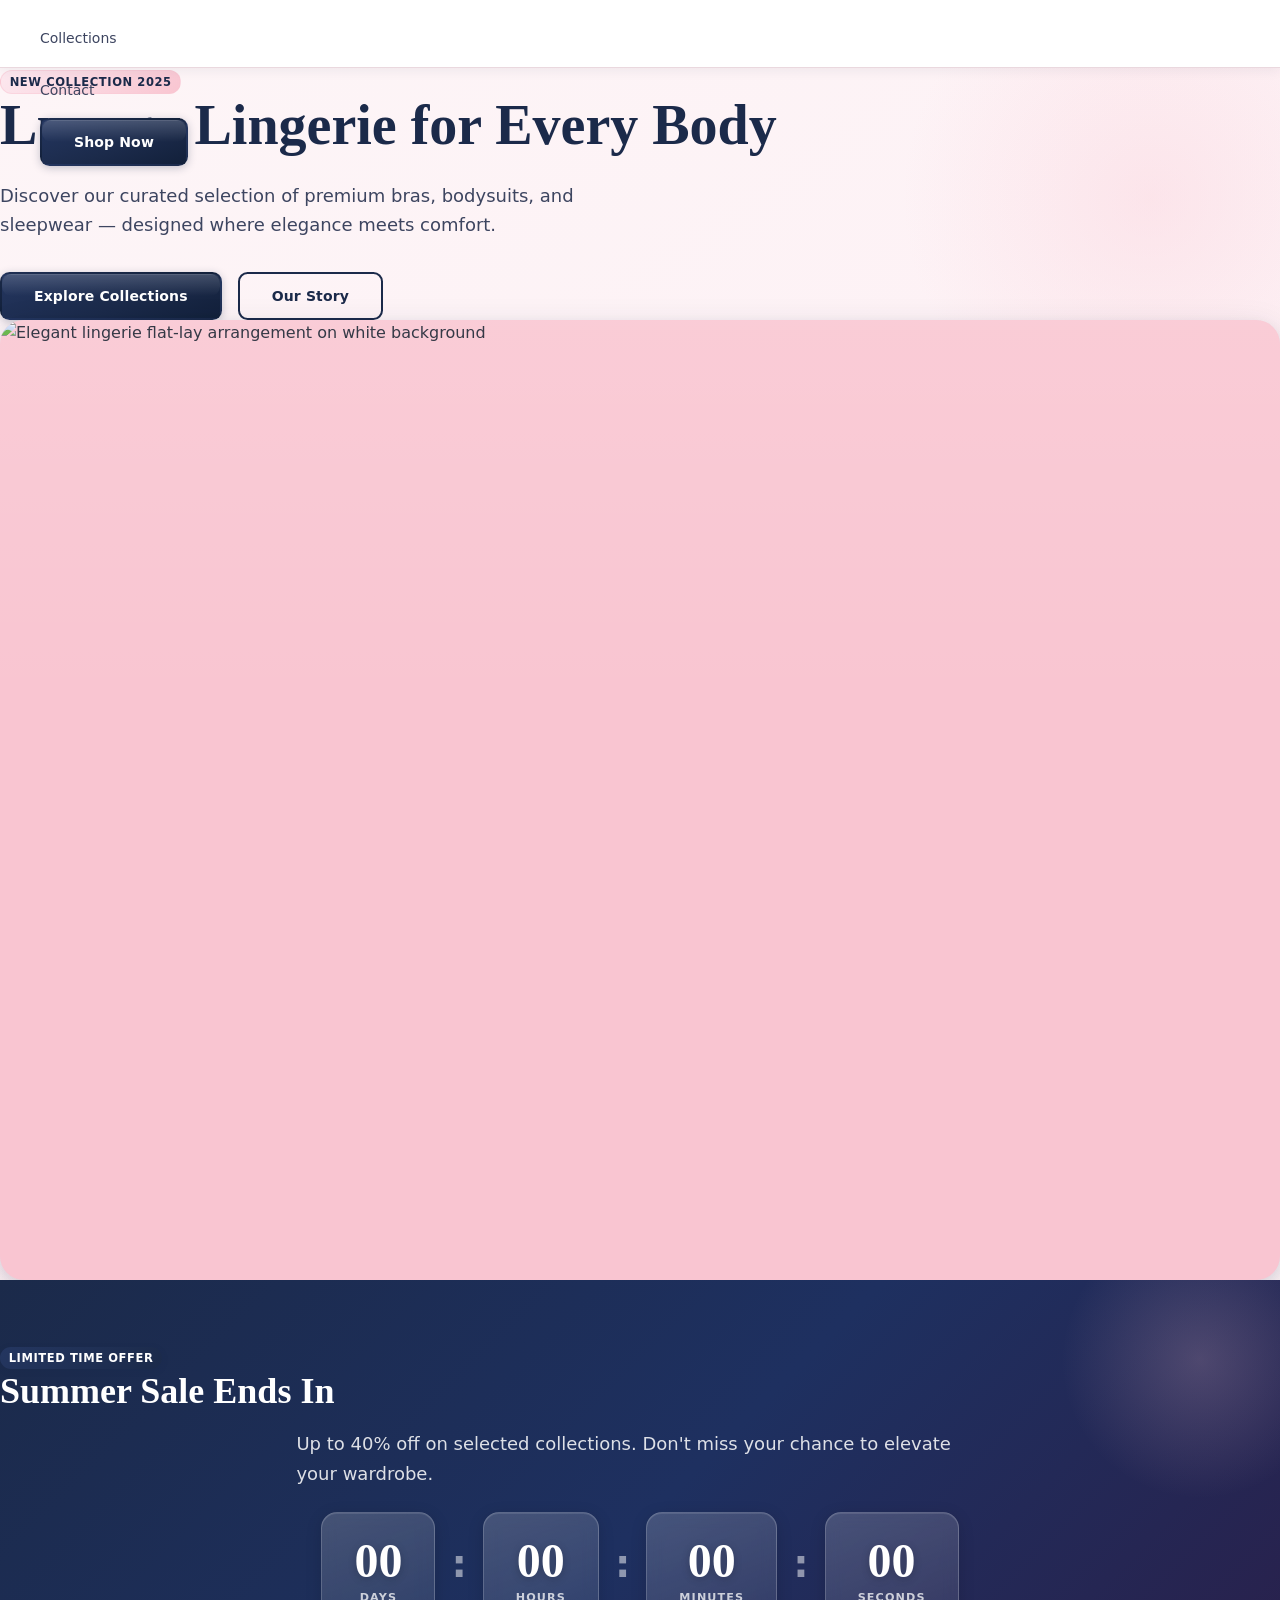
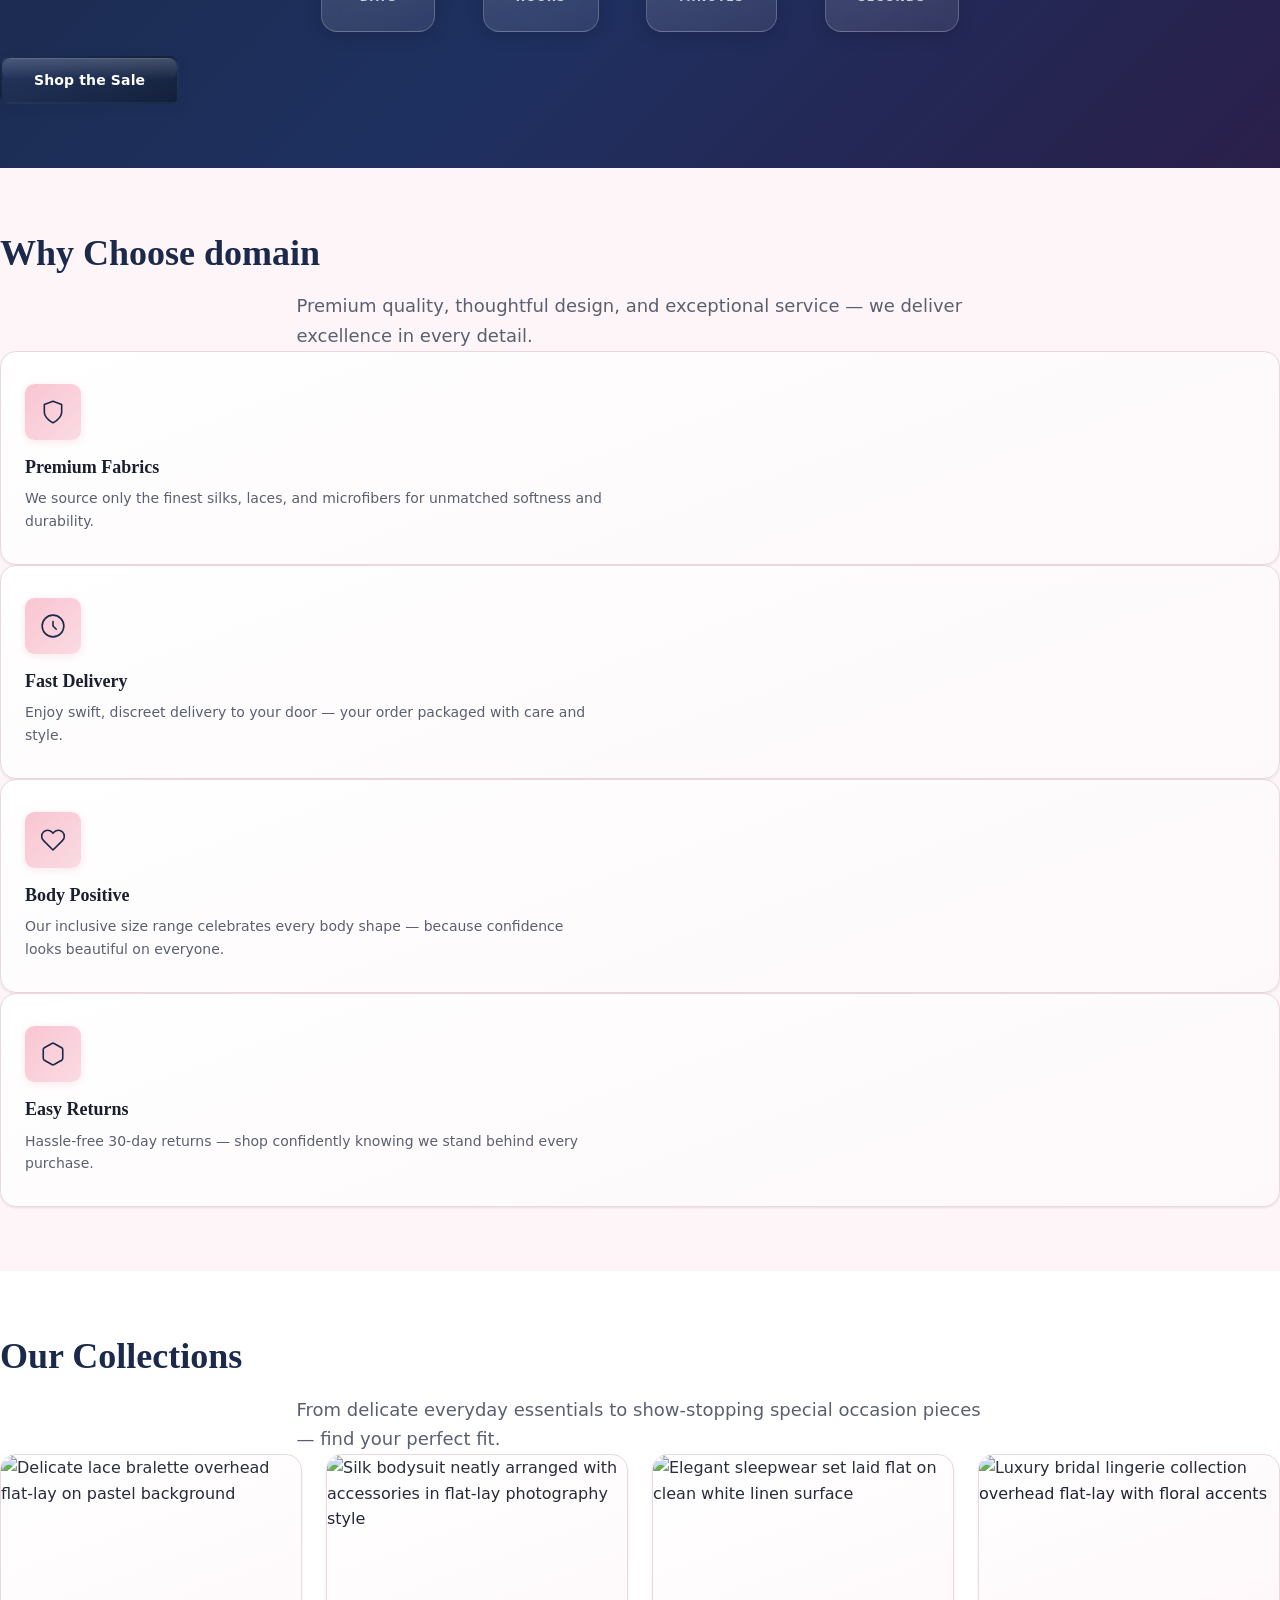
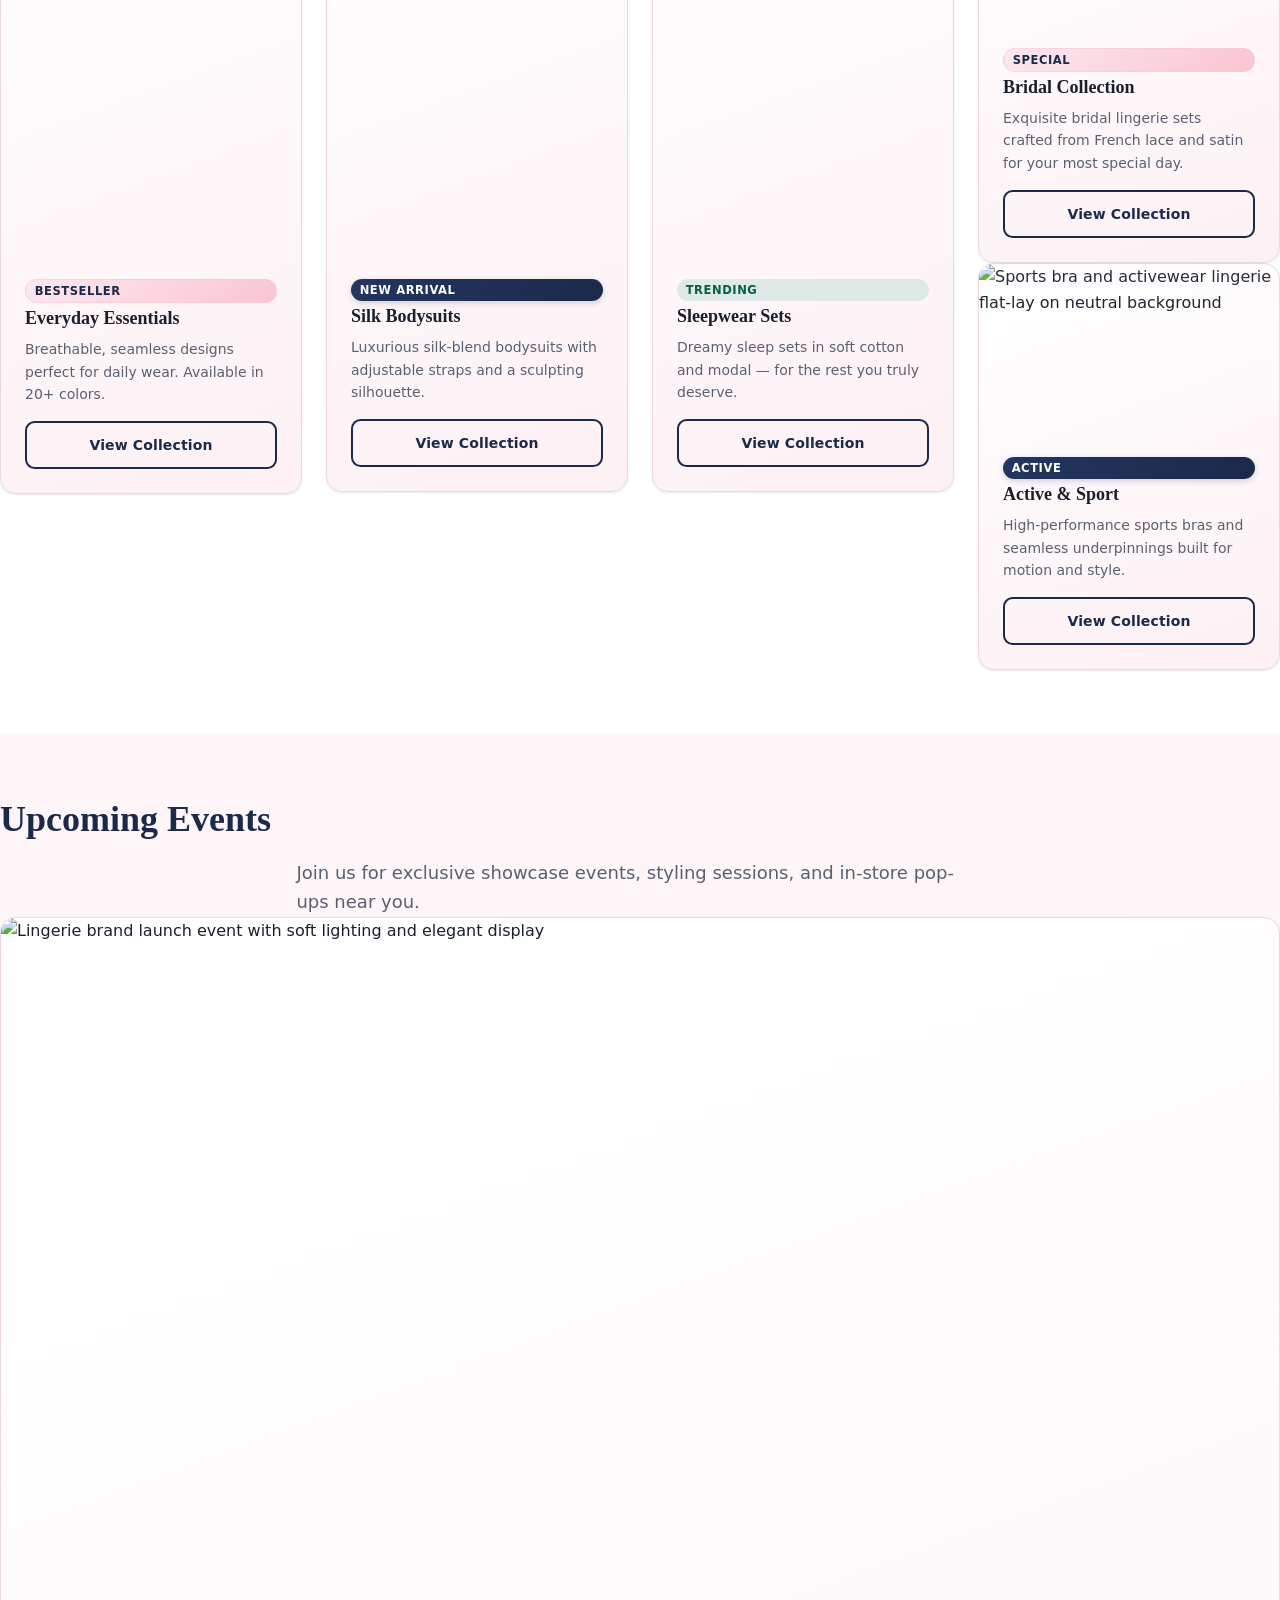
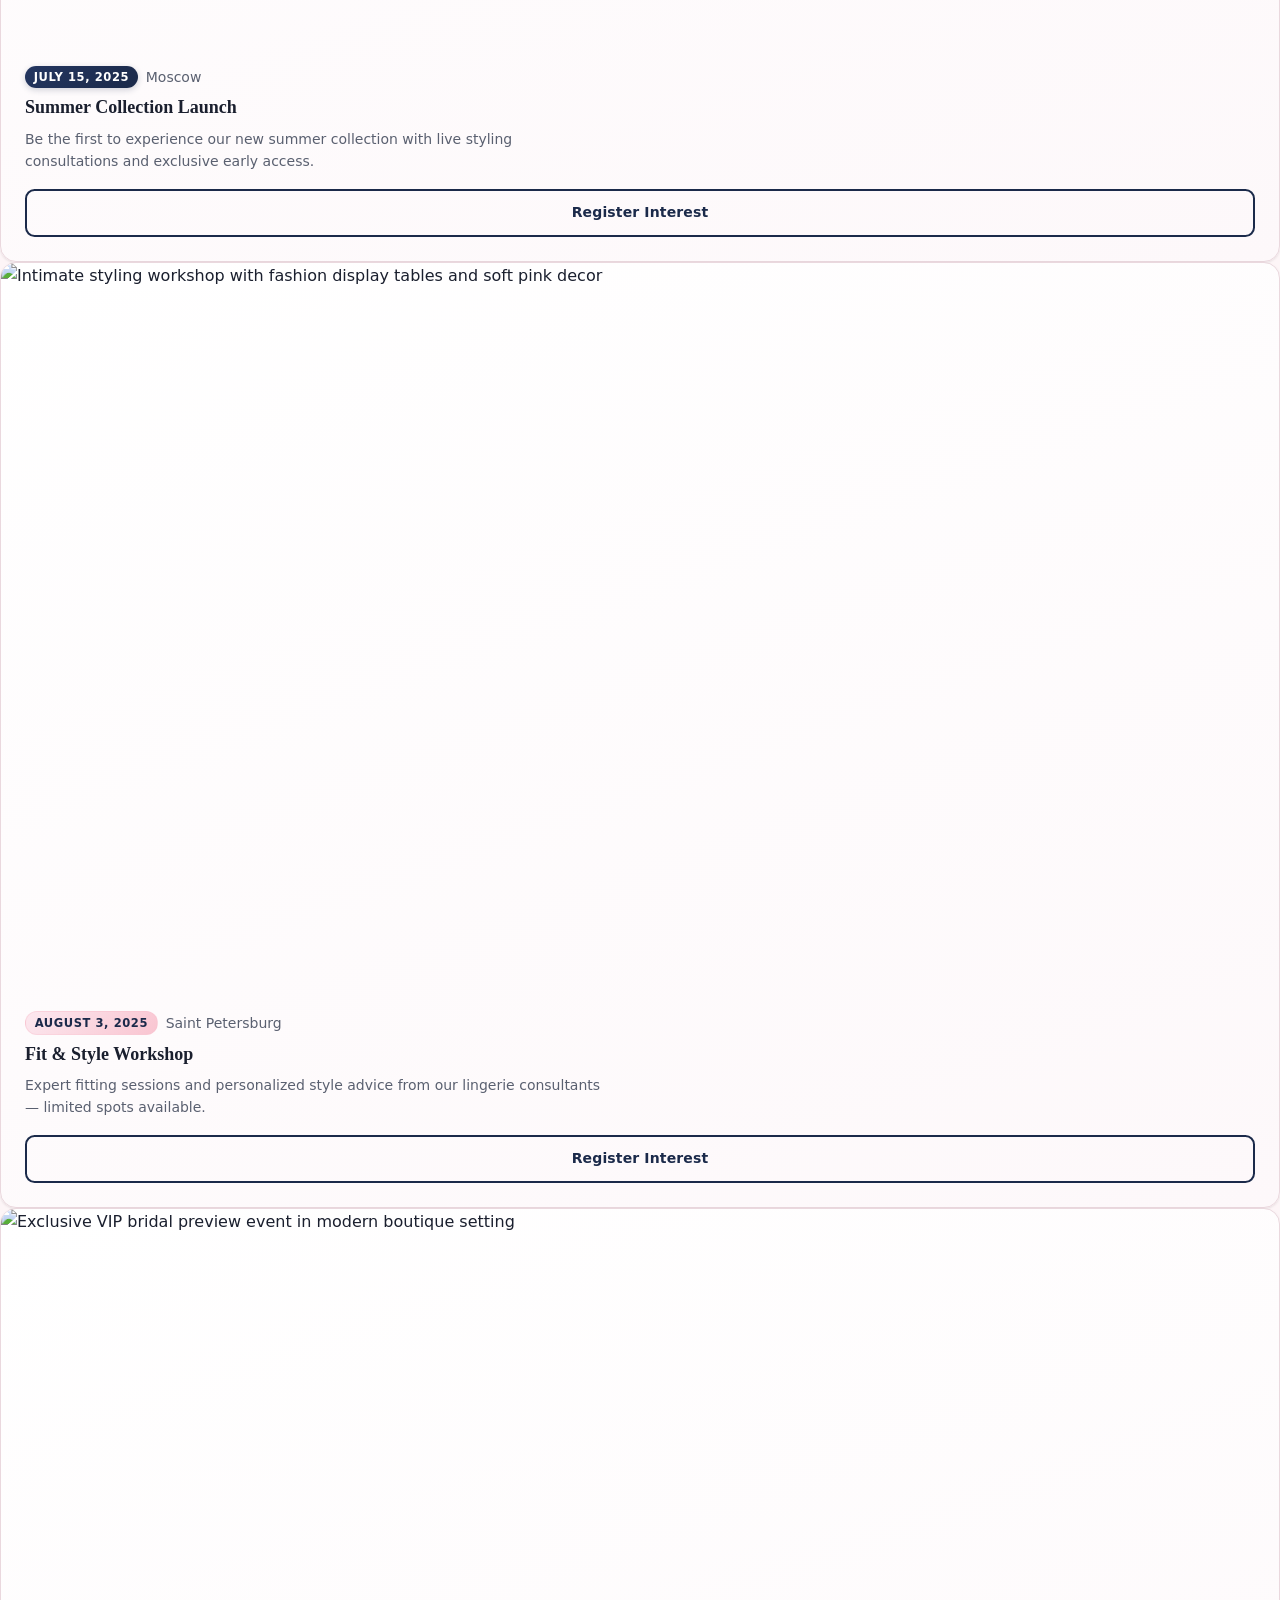
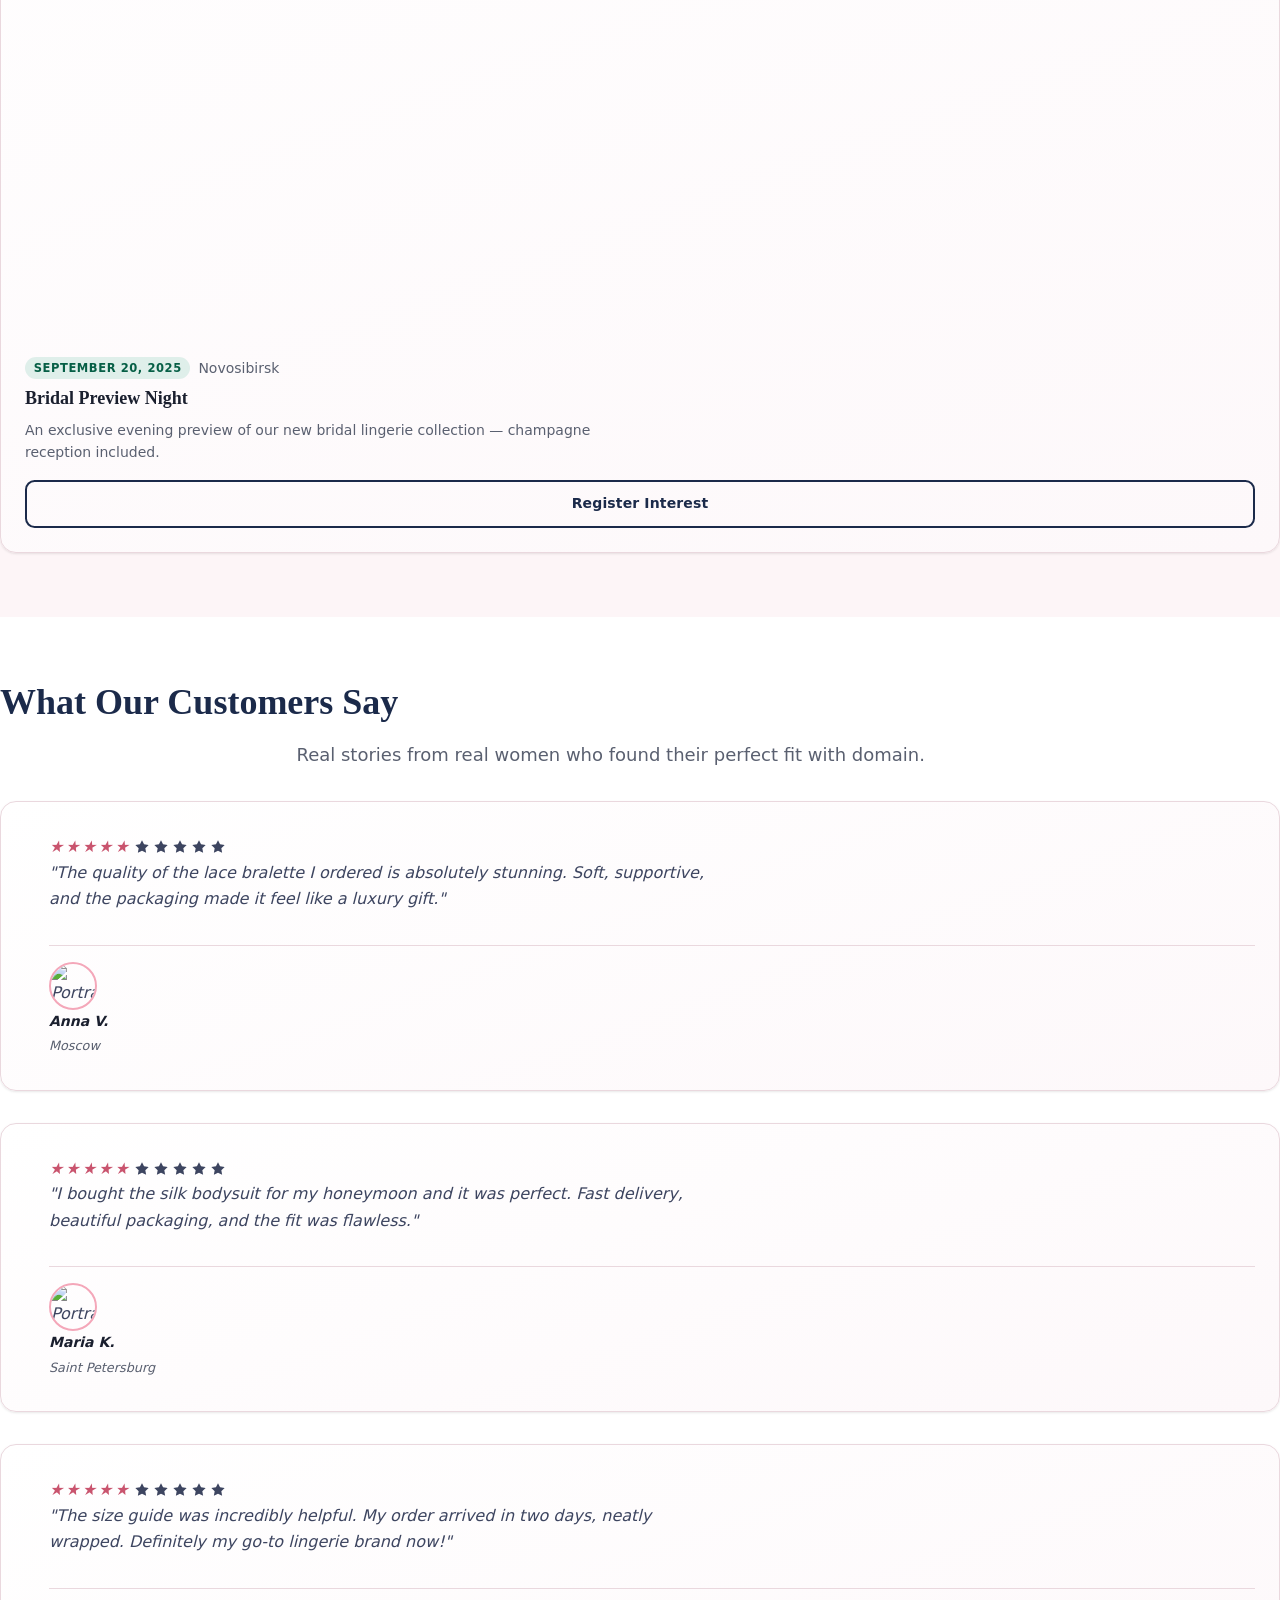
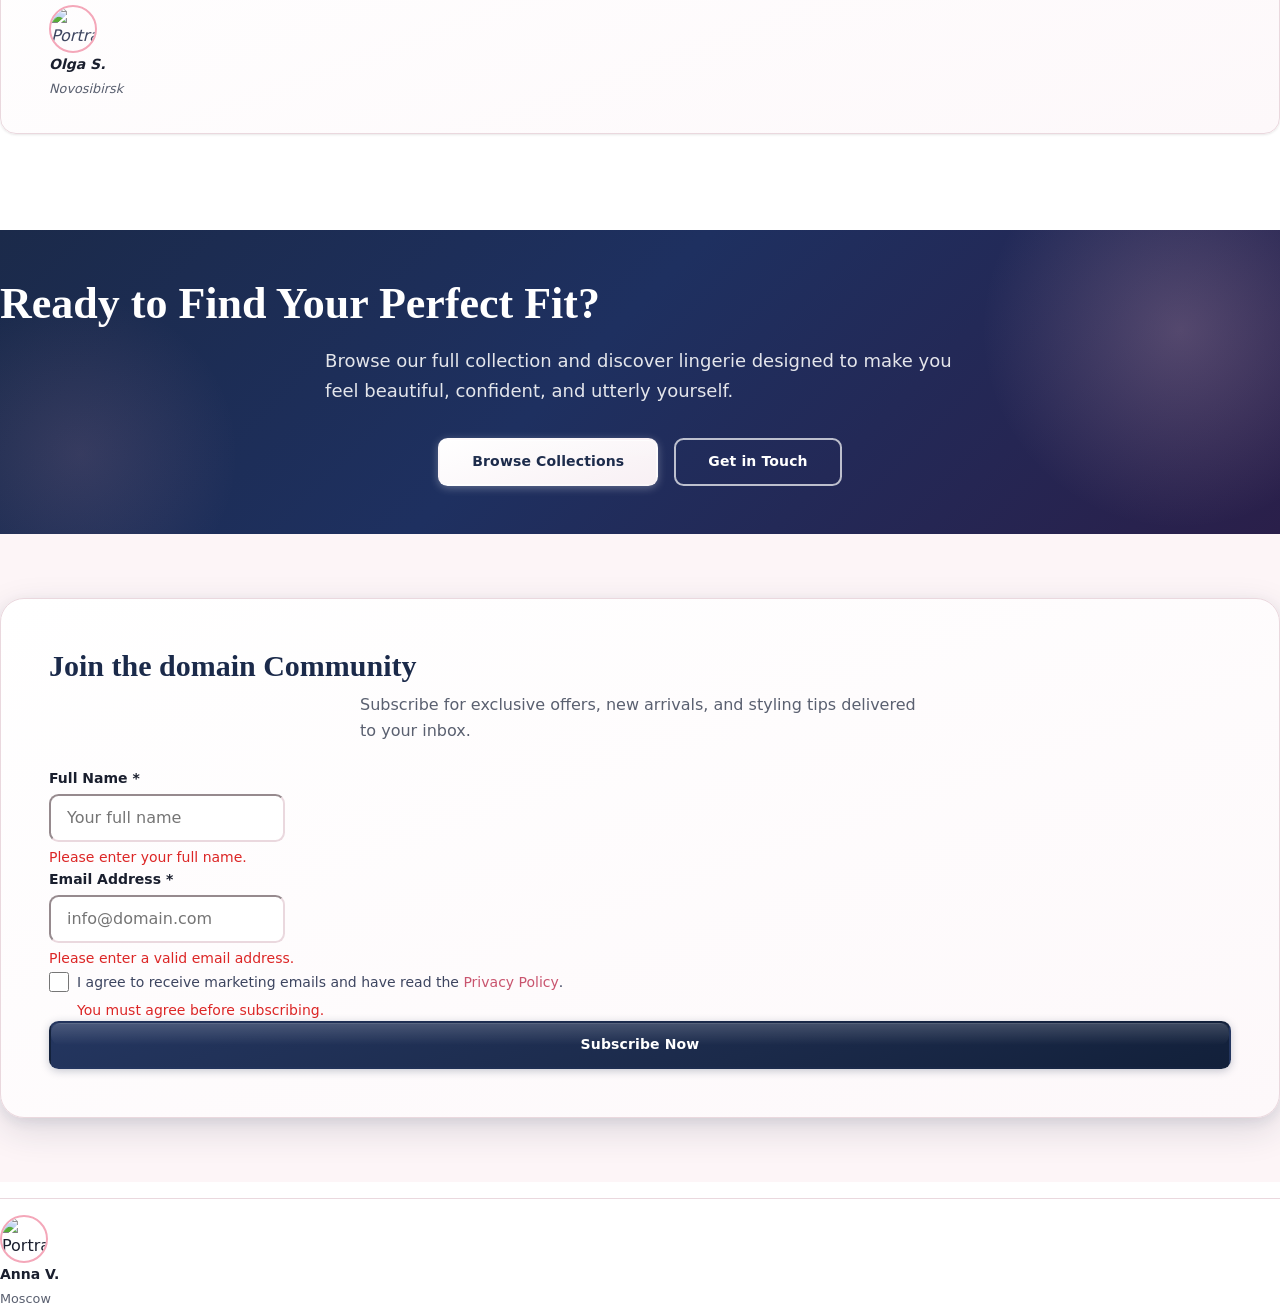
==== index.html @ fdcbb4a3 "Initial commit: Batch msgbatch_01Ma6ohgddRj2n7HPrV5KVzK results" ====
<!doctype html>
<html lang="en">
 <head>
  <meta charset="UTF-8">
  <meta name="viewport" content="width=device-width, initial-scale=1.0">
  <title>domain — Premium Lingerie Store</title>
  <meta name="description" content="domain is your premier destination for luxury lingerie. Discover our curated collection of bras, panties, bodysuits, and sleepwear crafted for elegance and comfort.">
  <meta name="robots" content="index, follow">
  <link rel="canonical" href="https://domain.com/">
  <meta property="og:type" content="website">
  <meta property="og:title" content="domain — Premium Lingerie Store">
  <meta property="og:description" content="Discover luxury lingerie collections at domain. Elegant designs, premium fabrics, and a perfect fit for every body.">
  <meta property="og:url" content="https://domain.com/">
  <meta property="og:image" content="https://images.unsplash.com/photo-1520175480921-4edfa2983e0f?w=1200&amp;h=630&amp;fit=crop">
  <link rel="stylesheet" href="style.css">
  <link rel="icon" type="image/png" href="/favicon.png">
  <link rel="apple-touch-icon" href="/apple-touch-icon.png">
 </head>
 <body>
  <header class="l-header navbar navbar-expand-md sticky-top bg-white border-bottom" role="banner">
   <div class="container">
    <a class="navbar-brand c-logo" href="/" aria-label="LaceLux Home"> <span class="c-logo__text">LaceLux</span> </a>
    <button class="navbar-toggler c-nav__toggle" type="button" data-bs-toggle="collapse" data-bs-target="#mainNav" aria-controls="mainNav" aria-expanded="false" aria-label="Toggle navigation"><span class="navbar-toggler-icon"></span></button>
    <div class="collapse navbar-collapse" id="mainNav">
     <nav class="ms-auto" role="navigation" aria-label="Main navigation">
      <ul class="navbar-nav align-items-md-center gap-md-2">
       <li class="nav-item"><a class="nav-link c-nav__item is-active" href="/" aria-current="page">Home</a></li>
       <li class="nav-item"><a class="nav-link c-nav__item" href="about.html">About</a></li>
       <li class="nav-item"><a class="nav-link c-nav__item" href="services.html">Collections</a></li>
       <li class="nav-item"><a class="nav-link c-nav__item" href="contact.html">Contact</a></li>
       <li class="nav-item ms-md-3"><a class="btn c-button c-button--primary" href="contact.html">Shop Now</a></li>
      </ul>
     </nav>
    </div>
   </div>
  </header>
  <main id="main-content">
   <section class="c-hero py-5 py-md-0" id="hero" aria-labelledby="hero-heading">
    <div class="container">
     <div class="row align-items-center min-vh-hero">
      <div class="col-12 col-md-6 c-hero__content" data-aos="fade-right">
       <span class="c-badge c-badge--accent mb-3 d-inline-block">New Collection 2025</span>
       <h1 class="c-hero__title" id="hero-heading">Luxury Lingerie for Every Body</h1>
       <p class="c-hero__subtitle">Discover our curated selection of premium bras, bodysuits, and sleepwear — designed where elegance meets comfort.</p>
       <div class="c-hero__actions d-flex flex-wrap gap-3">
        <a href="services.html" class="btn c-button c-button--primary">Explore Collections</a> <a href="about.html" class="btn c-button c-button--outline">Our Story</a>
       </div>
      </div>
      <div class="col-12 col-md-6 c-hero__media mt-5 mt-md-0" data-aos="fade-left">
       <div class="ratio ratio-4x3 c-hero__image-wrap">
        <img src="https://images.unsplash.com/photo-1558769132-cb1aea458c5e?w=800&amp;h=600&amp;fit=crop" alt="Elegant lingerie flat-lay arrangement on white background" class="img-fluid object-fit-cover c-hero__image" width="800" height="600">
       </div>
      </div>
     </div>
    </div>
   </section>
   <section class="c-countdown py-4 py-md-5" id="countdown" aria-labelledby="countdown-heading">
    <div class="container">
     <div class="row justify-content-center">
      <div class="col-12 col-lg-8 text-center" data-aos="fade-up">
       <span class="c-badge c-badge--primary mb-3 d-inline-block">Limited Time Offer</span>
       <h2 class="c-section__title" id="countdown-heading">Summer Sale Ends In</h2>
       <p class="c-section__subtitle">Up to 40% off on selected collections. Don't miss your chance to elevate your wardrobe.</p>
       <div class="c-countdown__timer d-flex justify-content-center gap-3 gap-md-4 mt-4" role="timer" aria-live="polite" aria-label="Countdown to sale end">
        <div class="c-countdown__unit">
         <span class="c-countdown__value" id="countdown-days">00</span> <span class="c-countdown__label">Days</span>
        </div>
        <div class="c-countdown__separator" aria-hidden="true">:</div>
        <div class="c-countdown__unit">
         <span class="c-countdown__value" id="countdown-hours">00</span> <span class="c-countdown__label">Hours</span>
        </div>
        <div class="c-countdown__separator" aria-hidden="true">:</div>
        <div class="c-countdown__unit">
         <span class="c-countdown__value" id="countdown-minutes">00</span> <span class="c-countdown__label">Minutes</span>
        </div>
        <div class="c-countdown__separator" aria-hidden="true">:</div>
        <div class="c-countdown__unit">
         <span class="c-countdown__value" id="countdown-seconds">00</span> <span class="c-countdown__label">Seconds</span>
        </div>
       </div>
       <a href="services.html" class="btn c-button c-button--primary mt-4">Shop the Sale</a>
      </div>
     </div>
    </div>
   </section>
   <section class="c-features py-4 py-md-5 bg-light" id="features" aria-labelledby="features-heading">
    <div class="container">
     <div class="row justify-content-center mb-5">
      <div class="col-12 col-md-8 text-center" data-aos="fade-up">
       <h2 class="c-section__title" id="features-heading">Why Choose domain</h2>
       <p class="c-section__subtitle">Premium quality, thoughtful design, and exceptional service — we deliver excellence in every detail.</p>
      </div>
     </div>
     <div class="row g-4">
      <div class="col-12 col-sm-6 col-lg-3" data-aos="fade-up" data-aos-delay="0">
       <div class="c-feature-card card h-100">
        <div class="card-body d-flex flex-column">
         <div class="c-feature-card__icon mb-3" aria-hidden="true">
          <svg xmlns="http://www.w3.org/2000/svg" width="40" height="40" viewBox="0 0 24 24" fill="none" stroke="currentColor" stroke-width="1.5" stroke-linecap="round" stroke-linejoin="round" aria-hidden="true" focusable="false">
           <path d="M12 22s8-4 8-10V5l-8-3-8 3v7c0 6 8 10 8 10z" />
          </svg>
         </div>
         <h3 class="c-feature-card__title">Premium Fabrics</h3>
         <p class="c-feature-card__text mt-auto">We source only the finest silks, laces, and microfibers for unmatched softness and durability.</p>
        </div>
       </div>
      </div>
      <div class="col-12 col-sm-6 col-lg-3" data-aos="fade-up" data-aos-delay="100">
       <div class="c-feature-card card h-100">
        <div class="card-body d-flex flex-column">
         <div class="c-feature-card__icon mb-3" aria-hidden="true">
          <svg xmlns="http://www.w3.org/2000/svg" width="40" height="40" viewBox="0 0 24 24" fill="none" stroke="currentColor" stroke-width="1.5" stroke-linecap="round" stroke-linejoin="round" aria-hidden="true" focusable="false">
           <circle cx="12" cy="12" r="10" /><path d="M12 8v4l3 3" />
          </svg>
         </div>
         <h3 class="c-feature-card__title">Fast Delivery</h3>
         <p class="c-feature-card__text mt-auto">Enjoy swift, discreet delivery to your door — your order packaged with care and style.</p>
        </div>
       </div>
      </div>
      <div class="col-12 col-sm-6 col-lg-3" data-aos="fade-up" data-aos-delay="200">
       <div class="c-feature-card card h-100">
        <div class="card-body d-flex flex-column">
         <div class="c-feature-card__icon mb-3" aria-hidden="true">
          <svg xmlns="http://www.w3.org/2000/svg" width="40" height="40" viewBox="0 0 24 24" fill="none" stroke="currentColor" stroke-width="1.5" stroke-linecap="round" stroke-linejoin="round" aria-hidden="true" focusable="false">
           <path d="M20.84 4.61a5.5 5.5 0 0 0-7.78 0L12 5.67l-1.06-1.06a5.5 5.5 0 0 0-7.78 7.78l1.06 1.06L12 21.23l7.78-7.78 1.06-1.06a5.5 5.5 0 0 0 0-7.78z" />
          </svg>
         </div>
         <h3 class="c-feature-card__title">Body Positive</h3>
         <p class="c-feature-card__text mt-auto">Our inclusive size range celebrates every body shape — because confidence looks beautiful on everyone.</p>
        </div>
       </div>
      </div>
      <div class="col-12 col-sm-6 col-lg-3" data-aos="fade-up" data-aos-delay="300">
       <div class="c-feature-card card h-100">
        <div class="card-body d-flex flex-column">
         <div class="c-feature-card__icon mb-3" aria-hidden="true">
          <svg xmlns="http://www.w3.org/2000/svg" width="40" height="40" viewBox="0 0 24 24" fill="none" stroke="currentColor" stroke-width="1.5" stroke-linecap="round" stroke-linejoin="round" aria-hidden="true" focusable="false">
           <path d="M21 16V8a2 2 0 0 0-1-1.73l-7-4a2 2 0 0 0-2 0l-7 4A2 2 0 0 0 3 8v8a2 2 0 0 0 1 1.73l7 4a2 2 0 0 0 2 0l7-4A2 2 0 0 0 21 16z" />
          </svg>
         </div>
         <h3 class="c-feature-card__title">Easy Returns</h3>
         <p class="c-feature-card__text mt-auto">Hassle-free 30-day returns — shop confidently knowing we stand behind every purchase.</p>
        </div>
       </div>
      </div>
     </div>
    </div>
   </section>
   <section class="c-collections py-4 py-md-5" id="collections" aria-labelledby="collections-heading">
    <div class="container">
     <div class="row justify-content-center mb-5">
      <div class="col-12 col-md-8 text-center" data-aos="fade-up">
       <h2 class="c-section__title" id="collections-heading">Our Collections</h2>
       <p class="c-section__subtitle">From delicate everyday essentials to show-stopping special occasion pieces — find your perfect fit.</p>
      </div>
     </div>
     <div class="row g-4 c-masonry">
      <div class="col-12 col-sm-6 col-lg-4" data-aos="zoom-in" data-aos-delay="0">
       <div class="c-product-card card h-100">
        <div class="ratio ratio-3x4 c-product-card__media">
         <img src="https://images.unsplash.com/photo-1579285160695-5e01f0f7a53c?w=600&amp;h=800&amp;fit=crop" alt="Delicate lace bralette overhead flat-lay on pastel background" class="img-fluid object-fit-cover" width="600" height="800" loading="lazy">
        </div>
        <div class="card-body d-flex flex-column">
         <span class="c-badge c-badge--accent mb-2">Bestseller</span>
         <h3 class="c-product-card__title">Everyday Essentials</h3>
         <p class="c-product-card__text">Breathable, seamless designs perfect for daily wear. Available in 20+ colors.</p>
         <a href="services.html" class="btn c-button c-button--outline mt-auto">View Collection</a>
        </div>
       </div>
      </div>
      <div class="col-12 col-sm-6 col-lg-4" data-aos="zoom-in" data-aos-delay="100">
       <div class="c-product-card card h-100">
        <div class="ratio ratio-3x4 c-product-card__media">
         <img src="https://images.unsplash.com/photo-1618932260643-eee4a2f652a6?w=600&amp;h=800&amp;fit=crop" alt="Silk bodysuit neatly arranged with accessories in flat-lay photography style" class="img-fluid object-fit-cover" width="600" height="800" loading="lazy">
        </div>
        <div class="card-body d-flex flex-column">
         <span class="c-badge c-badge--primary mb-2">New Arrival</span>
         <h3 class="c-product-card__title">Silk Bodysuits</h3>
         <p class="c-product-card__text">Luxurious silk-blend bodysuits with adjustable straps and a sculpting silhouette.</p>
         <a href="services.html" class="btn c-button c-button--outline mt-auto">View Collection</a>
        </div>
       </div>
      </div>
      <div class="col-12 col-sm-6 col-lg-4" data-aos="zoom-in" data-aos-delay="200">
       <div class="c-product-card card h-100">
        <div class="ratio ratio-3x4 c-product-card__media">
         <img src="https://images.unsplash.com/photo-1526401485004-46910ecc8e51?w=600&amp;h=800&amp;fit=crop" alt="Elegant sleepwear set laid flat on clean white linen surface" class="img-fluid object-fit-cover" width="600" height="800" loading="lazy">
        </div>
        <div class="card-body d-flex flex-column">
         <span class="c-badge c-badge--success mb-2">Trending</span>
         <h3 class="c-product-card__title">Sleepwear Sets</h3>
         <p class="c-product-card__text">Dreamy sleep sets in soft cotton and modal — for the rest you truly deserve.</p>
         <a href="services.html" class="btn c-button c-button--outline mt-auto">View Collection</a>
        </div>
       </div>
      </div>
      <div class="col-12 col-sm-6 col-lg-6" data-aos="zoom-in" data-aos-delay="0">
       <div class="c-product-card card h-100">
        <div class="ratio ratio-16x9 c-product-card__media">
         <img src="https://images.unsplash.com/photo-1590868309235-ea34bed7bd7f?w=800&amp;h=450&amp;fit=crop" alt="Luxury bridal lingerie collection overhead flat-lay with floral accents" class="img-fluid object-fit-cover" width="800" height="450" loading="lazy">
        </div>
        <div class="card-body d-flex flex-column">
         <span class="c-badge c-badge--accent mb-2">Special</span>
         <h3 class="c-product-card__title">Bridal Collection</h3>
         <p class="c-product-card__text">Exquisite bridal lingerie sets crafted from French lace and satin for your most special day.</p>
         <a href="services.html" class="btn c-button c-button--outline mt-auto">View Collection</a>
        </div>
       </div>
      </div>
      <div class="col-12 col-sm-6 col-lg-6" data-aos="zoom-in" data-aos-delay="100">
       <div class="c-product-card card h-100">
        <div class="ratio ratio-16x9 c-product-card__media">
         <img src="https://images.unsplash.com/photo-1617627143750-d86bc21e42bb?w=800&amp;h=450&amp;fit=crop" alt="Sports bra and activewear lingerie flat-lay on neutral background" class="img-fluid object-fit-cover" width="800" height="450" loading="lazy">
        </div>
        <div class="card-body d-flex flex-column">
         <span class="c-badge c-badge--primary mb-2">Active</span>
         <h3 class="c-product-card__title">Active &amp; Sport</h3>
         <p class="c-product-card__text">High-performance sports bras and seamless underpinnings built for motion and style.</p>
         <a href="services.html" class="btn c-button c-button--outline mt-auto">View Collection</a>
        </div>
       </div>
      </div>
     </div>
    </div>
   </section>
   <section class="c-events py-4 py-md-5 bg-light" id="events" aria-labelledby="events-heading">
    <div class="container">
     <div class="row justify-content-center mb-5">
      <div class="col-12 col-md-8 text-center" data-aos="fade-up">
       <h2 class="c-section__title" id="events-heading">Upcoming Events</h2>
       <p class="c-section__subtitle">Join us for exclusive showcase events, styling sessions, and in-store pop-ups near you.</p>
      </div>
     </div>
     <div class="row g-4">
      <div class="col-12 col-md-6 col-lg-4" data-aos="fade-up" data-aos-delay="0">
       <article class="c-event-card card h-100">
        <div class="ratio ratio-16x9 c-event-card__media">
         <img src="https://images.unsplash.com/photo-1540575467063-178a50c2df87?w=600&amp;h=340&amp;fit=crop" alt="Lingerie brand launch event with soft lighting and elegant display" class="img-fluid object-fit-cover" width="600" height="340" loading="lazy">
        </div>
        <div class="card-body d-flex flex-column">
         <div class="c-event-card__meta d-flex align-items-center gap-2 mb-2">
          <span class="c-badge c-badge--primary">July 15, 2025</span> <span class="c-event-card__location">Moscow</span>
         </div>
         <h3 class="c-event-card__title">Summer Collection Launch</h3>
         <p class="c-event-card__text">Be the first to experience our new summer collection with live styling consultations and exclusive early access.</p>
         <a href="contact.html" class="btn c-button c-button--outline mt-auto">Register Interest</a>
        </div>
       </article>
      </div>
      <div class="col-12 col-md-6 col-lg-4" data-aos="fade-up" data-aos-delay="100">
       <article class="c-event-card card h-100">
        <div class="ratio ratio-16x9 c-event-card__media">
         <img src="https://images.unsplash.com/photo-1511795409834-ef04bbd61622?w=600&amp;h=340&amp;fit=crop" alt="Intimate styling workshop with fashion display tables and soft pink decor" class="img-fluid object-fit-cover" width="600" height="340" loading="lazy">
        </div>
        <div class="card-body d-flex flex-column">
         <div class="c-event-card__meta d-flex align-items-center gap-2 mb-2">
          <span class="c-badge c-badge--accent">August 3, 2025</span> <span class="c-event-card__location">Saint Petersburg</span>
         </div>
         <h3 class="c-event-card__title">Fit &amp; Style Workshop</h3>
         <p class="c-event-card__text">Expert fitting sessions and personalized style advice from our lingerie consultants — limited spots available.</p>
         <a href="contact.html" class="btn c-button c-button--outline mt-auto">Register Interest</a>
        </div>
       </article>
      </div>
      <div class="col-12 col-md-6 col-lg-4" data-aos="fade-up" data-aos-delay="200">
       <article class="c-event-card card h-100">
        <div class="ratio ratio-16x9 c-event-card__media">
         <img src="https://images.unsplash.com/photo-1528360983277-13d401cdc186?w=600&amp;h=340&amp;fit=crop" alt="Exclusive VIP bridal preview event in modern boutique setting" class="img-fluid object-fit-cover" width="600" height="340" loading="lazy">
        </div>
        <div class="card-body d-flex flex-column">
         <div class="c-event-card__meta d-flex align-items-center gap-2 mb-2">
          <span class="c-badge c-badge--success">September 20, 2025</span> <span class="c-event-card__location">Novosibirsk</span>
         </div>
         <h3 class="c-event-card__title">Bridal Preview Night</h3>
         <p class="c-event-card__text">An exclusive evening preview of our new bridal lingerie collection — champagne reception included.</p>
         <a href="contact.html" class="btn c-button c-button--outline mt-auto">Register Interest</a>
        </div>
       </article>
      </div>
     </div>
    </div>
   </section>
   <section class="c-testimonials py-4 py-md-5" id="testimonials" aria-labelledby="testimonials-heading">
    <div class="container">
     <div class="row justify-content-center mb-5">
      <div class="col-12 col-md-8 text-center" data-aos="fade-up">
       <h2 class="c-section__title" id="testimonials-heading">What Our Customers Say</h2>
       <p class="c-section__subtitle">Real stories from real women who found their perfect fit with domain.</p>
      </div>
     </div>
     <div class="row g-4">
      <div class="col-12 col-md-4" data-aos="fade-up" data-aos-delay="0">
       <blockquote class="c-testimonial-card card h-100">
        <div class="card-body d-flex flex-column">
         <div class="c-testimonial-card__stars mb-3" aria-label="5 out of 5 stars" role="img">
          <svg xmlns="http://www.w3.org/2000/svg" width="16" height="16" viewBox="0 0 24 24" fill="currentColor" aria-hidden="true" focusable="false">
           <path d="M12 2l3.09 6.26L22 9.27l-5 4.87 1.18 6.88L12 17.77l-6.18 3.25L7 14.14 2 9.27l6.91-1.01L12 2z" />
          </svg>
          <svg xmlns="http://www.w3.org/2000/svg" width="16" height="16" viewBox="0 0 24 24" fill="currentColor" aria-hidden="true" focusable="false">
           <path d="M12 2l3.09 6.26L22 9.27l-5 4.87 1.18 6.88L12 17.77l-6.18 3.25L7 14.14 2 9.27l6.91-1.01L12 2z" />
          </svg>
          <svg xmlns="http://www.w3.org/2000/svg" width="16" height="16" viewBox="0 0 24 24" fill="currentColor" aria-hidden="true" focusable="false">
           <path d="M12 2l3.09 6.26L22 9.27l-5 4.87 1.18 6.88L12 17.77l-6.18 3.25L7 14.14 2 9.27l6.91-1.01L12 2z" />
          </svg>
          <svg xmlns="http://www.w3.org/2000/svg" width="16" height="16" viewBox="0 0 24 24" fill="currentColor" aria-hidden="true" focusable="false">
           <path d="M12 2l3.09 6.26L22 9.27l-5 4.87 1.18 6.88L12 17.77l-6.18 3.25L7 14.14 2 9.27l6.91-1.01L12 2z" />
          </svg>
          <svg xmlns="http://www.w3.org/2000/svg" width="16" height="16" viewBox="0 0 24 24" fill="currentColor" aria-hidden="true" focusable="false">
           <path d="M12 2l3.09 6.26L22 9.27l-5 4.87 1.18 6.88L12 17.77l-6.18 3.25L7 14.14 2 9.27l6.91-1.01L12 2z" />
          </svg>
         </div>
         <p class="c-testimonial-card__text flex-grow-1">"The quality of the lace bralette I ordered is absolutely stunning. Soft, supportive, and the packaging made it feel like a luxury gift."</p>
         <footer class="c-testimonial-card__author mt-3">
          <div class="d-flex align-items-center gap-3">
           <div class="c-avatar ratio ratio-1x1">
            <img src="https://images.unsplash.com/photo-1494790108377-be9c29b29330?w=60&amp;h=60&amp;fit=crop&amp;crop=face" alt="Portrait of Anna, satisfied domain customer" class="img-fluid object-fit-cover c-avatar__image" width="60" height="60" loading="lazy">
           </div>
           <div>
            <strong class="c-testimonial-card__name d-block">Anna V.</strong> <span class="c-testimonial-card__location">Moscow</span>
           </div>
          </div>
         </footer>
        </div>
       </blockquote>
      </div>
      <div class="col-12 col-md-4" data-aos="fade-up" data-aos-delay="100">
       <blockquote class="c-testimonial-card card h-100">
        <div class="card-body d-flex flex-column">
         <div class="c-testimonial-card__stars mb-3" aria-label="5 out of 5 stars" role="img">
          <svg xmlns="http://www.w3.org/2000/svg" width="16" height="16" viewBox="0 0 24 24" fill="currentColor" aria-hidden="true" focusable="false">
           <path d="M12 2l3.09 6.26L22 9.27l-5 4.87 1.18 6.88L12 17.77l-6.18 3.25L7 14.14 2 9.27l6.91-1.01L12 2z" />
          </svg>
          <svg xmlns="http://www.w3.org/2000/svg" width="16" height="16" viewBox="0 0 24 24" fill="currentColor" aria-hidden="true" focusable="false">
           <path d="M12 2l3.09 6.26L22 9.27l-5 4.87 1.18 6.88L12 17.77l-6.18 3.25L7 14.14 2 9.27l6.91-1.01L12 2z" />
          </svg>
          <svg xmlns="http://www.w3.org/2000/svg" width="16" height="16" viewBox="0 0 24 24" fill="currentColor" aria-hidden="true" focusable="false">
           <path d="M12 2l3.09 6.26L22 9.27l-5 4.87 1.18 6.88L12 17.77l-6.18 3.25L7 14.14 2 9.27l6.91-1.01L12 2z" />
          </svg>
          <svg xmlns="http://www.w3.org/2000/svg" width="16" height="16" viewBox="0 0 24 24" fill="currentColor" aria-hidden="true" focusable="false">
           <path d="M12 2l3.09 6.26L22 9.27l-5 4.87 1.18 6.88L12 17.77l-6.18 3.25L7 14.14 2 9.27l6.91-1.01L12 2z" />
          </svg>
          <svg xmlns="http://www.w3.org/2000/svg" width="16" height="16" viewBox="0 0 24 24" fill="currentColor" aria-hidden="true" focusable="false">
           <path d="M12 2l3.09 6.26L22 9.27l-5 4.87 1.18 6.88L12 17.77l-6.18 3.25L7 14.14 2 9.27l6.91-1.01L12 2z" />
          </svg>
         </div>
         <p class="c-testimonial-card__text flex-grow-1">"I bought the silk bodysuit for my honeymoon and it was perfect. Fast delivery, beautiful packaging, and the fit was flawless."</p>
         <footer class="c-testimonial-card__author mt-3">
          <div class="d-flex align-items-center gap-3">
           <div class="c-avatar ratio ratio-1x1">
            <img src="https://images.unsplash.com/photo-1438761681033-6461ffad8d80?w=60&amp;h=60&amp;fit=crop&amp;crop=face" alt="Portrait of Maria, satisfied domain customer" class="img-fluid object-fit-cover c-avatar__image" width="60" height="60" loading="lazy">
           </div>
           <div>
            <strong class="c-testimonial-card__name d-block">Maria K.</strong> <span class="c-testimonial-card__location">Saint Petersburg</span>
           </div>
          </div>
         </footer>
        </div>
       </blockquote>
      </div>
      <div class="col-12 col-md-4" data-aos="fade-up" data-aos-delay="200">
       <blockquote class="c-testimonial-card card h-100">
        <div class="card-body d-flex flex-column">
         <div class="c-testimonial-card__stars mb-3" aria-label="5 out of 5 stars" role="img">
          <svg xmlns="http://www.w3.org/2000/svg" width="16" height="16" viewBox="0 0 24 24" fill="currentColor" aria-hidden="true" focusable="false">
           <path d="M12 2l3.09 6.26L22 9.27l-5 4.87 1.18 6.88L12 17.77l-6.18 3.25L7 14.14 2 9.27l6.91-1.01L12 2z" />
          </svg>
          <svg xmlns="http://www.w3.org/2000/svg" width="16" height="16" viewBox="0 0 24 24" fill="currentColor" aria-hidden="true" focusable="false">
           <path d="M12 2l3.09 6.26L22 9.27l-5 4.87 1.18 6.88L12 17.77l-6.18 3.25L7 14.14 2 9.27l6.91-1.01L12 2z" />
          </svg>
          <svg xmlns="http://www.w3.org/2000/svg" width="16" height="16" viewBox="0 0 24 24" fill="currentColor" aria-hidden="true" focusable="false">
           <path d="M12 2l3.09 6.26L22 9.27l-5 4.87 1.18 6.88L12 17.77l-6.18 3.25L7 14.14 2 9.27l6.91-1.01L12 2z" />
          </svg>
          <svg xmlns="http://www.w3.org/2000/svg" width="16" height="16" viewBox="0 0 24 24" fill="currentColor" aria-hidden="true" focusable="false">
           <path d="M12 2l3.09 6.26L22 9.27l-5 4.87 1.18 6.88L12 17.77l-6.18 3.25L7 14.14 2 9.27l6.91-1.01L12 2z" />
          </svg>
          <svg xmlns="http://www.w3.org/2000/svg" width="16" height="16" viewBox="0 0 24 24" fill="currentColor" aria-hidden="true" focusable="false">
           <path d="M12 2l3.09 6.26L22 9.27l-5 4.87 1.18 6.88L12 17.77l-6.18 3.25L7 14.14 2 9.27l6.91-1.01L12 2z" />
          </svg>
         </div>
         <p class="c-testimonial-card__text flex-grow-1">"The size guide was incredibly helpful. My order arrived in two days, neatly wrapped. Definitely my go-to lingerie brand now!"</p>
         <footer class="c-testimonial-card__author mt-3">
          <div class="d-flex align-items-center gap-3">
           <div class="c-avatar ratio ratio-1x1">
            <img src="https://images.unsplash.com/photo-1508214751196-bcfd4ca60f91?w=60&amp;h=60&amp;fit=crop&amp;crop=face" alt="Portrait of Olga, satisfied domain customer" class="img-fluid object-fit-cover c-avatar__image" width="60" height="60" loading="lazy">
           </div>
           <div>
            <strong class="c-testimonial-card__name d-block">Olga S.</strong> <span class="c-testimonial-card__location">Novosibirsk</span>
           </div>
          </div>
         </footer>
        </div>
       </blockquote>
      </div>
     </div>
    </div>
   </section>
   <section class="c-cta py-5" id="cta" aria-labelledby="cta-heading">
    <div class="container">
     <div class="row justify-content-center">
      <div class="col-12 col-lg-8 text-center" data-aos="fade-up">
       <h2 class="c-cta__title" id="cta-heading">Ready to Find Your Perfect Fit?</h2>
       <p class="c-cta__subtitle">Browse our full collection and discover lingerie designed to make you feel beautiful, confident, and utterly yourself.</p>
       <div class="c-cta__actions d-flex flex-wrap justify-content-center gap-3 mt-4">
        <a href="services.html" class="btn c-button c-button--white">Browse Collections</a> <a href="contact.html" class="btn c-button c-button--outline-white">Get in Touch</a>
       </div>
      </div>
     </div>
    </div>
   </section>
   <section class="c-contact-form py-4 py-md-5 bg-light" id="newsletter" aria-labelledby="form-heading">
    <div class="container">
     <div class="row justify-content-center">
      <div class="col-12 col-md-8 col-lg-6" data-aos="fade-up">
       <div class="c-form-card card">
        <div class="card-body p-4 p-md-5">
         <h2 class="c-form-card__title text-center mb-2" id="form-heading">Join the domain Community</h2>
         <p class="c-form-card__subtitle text-center mb-4">Subscribe for exclusive offers, new arrivals, and styling tips delivered to your inbox.</p>
         <form id="newsletter-form" novalidate action="contact.html" method="GET" aria-labelledby="form-heading">
          <div class="mb-3">
           <label for="nl-name" class="form-label">Full Name <span aria-hidden="true">*</span></label> <input type="text" class="form-control" id="nl-name" name="name" placeholder="Your full name" required autocomplete="name" aria-required="true">
           <div class="invalid-feedback">Please enter your full name.</div>
          </div>
          <div class="mb-3">
           <label for="nl-email" class="form-label">Email Address <span aria-hidden="true">*</span></label> <input type="email" class="form-control" id="nl-email" name="email" placeholder="info@domain.com" required autocomplete="email" aria-required="true">
           <div class="invalid-feedback">Please enter a valid email address.</div>
          </div>
          <div class="mb-4">
           <div class="form-check">
            <input class="form-check-input" type="checkbox" id="nl-consent" name="consent" required aria-required="true"> <label class="form-check-label" for="nl-consent"> I agree to receive marketing emails and have read the <a href="privacy.html" class="c-link">Privacy Policy</a>. </label>
            <div class="invalid-feedback">You must agree before subscribing.</div>
           </div>
          </div>
          <button type="submit" class="btn c-button c-button--primary w-100">Subscribe Now</button>
         </form>
        </div>
       </div>
      </div>
     </div>
    </div>
   </section>
  </main>
  <footer class="c-testimonial-card__author mt-3">
   <div class="d-flex align-items-center gap-3">
    <div class="c-avatar ratio ratio-1x1">
     <img src="https://images.unsplash.com/photo-1494790108377-be9c29b29330?w=60&amp;h=60&amp;fit=crop&amp;crop=face" alt="Portrait of Anna, satisfied LaceLux customer" class="img-fluid object-fit-cover c-avatar__image" width="60" height="60" loading="lazy">
    </div>
    <div>
     <strong class="c-testimonial-card__name d-block">Anna V.</strong> <span class="c-testimonial-card__location">Moscow</span>
    </div>
   </div>
  </footer>
  <script src="script.js" defer></script>
 </body>
</html>
---- style.css ----
:root {
  --color-primary: #1b2a4a;
  --color-primary-hover: #243660;
  --color-secondary: #f4a7b9;
  --color-secondary-hover: #e8849a;
  --color-accent: #f9c5d1;
  --color-accent-dark: #c9546e;
  --color-text-dark: #1a1f2e;
  --color-text-mid: #3d4560;
  --color-text-light: #5a6070;
  --color-bg-light: #fdf5f7;
  --color-bg-white: #ffffff;
  --color-bg-dark: #111827;
  --color-border: #ead8de;
  --color-success: #059669;
  --color-success-bg: rgba(5, 150, 105, 0.1);
  --color-success-border: rgba(5, 150, 105, 0.3);
  --color-error: #dc2626;
  --color-error-bg: rgba(220, 38, 38, 0.08);
  --color-neutral-100: #f9fafb;
  --color-neutral-200: #f3f4f6;
  --color-neutral-300: #e5e7eb;
  --color-neutral-800: #1f2937;

  --font-primary: 'Inter', 'Segoe UI', system-ui, sans-serif;
  --font-secondary: 'Playfair Display', Georgia, serif;
  --font-size-base: 16px;
  --font-size-sm: 0.875rem;
  --font-size-lg: 1.125rem;
  --font-size-xl: 1.5rem;
  --font-size-2xl: 2rem;
  --font-size-3xl: clamp(2rem, 4vw, 3rem);
  --line-height-base: 1.6;
  --font-weight-normal: 400;
  --font-weight-medium: 500;
  --font-weight-semibold: 600;
  --font-weight-bold: 700;

  --space-xs: 0.25rem;
  --space-sm: 0.5rem;
  --space-md: 1rem;
  --space-lg: 1.5rem;
  --space-xl: 2rem;
  --space-2xl: 3rem;
  --space-3xl: 4rem;

  --logo-w: 150px;
  --logo-h: 40px;
  --nav-h: 68px;
  --header-h: 68px;
  --container-max: 1280px;
  --container-px: 1.5rem;

  --bp-sm: 480px;
  --bp-md: 768px;
  --bp-lg: 1024px;
  --bp-xl: 1280px;

  --transition-fast: 150ms ease-in-out;
  --transition-base: 220ms ease-in-out;
  --transition-slow: 350ms ease-in-out;

  --shadow-sm: 0 1px 3px rgba(0, 0, 0, 0.06), 0 1px 2px rgba(0, 0, 0, 0.04);
  --shadow-md: 0 4px 16px rgba(27, 42, 74, 0.10), 0 2px 6px rgba(27, 42, 74, 0.06);
  --shadow-lg: 0 12px 36px rgba(27, 42, 74, 0.14), 0 4px 12px rgba(27, 42, 74, 0.08);
  --shadow-card: 0 4px 24px rgba(244, 167, 185, 0.22), 0 2px 8px rgba(27, 42, 74, 0.08);
  --shadow-glossy: 0 2px 0 rgba(255,255,255,0.6) inset, 0 8px 32px rgba(27,42,74,0.12);

  --border-radius-sm: 0.3rem;
  --border-radius-md: 0.6rem;
  --border-radius-lg: 1rem;
  --border-radius-xl: 1.5rem;
  --border-radius-2xl: 2rem;
  --border-radius-full: 9999px;

  --z-base: 1;
  --z-nav: 1000;
  --z-overlay: 1100;
  --z-modal: 2000;
}

*,
*::before,
*::after {
  box-sizing: border-box;
  margin: 0;
  padding: 0;
}

html,
body {
  max-width: 100%;
  overflow-x: hidden;
  font-size: var(--font-size-base);
  font-family: var(--font-primary);
  color: var(--color-text-dark);
  background-color: var(--color-bg-white);
  line-height: var(--line-height-base);
  -webkit-font-smoothing: antialiased;
  -moz-osx-font-smoothing: grayscale;
}

img,
svg,
video {
  max-width: 100%;
  height: auto;
  display: block;
}

.ratio img,
.ratio video {
  width: 100%;
  height: 100%;
  object-fit: cover;
}

.ratio {
  overflow: hidden;
}

pre,
code,
table {
  max-width: 100%;
  overflow: auto;
}

a {
  color: var(--color-primary);
  text-decoration: none;
  transition: color var(--transition-base);
}

a:hover,
a:focus {
  color: var(--color-accent-dark);
  text-decoration: underline;
}

p {
  max-width: 65ch;
  margin-bottom: var(--space-md);
  color: var(--color-text-mid);
}

p:last-child {
  margin-bottom: 0;
}

h1,
h2,
h3,
h4,
h5,
h6 {
  font-family: var(--font-secondary);
  color: var(--color-text-dark);
  font-weight: var(--font-weight-bold);
  line-height: 1.25;
  margin-top: var(--space-xl);
  margin-bottom: var(--space-md);
}

h1:first-child,
h2:first-child,
h3:first-child,
h4:first-child {
  margin-top: 0;
}

h1 {
  font-size: clamp(2rem, 5vw, 3.25rem);
  font-weight: var(--font-weight-bold);
}

h2 {
  font-size: clamp(1.5rem, 3.5vw, 2.25rem);
  font-weight: var(--font-weight-bold);
}

h3 {
  font-size: clamp(1.125rem, 2.5vw, 1.5rem);
  font-weight: var(--font-weight-semibold);
}

h4 {
  font-size: clamp(1rem, 2vw, 1.25rem);
  font-weight: var(--font-weight-semibold);
}

h5 {
  font-size: 1rem;
  font-weight: var(--font-weight-medium);
}

h6 {
  font-size: 0.875rem;
  font-weight: var(--font-weight-medium);
}

ul,
ol {
  padding-left: var(--space-lg);
  margin-bottom: var(--space-md);
}

li {
  margin-bottom: var(--space-xs);
}

blockquote {
  border-left: 4px solid var(--color-secondary);
  padding-left: var(--space-lg);
  margin: var(--space-xl) 0;
  color: var(--color-text-mid);
  font-style: italic;
}

hr {
  border: none;
  border-top: 1px solid var(--color-border);
  margin: var(--space-xl) 0;
}

figure {
  margin: 0;
}

figcaption {
  font-size: var(--font-size-sm);
  color: var(--color-text-light);
  margin-top: var(--space-sm);
}

section {
  scroll-margin-top: var(--nav-h);
}

.scroll-anchor {
  scroll-margin-top: calc(var(--nav-h) + var(--space-lg));
}

.l-container {
  width: 100%;
  max-width: var(--container-max);
  margin-inline: auto;
  padding-inline: var(--container-px);
}

.l-header {
  position: sticky;
  top: 0;
  z-index: var(--z-nav);
  background: linear-gradient(180deg, #ffffff 0%, rgba(255,255,255,0.97) 100%);
  border-bottom: 1px solid var(--color-border);
  height: var(--header-h);
  display: flex;
  align-items: center;
  box-shadow: 0 2px 12px rgba(27,42,74,0.07), 0 1px 0 rgba(244,167,185,0.15);
  backdrop-filter: blur(12px);
  -webkit-backdrop-filter: blur(12px);
}

.l-footer {
  background: linear-gradient(160deg, #1b2a4a 0%, #0f1d35 100%);
  color: rgba(255, 255, 255, 0.85);
  padding: var(--space-3xl) 0 var(--space-xl);
}

.l-grid {
  display: grid;
  gap: var(--space-lg);
}

.l-grid--2 {
  grid-template-columns: repeat(2, 1fr);
}

.l-grid--3 {
  grid-template-columns: repeat(3, 1fr);
}

.l-grid--4 {
  grid-template-columns: repeat(4, 1fr);
}

.l-grid--masonry {
  columns: 3;
  column-gap: var(--space-lg);
}

.l-grid--masonry > * {
  break-inside: avoid;
  margin-bottom: var(--space-lg);
}

.l-section {
  padding-block: var(--space-2xl);
}

.l-section--lg {
  padding-block: var(--space-3xl);
}

.l-section--bg {
  background-color: var(--color-bg-light);
}

.l-section--dark {
  background-color: var(--color-primary);
  color: var(--color-bg-white);
}

.navbar {
  padding-block: 0;
  height: var(--header-h);
  background: linear-gradient(180deg, #ffffff 0%, rgba(255,255,255,0.97) 100%) !important;
  border-bottom: 1px solid var(--color-border);
  box-shadow: 0 2px 12px rgba(27,42,74,0.07);
  backdrop-filter: blur(12px);
  -webkit-backdrop-filter: blur(12px);
}

.navbar.sticky-top {
  z-index: var(--z-nav);
  top: 0;
}

.navbar-brand {
  padding: 0;
  margin-right: var(--space-xl);
}

.navbar-brand:hover .c-logo__text,
.navbar-brand:focus .c-logo__text {
  color: var(--color-accent-dark);
  text-decoration: none;
}

.c-logo {
  display: inline-flex;
  align-items: center;
  text-decoration: none;
  gap: var(--space-sm);
  flex-shrink: 0;
}

.c-logo img {
  width: var(--logo-w);
  height: var(--logo-h);
  object-fit: contain;
}

.c-logo__text {
  font-family: var(--font-secondary);
  font-size: 1.375rem;
  font-weight: var(--font-weight-bold);
  color: var(--color-primary);
  letter-spacing: -0.01em;
  text-decoration: none;
  line-height: 1;
  background: linear-gradient(135deg, var(--color-primary) 0%, #2c4080 100%);
  -webkit-background-clip: text;
  -webkit-text-fill-color: transparent;
  background-clip: text;
}

.c-logo:hover .c-logo__text,
.c-logo:focus .c-logo__text {
  background: linear-gradient(135deg, var(--color-accent-dark) 0%, var(--color-primary) 100%);
  -webkit-background-clip: text;
  -webkit-text-fill-color: transparent;
  background-clip: text;
  text-decoration: none;
}

.navbar-nav {
  align-items: center;
}

.navbar-nav .nav-item {
  display: flex;
  align-items: center;
}

.navbar-nav .nav-link,
.c-nav__item {
  font-family: var(--font-primary);
  font-size: var(--font-size-sm);
  font-weight: var(--font-weight-medium);
  color: var(--color-text-mid);
  padding: var(--space-sm) var(--space-md);
  border-radius: var(--border-radius-md);
  transition: color var(--transition-base), background-color var(--transition-base);
  position: relative;
  white-space: nowrap;
  text-decoration: none;
  display: inline-flex;
  align-items: center;
  min-height: 48px;
}

.navbar-nav .nav-link::after {
  content: '';
  display: block;
  position: absolute;
  bottom: 4px;
  left: var(--space-md);
  right: var(--space-md);
  height: 2px;
  background: linear-gradient(90deg, var(--color-secondary), var(--color-accent-dark));
  transform: scaleX(0);
  transition: transform var(--transition-base);
  border-radius: var(--border-radius-full);
}

.navbar-nav .nav-link:hover,
.navbar-nav .nav-link:focus {
  color: var(--color-primary);
  background-color: var(--color-bg-light);
  text-decoration: none;
}

.navbar-nav .nav-link:hover::after,
.navbar-nav .nav-link:focus::after {
  transform: scaleX(1);
}

.navbar-nav .nav-link[aria-current="page"],
.navbar-nav .nav-link.is-active,
.navbar-nav .nav-link.active {
  color: var(--color-primary);
  font-weight: var(--font-weight-bold);
  background-color: rgba(249, 197, 209, 0.18);
}

.navbar-nav .nav-link[aria-current="page"]::after,
.navbar-nav .nav-link.is-active::after,
.navbar-nav .nav-link.active::after {
  transform: scaleX(1);
}

.navbar-toggler {
  border-color: var(--color-border);
  border-radius: var(--border-radius-md);
  padding: 0.5rem 0.65rem;
  transition: background-color var(--transition-base), border-color var(--transition-base), box-shadow var(--transition-base);
  width: 48px;
  height: 48px;
  display: flex;
  align-items: center;
  justify-content: center;
  background: linear-gradient(135deg, rgba(255,255,255,0.9) 0%, rgba(253,240,244,0.8) 100%);
  box-shadow: var(--shadow-sm);
  cursor: pointer;
  position: relative;
  z-index: var(--z-nav);
}

.navbar-toggler:hover,
.navbar-toggler:focus {
  background: linear-gradient(135deg, var(--color-bg-light) 0%, rgba(249,197,209,0.3) 100%);
  border-color: var(--color-secondary);
  box-shadow: 0 0 0 3px rgba(244, 167, 185, 0.35);
  outline: none;
}

.navbar-toggler-icon {
  background-image: url("data:image/svg+xml,%3Csvg xmlns='http://www.w3.org/2000/svg' viewBox='0 0 30 30'%3E%3Cpath stroke='%231b2a4a' stroke-linecap='round' stroke-miterlimit='10' stroke-width='2.2' d='M4 7h22M4 15h22M4 23h22'/%3E%3C/svg%3E");
  width: 22px;
  height: 22px;
  display: block;
  transition: background-image var(--transition-base);
}

.navbar-toggler[aria-expanded="true"] .navbar-toggler-icon {
  background-image: url("data:image/svg+xml,%3Csvg xmlns='http://www.w3.org/2000/svg' viewBox='0 0 30 30'%3E%3Cpath stroke='%23c9546e' stroke-linecap='round' stroke-miterlimit='10' stroke-width='2.2' d='M6 6l18 18M24 6L6 24'/%3E%3C/svg%3E");
}

.navbar-collapse {
  transition: all var(--transition-slow);
}

.c-nav__toggle {
  display: none;
  align-items: center;
  justify-content: center;
  width: 48px;
  height: 48px;
  background: none;
  border: 1px solid var(--color-border);
  border-radius: var(--border-radius-md);
  cursor: pointer;
  transition: background-color var(--transition-base), border-color var(--transition-base);
  padding: 0;
}

.c-nav__toggle:hover,
.c-nav__toggle:focus {
  background-color: var(--color-bg-light);
  border-color: var(--color-secondary);
  outline: 2px solid var(--color-secondary);
  outline-offset: 2px;
}

.c-nav__toggle svg {
  width: 22px;
  height: 22px;
  stroke: var(--color-primary);
}

.c-nav {
  list-style: none;
  display: flex;
  align-items: center;
  gap: var(--space-md);
  margin: 0;
  padding: 0;
}

.c-nav__link {
  font-family: var(--font-primary);
  font-size: var(--font-size-sm);
  font-weight: var(--font-weight-medium);
  color: var(--color-text-mid);
  text-decoration: none;
  padding: var(--space-sm) var(--space-md);
  border-radius: var(--border-radius-md);
  transition: color var(--transition-base), background-color var(--transition-base);
  white-space: nowrap;
  position: relative;
  display: inline-flex;
  align-items: center;
  min-height: 48px;
}

.c-nav__link::after {
  content: '';
  display: block;
  position: absolute;
  bottom: 4px;
  left: var(--space-md);
  right: var(--space-md);
  height: 2px;
  background: linear-gradient(90deg, var(--color-secondary), var(--color-accent-dark));
  transform: scaleX(0);
  transition: transform var(--transition-base);
  border-radius: var(--border-radius-full);
}

.c-nav__link:hover,
.c-nav__link:focus {
  color: var(--color-primary);
  background-color: var(--color-bg-light);
  text-decoration: none;
  outline: none;
}

.c-nav__link:hover::after,
.c-nav__link:focus::after {
  transform: scaleX(1);
}

.c-nav__link[aria-current="page"],
.c-nav__link.is-active {
  color: var(--color-primary);
  font-weight: var(--font-weight-bold);
  background-color: rgba(249, 197, 209, 0.18);
}

.c-nav__link[aria-current="page"]::after,
.c-nav__link.is-active::after {
  transform: scaleX(1);
}

.c-button {
  display: inline-flex;
  align-items: center;
  justify-content: center;
  gap: var(--space-sm);
  padding: 0.65rem var(--space-xl);
  font-family: var(--font-primary);
  font-size: var(--font-size-sm);
  font-weight: var(--font-weight-bold);
  line-height: 1.5;
  border-radius: var(--border-radius-md);
  border: 2px solid transparent;
  cursor: pointer;
  text-decoration: none;
  transition: background-color var(--transition-base),
    color var(--transition-base),
    border-color var(--transition-base),
    box-shadow var(--transition-base),
    transform var(--transition-fast);
  white-space: nowrap;
  user-select: none;
  min-width: 120px;
  min-height: 48px;
  letter-spacing: 0.01em;
  position: relative;
  overflow: hidden;
}

.c-button::before {
  content: '';
  position: absolute;
  top: 0;
  left: 0;
  right: 0;
  height: 50%;
  background: linear-gradient(180deg, rgba(255,255,255,0.18) 0%, transparent 100%);
  pointer-events: none;
  border-radius: inherit;
}

.c-button:focus-visible {
  outline: 3px solid var(--color-secondary);
  outline-offset: 3px;
}

.c-button:active {
  transform: translateY(1px);
}

.c-button--primary {
  background: linear-gradient(160deg, #243660 0%, var(--color-primary) 60%, #12203a 100%);
  color: #ffffff;
  border-color: transparent;
  box-shadow: 0 2px 8px rgba(27,42,74,0.25), 0 1px 0 rgba(255,255,255,0.1) inset;
}

.c-button--primary:hover,
.c-button--primary:focus {
  background: linear-gradient(160deg, #2d4a80 0%, var(--color-primary-hover) 60%, #1a2f50 100%);
  color: #ffffff;
  text-decoration: none;
  box-shadow: 0 4px 16px rgba(27,42,74,0.35), 0 1px 0 rgba(255,255,255,0.15) inset;
  transform: translateY(-1px);
}

.c-button--secondary {
  background: linear-gradient(160deg, #f8b8c8 0%, var(--color-secondary) 60%, #e8a0b4 100%);
  color: var(--color-primary);
  border-color: transparent;
  box-shadow: 0 2px 8px rgba(244,167,185,0.35);
}

.c-button--secondary:hover,
.c-button--secondary:focus {
  background: linear-gradient(160deg, #f0a0b8 0%, var(--color-secondary-hover) 60%, #d88099 100%);
  color: var(--color-primary);
  text-decoration: none;
  box-shadow: 0 4px 16px rgba(244,167,185,0.5);
  transform: translateY(-1px);
}

.c-button--outline {
  background-color: transparent;
  color: var(--color-primary);
  border-color: var(--color-primary);
}

.c-button--outline::before {
  display: none;
}

.c-button--outline:hover,
.c-button--outline:focus {
  background: linear-gradient(160deg, #243660 0%, var(--color-primary) 100%);
  color: #ffffff;
  text-decoration: none;
  box-shadow: var(--shadow-md);
  transform: translateY(-1px);
}

.c-button--outline-white {
  background-color: transparent;
  color: #ffffff;
  border-color: rgba(255, 255, 255, 0.7);
}

.c-button--outline-white::before {
  display: none;
}

.c-button--outline-white:hover,
.c-button--outline-white:focus {
  background-color: rgba(255, 255, 255, 0.15);
  color: #ffffff;
  border-color: #ffffff;
  text-decoration: none;
  transform: translateY(-1px);
}

.c-button--white {
  background: linear-gradient(160deg, #ffffff 0%, #f8f0f4 100%);
  color: var(--color-primary);
  border-color: transparent;
  box-shadow: 0 2px 8px rgba(255,255,255,0.3), 0 1px 0 rgba(255,255,255,0.8) inset;
}

.c-button--white:hover,
.c-button--white:focus {
  background: linear-gradient(160deg, #fff5f8 0%, #fce8ef 100%);
  color: var(--color-primary);
  text-decoration: none;
  box-shadow: 0 4px 16px rgba(255,255,255,0.4);
  transform: translateY(-1px);
}

.c-button--outline-light {
  background-color: transparent;
  color: #ffffff;
  border-color: rgba(255, 255, 255, 0.6);
}

.c-button--outline-light::before {
  display: none;
}

.c-button--outline-light:hover,
.c-button--outline-light:focus {
  background-color: rgba(255, 255, 255, 0.15);
  color: #ffffff;
  border-color: #ffffff;
  text-decoration: none;
}

.c-button--sm {
  padding: var(--space-xs) var(--space-md);
  font-size: var(--font-size-sm);
  min-width: 80px;
  min-height: 40px;
}

.c-button--lg {
  padding: var(--space-md) var(--space-2xl);
  font-size: var(--font-size-lg);
  min-height: 56px;
}

.c-button--full,
.c-button.w-100 {
  width: 100%;
}

.btn-primary {
  background: linear-gradient(160deg, #243660 0%, var(--color-primary) 60%, #12203a 100%);
  border-color: transparent;
  color: #ffffff;
  font-family: var(--font-primary);
  font-weight: var(--font-weight-bold);
  border-radius: var(--border-radius-md);
  min-height: 48px;
  transition: all var(--transition-base);
}

.btn-primary:hover,
.btn-primary:focus {
  background: linear-gradient(160deg, #2d4a80 0%, var(--color-primary-hover) 60%, #1a2f50 100%);
  border-color: transparent;
  box-shadow: var(--shadow-md);
  color: #ffffff;
}

.btn-primary:focus-visible {
  box-shadow: 0 0 0 3px rgba(244, 167, 185, 0.4);
}

.btn-outline-primary {
  color: var(--color-primary);
  border-color: var(--color-primary);
  font-family: var(--font-primary);
  font-weight: var(--font-weight-bold);
  border-radius: var(--border-radius-md);
  min-height: 48px;
  transition: all var(--transition-base);
}

.btn-outline-primary:hover,
.btn-outline-primary:focus {
  background-color: var(--color-primary);
  color: #ffffff;
  border-color: var(--color-primary);
}

.card {
  border-radius: var(--border-radius-lg);
  border-color: var(--color-border);
  box-shadow: var(--shadow-sm);
  transition: transform var(--transition-slow), box-shadow var(--transition-slow);
  background: linear-gradient(160deg, #ffffff 0%, #fdf8fa 100%);
  overflow: hidden;
}

.card:hover {
  transform: translateY(-4px) scale(1.012);
  box-shadow: var(--shadow-card);
}

.card-img-top {
  border-radius: var(--border-radius-lg) var(--border-radius-lg) 0 0;
  object-fit: cover;
  width: 100%;
}

.card-body {
  padding: var(--space-lg);
}

.c-card {
  display: flex;
  flex-direction: column;
  height: 100%;
  background: linear-gradient(160deg, #ffffff 0%, #fdf8fa 100%);
  border: 1px solid var(--color-border);
  border-radius: var(--border-radius-lg);
  overflow: hidden;
  transition: transform var(--transition-slow), box-shadow var(--transition-slow);
  box-shadow: var(--shadow-sm);
}

.c-card:hover {
  transform: translateY(-4px) scale(1.012);
  box-shadow: var(--shadow-card);
}

.c-card__media {
  overflow: hidden;
  flex-shrink: 0;
}

.c-card__media .ratio {
  border-radius: 0;
}

.c-card__media img {
  width: 100%;
  height: 100%;
  object-fit: cover;
  transition: transform var(--transition-slow);
}

.c-card:hover .c-card__media img {
  transform: scale(1.06);
}

.c-card__body {
  display: flex;
  flex-direction: column;
  flex: 1;
  padding: var(--space-lg);
  gap: var(--space-sm);
}

.c-card__label {
  font-size: var(--font-size-sm);
  font-weight: var(--font-weight-semibold);
  color: var(--color-accent-dark);
  text-transform: uppercase;
  letter-spacing: 0.08em;
}

.c-card__title {
  font-family: var(--font-secondary);
  font-size: 1.125rem;
  font-weight: var(--font-weight-bold);
  color: var(--color-text-dark);
  margin: 0;
  line-height: 1.3;
}

.c-card__text {
  font-size: var(--font-size-sm);
  color: var(--color-text-light);
  line-height: var(--line-height-base);
  flex: 1;
  margin: 0;
  max-width: 65ch;
}

.c-card__price {
  font-size: 1.25rem;
  font-weight: var(--font-weight-bold);
  color: var(--color-primary);
}

.c-card__price--old {
  text-decoration: line-through;
  color: var(--color-text-light);
  font-weight: var(--font-weight-normal);
  font-size: 0.95rem;
  margin-left: var(--space-sm);
}

.c-card__footer {
  padding: 0 var(--space-lg) var(--space-lg);
  margin-top: auto;
}

.c-card--product {
  border-radius: var(--border-radius-lg);
  background: linear-gradient(160deg, #fffafc 60%, #fdf0f4 100%);
}

.c-card--team {
  text-align: center;
}

.c-card--team .c-card__avatar {
  width: 80px;
  height: 80px;
  border-radius: var(--border-radius-full);
  object-fit: cover;
  margin-inline: auto;
  border: 3px solid var(--color-secondary);
}

.c-badge {
  display: inline-flex;
  align-items: center;
  padding: 0.25em 0.75em;
  font-size: 0.72rem;
  font-weight: var(--font-weight-semibold);
  border-radius: var(--border-radius-full);
  line-height: 1.4;
  letter-spacing: 0.05em;
  text-transform: uppercase;
}

.c-badge--primary {
  background: linear-gradient(135deg, #243660 0%, var(--color-primary) 100%);
  color: #ffffff;
  box-shadow: 0 2px 6px rgba(27,42,74,0.2);
}

.c-badge--accent {
  background: linear-gradient(135deg, #fce8ef 0%, var(--color-accent) 100%);
  color: var(--color-primary);
  border: 1px solid rgba(249,197,209,0.5);
}

.c-badge--success {
  background-color: rgba(5, 150, 105, 0.12);
  color: #065f46;
}

.c-badge--new {
  background: linear-gradient(135deg, #f8b8c8 0%, var(--color-secondary) 100%);
  color: var(--color-primary);
}

.c-form {
  display: flex;
  flex-direction: column;
  gap: var(--space-md);
}

.c-form__group {
  display: flex;
  flex-direction: column;
  gap: var(--space-xs);
  width: 100%;
}

.c-form__label {
  font-size: var(--font-size-sm);
  font-weight: var(--font-weight-semibold);
  color: var(--color-text-dark);
}

.c-form__input,
.c-form__select,
.c-form__textarea {
  width: 100%;
  padding: var(--space-sm) var(--space-md);
  font-family: var(--font-primary);
  font-size: var(--font-size-base);
  color: var(--color-text-dark);
  background-color: var(--color-bg-white);
  border: 1.5px solid var(--color-border);
  border-radius: var(--border-radius-md);
  transition: border-color var(--transition-base), box-shadow var(--transition-base);
  appearance: none;
  -webkit-appearance: none;
  line-height: var(--line-height-base);
  min-height: 48px;
}

.c-form__input:focus,
.c-form__select:focus,
.c-form__textarea:focus {
  outline: none;
  border-color: var(--color-secondary);
  box-shadow: 0 0 0 3px rgba(244, 167, 185, 0.3);
}

.c-form__input::placeholder,
.c-form__textarea::placeholder {
  color: var(--color-text-light);
}

.c-form__input.is-invalid,
.c-form__select.is-invalid,
.c-form__textarea.is-invalid {
  border-color: var(--color-error);
  box-shadow: 0 0 0 3px rgba(220, 38, 38, 0.12);
}

.c-form__input.is-valid,
.c-form__select.is-valid,
.c-form__textarea.is-valid {
  border-color: var(--color-success);
  box-shadow: 0 0 0 3px rgba(5, 150, 105, 0.12);
}

.c-form__textarea {
  resize: vertical;
  min-height: 120px;
}

.c-form__error {
  font-size: var(--font-size-sm);
  color: var(--color-error);
  margin-top: var(--space-xs);
  font-weight: var(--font-weight-medium);
}

.c-form__hint {
  font-size: var(--font-size-sm);
  color: var(--color-text-light);
}

.c-form__checkbox {
  display: flex;
  align-items: flex-start;
  gap: var(--space-sm);
  cursor: pointer;
}

.c-form__checkbox input[type="checkbox"] {
  width: 20px;
  height: 20px;
  min-width: 20px;
  border: 1.5px solid var(--color-border);
  border-radius: var(--border-radius-sm);
  accent-color: var(--color-primary);
  margin-top: 2px;
  cursor: pointer;
}

.c-form__checkbox-label {
  font-size: var(--font-size-sm);
  color: var(--color-text-mid);
  line-height: 1.5;
}

.c-form__checkbox-label a {
  color: var(--color-accent-dark);
  font-weight: var(--font-weight-medium);
}

.c-form__checkbox-label a:hover {
  color: var(--color-primary);
}

.form-control,
.form-select {
  border-color: var(--color-border);
  border-radius: var(--border-radius-md);
  font-family: var(--font-primary);
  font-size: var(--font-size-base);
  color: var(--color-text-dark);
  min-height: 48px;
  padding: 0.6rem var(--space-md);
  transition: border-color var(--transition-base), box-shadow var(--transition-base);
  background-color: var(--color-bg-white);
}

.form-control:focus,
.form-select:focus {
  border-color: var(--color-secondary);
  box-shadow: 0 0 0 3px rgba(244, 167, 185, 0.3);
  outline: none;
  background-color: var(--color-bg-white);
}

.form-control.is-invalid,
.form-select.is-invalid {
  border-color: var(--color-error);
  box-shadow: 0 0 0 3px rgba(220, 38, 38, 0.12);
}

.form-control.is-valid,
.form-select.is-valid {
  border-color: var(--color-success);
  box-shadow: 0 0 0 3px rgba(5, 150, 105, 0.12);
}

.form-label {
  font-weight: var(--font-weight-semibold);
  font-size: var(--font-size-sm);
  color: var(--color-text-dark);
  margin-bottom: var(--space-xs);
  display: block;
}

.form-check {
  padding-left: 1.75rem;
  position: relative;
}

.form-check-input {
  width: 20px;
  height: 20px;
  margin-top: 0.15em;
  border-color: var(--color-border);
  cursor: pointer;
  position: absolute;
  left: 0;
  top: 0.1em;
  accent-color: var(--color-primary);
  border-radius: var(--border-radius-sm);
}

.form-check-input:checked {
  background-color: var(--color-primary);
  border-color: var(--color-primary);
}

.form-check-input:focus {
  box-shadow: 0 0 0 3px rgba(244, 167, 185, 0.35);
  border-color: var(--color-secondary);
  outline: none;
}

.form-check-input.is-invalid {
  border-color: var(--color-error);
}

.form-check-label {
  font-size: var(--font-size-sm);
  color: var(--color-text-mid);
  cursor: pointer;
  line-height: 1.5;
}

.form-check-label a {
  color: var(--color-accent-dark);
  font-weight: var(--font-weight-medium);
}

.invalid-feedback {
  display: block;
  color: var(--color-error);
  font-size: var(--font-size-sm);
  margin-top: var(--space-xs);
  font-weight: var(--font-weight-medium);
}

.valid-feedback {
  display: block;
  color: var(--color-success);
  font-size: var(--font-size-sm);
  margin-top: var(--space-xs);
}

.was-validated .form-control:invalid,
.form-control.is-invalid {
  border-color: var(--color-error);
  padding-right: 2.5rem;
  background-image: url("data:image/svg+xml,%3csvg xmlns='http://www.w3.org/2000/svg' viewBox='0 0 12 12' width='12' height='12' fill='none' stroke='%23dc2626'%3e%3ccircle cx='6' cy='6' r='4.5'/%3e%3cpath stroke-linejoin='round' d='M5.8 3.6h.4L6 6.5z'/%3e%3ccircle cx='6' cy='8.2' r='.6' fill='%23dc2626' stroke='none'/%3e%3c/svg%3e");
  background-repeat: no-repeat;
  background-position: right 0.75rem center;
  background-size: 1rem 1rem;
}

.c-hero {
  position: relative;
  background: linear-gradient(145deg, var(--color-bg-light) 0%, rgba(253, 240, 244, 0.9) 50%, rgba(249,197,209,0.2) 100%);
  overflow: hidden;
  padding-block: var(--space-3xl);
}

.c-hero::before {
  content: '';
  position: absolute;
  top: -120px;
  right: -120px;
  width: 500px;
  height: 500px;
  background: radial-gradient(circle, rgba(249,197,209,0.3) 0%, transparent 70%);
  pointer-events: none;
  z-index: 0;
}

.c-hero::after {
  content: '';
  position: absolute;
  bottom: -80px;
  left: -80px;
  width: 380px;
  height: 380px;
  background: radial-gradient(circle, rgba(244,167,185,0.15) 0%, transparent 70%);
  pointer-events: none;
  z-index: 0;
}

.c-hero__bg {
  position: absolute;
  inset: 0;
  z-index: 0;
  pointer-events: none;
}

.c-hero__bg-image {
  width: 100%;
  height: 100%;
  object-fit: cover;
  object-position: center;
}

.c-hero__content {
  position: relative;
  z-index: 1;
  padding-right: var(--space-lg);
}

.c-hero__eyebrow {
  display: inline-block;
  font-size: var(--font-size-sm);
  font-weight: var(--font-weight-semibold);
  color: var(--color-accent-dark);
  text-transform: uppercase;
  letter-spacing: 0.1em;
  margin-bottom: var(--space-md);
}

.c-hero__title {
  font-size: clamp(2.25rem, 6vw, 3.5rem);
  line-height: 1.12;
  color: var(--color-primary);
  margin-bottom: var(--space-lg);
  margin-top: 0;
  font-family: var(--font-secondary);
}

.c-hero__title span {
  color: var(--color-accent-dark);
}

.c-hero__subtitle {
  font-size: var(--font-size-lg);
  color: var(--color-text-mid);
  max-width: 55ch;
  margin-bottom: var(--space-xl);
  line-height: 1.65;
}

.c-hero__lead {
  font-size: var(--font-size-lg);
  color: var(--color-text-mid);
  max-width: 55ch;
  margin-bottom: var(--space-xl);
}

.c-hero__actions {
  display: flex;
  flex-wrap: wrap;
  gap: var(--space-md);
  align-items: center;
}

.c-hero__media {
  position: relative;
  z-index: 1;
}

.c-hero__image-wrap {
  border-radius: var(--border-radius-xl);
  overflow: hidden;
  box-shadow: var(--shadow-lg);
  background-color: var(--color-accent);
  position: relative;
}

.c-hero__image-wrap::before {
  content: '';
  position: absolute;
  top: 0;
  left: 0;
  right: 0;
  height: 40%;
  background: linear-gradient(180deg, rgba(255,255,255,0.12) 0%, transparent 100%);
  z-index: 1;
  pointer-events: none;
}

.c-hero__image-wrap img,
.c-hero__image {
  width: 100%;
  height: 100%;
  object-fit: cover;
  display: block;
  transition: transform var(--transition-slow);
}

.c-hero__image-wrap:hover .c-hero__image {
  transform: scale(1.03);
}

.min-vh-hero {
  min-height: calc(100vh - var(--header-h));
}

.c-section__title {
  font-family: var(--font-secondary);
  font-size: clamp(1.5rem, 3.5vw, 2.25rem);
  color: var(--color-primary);
  margin: 0 0 var(--space-md);
  line-height: 1.2;
}

.c-section__subtitle {
  font-size: var(--font-size-lg);
  color: var(--color-text-light);
  max-width: 60ch;
  margin: 0 auto;
  line-height: 1.65;
}

.c-section-heading {
  margin-bottom: var(--space-2xl);
}

.c-section-heading__eyebrow {
  display: inline-block;
  font-size: var(--font-size-sm);
  font-weight: var(--font-weight-semibold);
  color: var(--color-accent-dark);
  text-transform: uppercase;
  letter-spacing: 0.1em;
  margin-bottom: var(--space-sm);
}

.c-section-heading__title {
  font-family: var(--font-secondary);
  font-size: clamp(1.5rem, 3.5vw, 2.25rem);
  color: var(--color-primary);
  margin: 0 0 var(--space-md);
  line-height: 1.2;
}

.c-section-heading__sub {
  font-size: var(--font-size-lg);
  color: var(--color-text-light);
  max-width: 60ch;
  margin: 0;
}

.c-section-title {
  font-family: var(--font-secondary);
  font-size: clamp(1.5rem, 3.5vw, 2.25rem);
  color: var(--color-primary);
  margin: 0 0 var(--space-md);
  line-height: 1.2;
}

.c-countdown {
  background: linear-gradient(135deg, var(--color-primary) 0%, #1e3060 50%, #2a1f4a 100%);
  padding-block: var(--space-2xl);
  position: relative;
  overflow: hidden;
}

.c-countdown::before {
  content: '';
  position: absolute;
  top: -60px;
  right: -60px;
  width: 280px;
  height: 280px;
  background: radial-gradient(circle, rgba(249,197,209,0.2) 0%, transparent 70%);
  pointer-events: none;
}

.c-countdown .c-section__title,
.c-countdown .c-section__subtitle,
.c-countdown h2,
.c-countdown p {
  color: #ffffff;
}

.c-countdown .c-section__subtitle,
.c-countdown p {
  color: rgba(255,255,255,0.85);
}

.c-countdown__timer {
  display: flex;
  align-items: center;
  justify-content: center;
  gap: var(--space-md);
  flex-wrap: wrap;
  padding: var(--space-lg) 0;
}

.c-countdown__unit {
  display: flex;
  flex-direction: column;
  align-items: center;
  min-width: 80px;
  background: linear-gradient(160deg, rgba(255,255,255,0.18) 0%, rgba(255,255,255,0.08) 100%);
  border: 1px solid rgba(255,255,255,0.2);
  border-radius: var(--border-radius-lg);
  padding: var(--space-md) var(--space-lg);
  box-shadow: 0 4px 16px rgba(0,0,0,0.15), 0 1px 0 rgba(255,255,255,0.1) inset;
  backdrop-filter: blur(8px);
  -webkit-backdrop-filter: blur(8px);
}

.c-countdown__value {
  font-family: var(--font-secondary);
  font-size: clamp(2rem, 4vw, 3rem);
  font-weight: var(--font-weight-bold);
  color: #ffffff;
  line-height: 1;
  display: block;
  text-shadow: 0 2px 8px rgba(0,0,0,0.2);
}

.c-countdown__label {
  font-size: 0.7rem;
  font-weight: var(--font-weight-semibold);
  color: rgba(255,255,255,0.75);
  text-transform: uppercase;
  letter-spacing: 0.1em;
  margin-top: var(--space-xs);
}

.c-countdown__separator {
  font-size: clamp(1.5rem, 3vw, 2.5rem);
  font-weight: var(--font-weight-bold);
  color: rgba(255,255,255,0.5);
  line-height: 1;
  align-self: center;
  padding-bottom: 1rem;
}

.c-features {
  padding-block: var(--space-2xl);
}

.c-feature-card {
  background: linear-gradient(160deg, #ffffff 0%, #fdf8fa 100%);
  border: 1px solid var(--color-border);
  border-radius: var(--border-radius-lg);
  overflow: hidden;
  transition: transform var(--transition-slow), box-shadow var(--transition-slow);
  box-shadow: var(--shadow-sm);
  height: 100%;
}

.c-feature-card:hover {
  transform: translateY(-5px);
  box-shadow: var(--shadow-card);
}

.c-feature-card .card-body {
  padding: var(--space-xl) var(--space-lg);
  display: flex;
  flex-direction: column;
  height: 100%;
}

.c-feature-card__icon {
  width: 56px;
  height: 56px;
  border-radius: var(--border-radius-md);
  background: linear-gradient(135deg, var(--color-accent) 0%, rgba(244,167,185,0.4) 100%);
  display: flex;
  align-items: center;
  justify-content: center;
  font-size: 1.5rem;
  flex-shrink: 0;
  box-shadow: 0 2px 8px rgba(249,197,209,0.4);
  margin-bottom: var(--space-md);
}

.c-feature-card__icon svg {
  width: 26px;
  height: 26px;
  stroke: var(--color-primary);
  color: var(--color-primary);
}

.c-feature-card__title {
  font-family: var(--font-secondary);
  font-size: 1.125rem;
  font-weight: var(--font-weight-bold);
  color: var(--color-text-dark);
  margin: 0 0 var(--space-sm);
  line-height: 1.3;
}

.c-feature-card__text {
  font-size: var(--font-size-sm);
  color: var(--color-text-light);
  line-height: var(--line-height-base);
  margin: 0;
  max-width: 65ch;
}

.c-feature {
  display: flex;
  gap: var(--space-lg);
  align-items: flex-start;
}

.c-feature__icon {
  flex-shrink: 0;
  width: 48px;
  height: 48px;
  border-radius: var(--border-radius-md);
  background: linear-gradient(135deg, var(--color-accent) 0%, rgba(244,167,185,0.4) 100%);
  display: flex;
  align-items: center;
  justify-content: center;
}

.c-feature__icon svg {
  width: 24px;
  height: 24px;
  color: var(--color-primary);
  stroke: var(--color-primary);
}

.c-feature__body {
  flex: 1;
}

.c-feature__title {
  font-size: 1rem;
  font-weight: var(--font-weight-semibold);
  color: var(--color-text-dark);
  margin: 0 0 var(--space-xs);
}

.c-feature__text {
  font-size: var(--font-size-sm);
  color: var(--color-text-light);
  margin: 0;
  max-width: 55ch;
}

.c-collections {
  padding-block: var(--space-2xl);
}

.c-product-card {
  background: linear-gradient(160deg, #ffffff 0%, #fdf0f4 100%);
  border: 1px solid var(--color-border);
  border-radius: var(--border-radius-lg);
  overflow: hidden;
  transition: transform var(--transition-slow), box-shadow var(--transition-slow);
  box-shadow: var(--shadow-sm);
  height: 100%;
  display: flex;
  flex-direction: column;
}

.c-product-card:hover {
  transform: translateY(-5px);
  box-shadow: var(--shadow-card);
}

.c-product-card__media {
  overflow: hidden;
  flex-shrink: 0;
  position: relative;
}

.c-product-card__media::after {
  content: '';
  position: absolute;
  top: 0;
  left: 0;
  right: 0;
  height: 35%;
  background: linear-gradient(180deg, rgba(255,255,255,0.08) 0%, transparent 100%);
  pointer-events: none;
  z-index: 1;
}

.c-product-card__media img {
  width: 100%;
  height: 100%;
  object-fit: cover;
  transition: transform var(--transition-slow);
}

.c-product-card:hover .c-product-card__media img {
  transform: scale(1.06);
}

.c-product-card .card-body {
  padding: var(--space-lg);
  display: flex;
  flex-direction: column;
  flex: 1;
}

.c-product-card__title {
  font-family: var(--font-secondary);
  font-size: 1.125rem;
  font-weight: var(--font-weight-bold);
  color: var(--color-text-dark);
  margin: var(--space-xs) 0 var(--space-sm);
  line-height: 1.3;
}

.c-product-card__text {
  font-size: var(--font-size-sm);
  color: var(--color-text-light);
  line-height: var(--line-height-base);
  flex: 1;
  margin-bottom: var(--space-md);
}

.c-masonry {
  columns: 3;
  column-gap: var(--space-lg);
}

.c-masonry__item {
  break-inside: avoid;
  margin-bottom: var(--space-lg);
}

.c-masonry .col-12 {
  break-inside: avoid;
}

.c-events {
  padding-block: var(--space-2xl);
}

.c-event-card {
  background: linear-gradient(160deg, #ffffff 0%, #fdf8fa 100%);
  border: 1px solid var(--color-border);
  border-radius: var(--border-radius-lg);
  overflow: hidden;
  transition: transform var(--transition-slow), box-shadow var(--transition-slow);
  box-shadow: var(--shadow-sm);
  height: 100%;
}

.c-event-card:hover {
  transform: translateY(-5px);
  box-shadow: var(--shadow-card);
}

.c-event-card__media {
  overflow: hidden;
  flex-shrink: 0;
}

.c-event-card__media img {
  width: 100%;
  height: 100%;
  object-fit: cover;
  transition: transform var(--transition-slow);
}

.c-event-card:hover .c-event-card__media img {
  transform: scale(1.06);
}

.c-event-card .card-body {
  padding: var(--space-lg);
  display: flex;
  flex-direction: column;
  flex: 1;
}

.c-event-card__meta {
  display: flex;
  align-items: center;
  gap: var(--space-sm);
  margin-bottom: var(--space-sm);
  flex-wrap: wrap;
}

.c-event-card__location {
  font-size: var(--font-size-sm);
  color: var(--color-text-light);
  display: flex;
  align-items: center;
  gap: 4px;
}

.c-event-card__title {
  font-family: var(--font-secondary);
  font-size: 1.125rem;
  font-weight: var(--font-weight-bold);
  color: var(--color-text-dark);
  margin: 0 0 var(--space-sm);
  line-height: 1.3;
}

.c-event-card__text {
  font-size: var(--font-size-sm);
  color: var(--color-text-light);
  line-height: var(--line-height-base);
  flex: 1;
  margin-bottom: var(--space-md);
}

.c-testimonials {
  padding-block: var(--space-2xl);
}

.c-testimonial {
  background: linear-gradient(160deg, #ffffff 0%, #fdf8fa 100%);
  border: 1px solid var(--color-border);
  border-radius: var(--border-radius-lg);
  padding: var(--space-xl);
  box-shadow: var(--shadow-sm);
  transition: transform var(--transition-slow), box-shadow var(--transition-slow);
  height: 100%;
  display: flex;
  flex-direction: column;
}

.c-testimonial:hover {
  transform: translateY(-3px);
  box-shadow: var(--shadow-card);
}

.c-testimonial__stars {
  display: flex;
  gap: 2px;
  margin-bottom: var(--space-md);
}

.c-testimonial__stars svg {
  width: 18px;
  height: 18px;
  fill: var(--color-accent-dark);
  color: var(--color-accent-dark);
}

.c-testimonial__text {
  font-style: italic;
  color: var(--color-text-mid);
  font-size: var(--font-size-base);
  line-height: 1.65;
  margin-bottom: var(--space-lg);
  max-width: 65ch;
}

.c-testimonial__author {
  display: flex;
  align-items: center;
  gap: var(--space-md);
}

.c-testimonial__avatar {
  width: 44px;
  height: 44px;
  border-radius: var(--border-radius-full);
  object-fit: cover;
  border: 2px solid var(--color-secondary);
  flex-shrink: 0;
}

.c-testimonial__name {
  font-weight: var(--font-weight-semibold);
  color: var(--color-text-dark);
  font-size: var(--font-size-sm);
}

.c-testimonial__role {
  font-size: 0.8rem;
  color: var(--color-text-light);
}

.c-testimonial-card {
  background: linear-gradient(160deg, #ffffff 0%, #fdf8fa 100%);
  border: 1px solid var(--color-border);
  border-radius: var(--border-radius-lg);
  overflow: hidden;
  transition: transform var(--transition-slow), box-shadow var(--transition-slow);
  box-shadow: var(--shadow-sm);
  height: 100%;
}

.c-testimonial-card:hover {
  transform: translateY(-3px);
  box-shadow: var(--shadow-card);
}

.c-testimonial-card .card-body {
  padding: var(--space-xl) var(--space-lg);
  display: flex;
  flex-direction: column;
}

.c-testimonial-card__stars {
  display: flex;
  gap: 3px;
}

.c-testimonial-card__stars::before {
  content: '★★★★★';
  color: var(--color-accent-dark);
  font-size: 1rem;
  letter-spacing: 2px;
}

.c-testimonial-card__text {
  font-style: italic;
  color: var(--color-text-mid);
  font-size: var(--font-size-base);
  line-height: 1.65;
  max-width: 65ch;
}

.c-testimonial-card__author {
  display: flex;
  align-items: center;
  gap: var(--space-md);
  padding-top: var(--space-md);
  border-top: 1px solid var(--color-border);
  margin-top: var(--space-md);
}

.c-testimonial-card__name {
  font-weight: var(--font-weight-semibold);
  color: var(--color-text-dark);
  font-size: var(--font-size-sm);
  display: block;
}

.c-testimonial-card__location {
  font-size: 0.8rem;
  color: var(--color-text-light);
}

.c-avatar {
  width: 48px;
  height: 48px;
  border-radius: var(--border-radius-full);
  overflow: hidden;
  border: 2px solid var(--color-secondary);
  flex-shrink: 0;
}

.c-avatar__image {
  width: 100%;
  height: 100%;
  object-fit: cover;
}

.c-cta {
  background: linear-gradient(135deg, var(--color-primary) 0%, #1e3060 45%, #2a1f4a 100%);
  padding-block: var(--space-3xl);
  position: relative;
  overflow: hidden;
}

.c-cta::before {
  content: '';
  position: absolute;
  top: -100px;
  right: -100px;
  width: 400px;
  height: 400px;
  background: radial-gradient(circle, rgba(249,197,209,0.22) 0%, transparent 70%);
  pointer-events: none;
}

.c-cta::after {
  content: '';
  position: absolute;
  bottom: -80px;
  left: -80px;
  width: 320px;
  height: 320px;
  background: radial-gradient(circle, rgba(244,167,185,0.12) 0%, transparent 70%);
  pointer-events: none;
}

.c-cta__title {
  font-family: var(--font-secondary);
  font-size: clamp(1.75rem, 4vw, 2.75rem);
  color: #ffffff;
  margin: 0 0 var(--space-md);
  line-height: 1.2;
}

.c-cta__subtitle {
  color: rgba(255, 255, 255, 0.88);
  font-size: var(--font-size-lg);
  max-width: 55ch;
  margin: 0 auto var(--space-xl);
  line-height: 1.65;
}

.c-cta__actions {
  display: flex;
  flex-wrap: wrap;
  gap: var(--space-md);
  align-items: center;
  justify-content: center;
}

.c-cta-banner {
  background: linear-gradient(125deg, var(--color-primary) 0%, #2c4080 55%, #1b2a4a 100%);
  border-radius: var(--border-radius-xl);
  padding: var(--space-3xl) var(--space-2xl);
  position: relative;
  overflow: hidden;
  color: #ffffff;
}

.c-cta-banner::before {
  content: '';
  position: absolute;
  top: -80px;
  right: -80px;
  width: 320px;
  height: 320px;
  background: radial-gradient(circle, rgba(244, 167, 185, 0.25) 0%, transparent 70%);
  pointer-events: none;
}

.c-cta-banner__title {
  font-family: var(--font-secondary);
  font-size: clamp(1.5rem, 3vw, 2.25rem);
  color: #ffffff;
  margin: 0 0 var(--space-md);
}

.c-cta-banner__text {
  color: rgba(255, 255, 255, 0.85);
  font-size: var(--font-size-lg);
  max-width: 55ch;
  margin: 0 0 var(--space-xl);
}

.c-cta-banner__actions {
  display: flex;
  flex-wrap: wrap;
  gap: var(--space-md);
  align-items: center;
}

.c-contact-form {
  padding-block: var(--space-2xl);
}

.c-form-card {
  background: linear-gradient(160deg, #ffffff 0%, #fdf8fa 100%);
  border: 1px solid var(--color-border);
  border-radius: var(--border-radius-xl);
  overflow: hidden;
  box-shadow: var(--shadow-lg);
}

.c-form-card .card-body {
  padding: var(--space-2xl);
}

.c-form-card__title {
  font-family: var(--font-secondary);
  font-size: clamp(1.375rem, 3vw, 1.875rem);
  color: var(--color-primary);
  margin: 0 0 var(--space-sm);
}

.c-form-card__subtitle {
  font-size: var(--font-size-base);
  color: var(--color-text-light);
  margin: 0 auto var(--space-lg);
  max-width: 55ch;
}

.c-link {
  color: var(--color-accent-dark);
  font-weight: var(--font-weight-medium);
  text-decoration: none;
  transition: color var(--transition-base);
  border-bottom: 1px solid transparent;
}

.c-link:hover,
.c-link:focus {
  color: var(--color-primary);
  text-decoration: none;
  border-bottom-color: var(--color-secondary);
}

.c-breadcrumb {
  padding: var(--space-md) 0;
}

.breadcrumb {
  margin: 0;
  padding: 0;
  background: none;
  font-size: var(--font-size-sm);
  display: flex;
  flex-wrap: wrap;
  list-style: none;
  gap: var(--space-xs);
}

.breadcrumb-item {
  display: flex;
  align-items: center;
  color: var(--color-text-light);
}

.breadcrumb-item + .breadcrumb-item::before {
  content: '/';
  padding: 0 var(--space-xs);
  color: var(--color-text-light);
}

.breadcrumb-item a {
  color: var(--color-text-light);
  text-decoration: none;
  transition: color var(--transition-base);
}

.breadcrumb-item a:hover,
.breadcrumb-item a:focus {
  color: var(--color-accent-dark);
  text-decoration: underline;
}

.breadcrumb-item.active {
  color: var(--color-text-mid);
  font-weight: var(--font-weight-medium);
}

.c-page-hero {
  padding: var(--space-2xl) 0 var(--space-xl);
  background: linear-gradient(145deg, var(--color-bg-light) 0%, rgba(253, 240, 244, 0.8) 100%);
  border-bottom: 1px solid var(--color-border);
  position: relative;
  overflow: hidden;
}

.c-page-hero::before {
  content: '';
  position: absolute;
  top: -60px;
  right: -60px;
  width: 300px;
  height: 300px;
  background: radial-gradient(circle, rgba(249,197,209,0.2) 0%, transparent 70%);
  pointer-events: none;
}

.c-page-hero__title {
  font-family: var(--font-secondary);
  font-size: clamp(1.75rem, 4vw, 2.75rem);
  color: var(--color-primary);
  margin: var(--space-sm) 0 var(--space-md);
}

.c-page-hero__subtitle {
  font-size: var(--font-size-lg);
  color: var(--color-text-light);
  max-width: 65ch;
  margin: 0;
  line-height: 1.65;
}

.c-page-hero__sub {
  font-size: var(--font-size-lg);
  color: var(--color-text-light);
  max-width: 60ch;
  margin: 0;
}

.c-page-hero__meta {
  font-size: var(--font-size-sm);
  color: var(--color-text-light);
  margin-top: var(--space-sm);
}

.c-stats {
  display: grid;
  gap: var(--space-lg);
}

.c-stat {
  text-align: center;
  padding: var(--space-xl);
  background: linear-gradient(160deg, #ffffff 0%, #fdf8fa 100%);
  border-radius: var(--border-radius-lg);
  border: 1px solid var(--color-border);
  box-shadow: var(--shadow-sm);
}

.c-stat__number {
  font-family: var(--font-secondary);
  font-size: clamp(2rem, 4vw, 3rem);
  font-weight: var(--font-weight-bold);
  color: var(--color-primary);
  line-height: 1;
  margin-bottom: var(--space-sm);
}

.c-stat__label {
  font-size: var(--font-size-sm);
  color: var(--color-text-light);
  font-weight: var(--font-weight-medium);
}

.c-glossy-card {
  background: linear-gradient(135deg, rgba(255,255,255,0.92) 0%, rgba(253,240,244,0.88) 100%);
  backdrop-filter: blur(10px);
  -webkit-backdrop-filter: blur(10px);
  border: 1px solid rgba(244, 167, 185, 0.4);
  border-radius: var(--border-radius-lg);
  box-shadow: 0 2px 32px rgba(27,42,74,0.09), 0 1px 0 rgba(255,255,255,0.8) inset;
  position: relative;
  overflow: hidden;
}

.c-glossy-card::before {
  content: '';
  position: absolute;
  top: 0;
  left: 0;
  right: 0;
  height: 50%;
  background: linear-gradient(180deg, rgba(255,255,255,0.5) 0%, transparent 100%);
  pointer-events: none;
  z-index: 1;
  border-radius: var(--border-radius-lg) var(--border-radius-lg) 0 0;
}

.c-policy-card {
  background: linear-gradient(160deg, #ffffff 0%, #fdf8fa 100%);
  border: 1px solid var(--color-border);
  border-radius: var(--border-radius-xl);
  padding: var(--space-xl) var(--space-2xl);
  box-shadow: var(--shadow-md);
  margin-bottom: var(--space-xl);
}

.c-policy-card__lead {
  font-size: var(--font-size-lg);
  color: var(--color-text-mid);
  line-height: 1.7;
  max-width: none;
  margin: 0;
}

.c-policy-section {
  margin-bottom: var(--space-2xl);
  padding-bottom: var(--space-xl);
  border-bottom: 1px solid var(--color-border);
}

.c-policy-section:last-of-type {
  border-bottom: none;
}

.c-policy-section__heading {
  font-family: var(--font-secondary);
  font-size: clamp(1.25rem, 2.5vw, 1.625rem);
  color: var(--color-primary);
  margin: 0 0 var(--space-md);
  line-height: 1.3;
}

.c-policy-section__subheading {
  font-size: 1.05rem;
  font-weight: var(--font-weight-semibold);
  color: var(--color-text-dark);
  margin: var(--space-lg) 0 var(--space-sm);
}

.c-policy-list {
  list-style: none;
  padding: 0;
  margin: var(--space-md) 0;
}

.c-policy-list li {
  padding: var(--space-xs) 0 var(--space-xs) var(--space-lg);
  position: relative;
  color: var(--color-text-mid);
  font-size: var(--font-size-base);
  line-height: 1.65;
  border-bottom: 1px solid rgba(234,216,222,0.4);
}

.c-policy-list li:last-child {
  border-bottom: none;
}

.c-policy-list li::before {
  content: '';
  position: absolute;
  left: 0;
  top: 0.7em;
  width: 8px;
  height: 8px;
  border-radius: var(--border-radius-full);
  background: linear-gradient(135deg, var(--color-secondary), var(--color-accent-dark));
}

.c-policy-list--links li::before {
  content: '→';
  background: none;
  color: var(--color-accent-dark);
  font-size: 0.9rem;
  top: 0.55em;
  width: auto;
  height: auto;
  border-radius: 0;
}

.c-policy-related-links {
  background: linear-gradient(160deg, var(--color-bg-light) 0%, rgba(249,197,209,0.15) 100%);
  border: 1px solid var(--color-border);
  border-radius: var(--border-radius-xl);
  padding: var(--space-xl) var(--space-2xl);
  margin-top: var(--space-2xl);
}

.c-contact-block {
  background: linear-gradient(160deg, var(--color-bg-light) 0%, rgba(249,197,209,0.15) 100%);
  border: 1px solid var(--color-border);
  border-radius: var(--border-radius-lg);
  padding: var(--space-lg) var(--space-xl);
  margin: var(--space-md) 0;
}

.c-contact-block__item {
  font-size: var(--font-size-base);
  color: var(--color-text-mid);
  margin-bottom: var(--space-sm);
  display: flex;
  align-items: flex-start;
  gap: var(--space-sm);
}

.c-contact-block__item:last-child {
  margin-bottom: 0;
}

.c-contact-block__item a {
  color: var(--color-accent-dark);
  font-weight: var(--font-weight-medium);
}

.c-contact-block__item a:hover {
  color: var(--color-primary);
}

.c-policy-table,
.c-table {
  width: 100%;
  font-size: var(--font-size-sm);
  color: var(--color-text-mid);
  border-collapse: separate;
  border-spacing: 0;
}

.c-policy-table thead th,
.c-table thead th,
.c-table__head th {
  background: linear-gradient(160deg, var(--color-primary) 0%, #243660 100%);
  color: #ffffff;
  font-weight: var(--font-weight-semibold);
  font-size: var(--font-size-sm);
  padding: var(--space-sm) var(--space-md);
  text-align: left;
  border: none;
}

.c-policy-table thead th:first-child,
.c-table thead th:first-child {
  border-radius: var(--border-radius-md) 0 0 0;
}

.c-policy-table thead th:last-child,
.c-table thead th:last-child {
  border-radius: 0 var(--border-radius-md) 0 0;
}

.c-policy-table tbody tr,
.c-table tbody tr {
  transition: background-color var(--transition-fast);
}

.c-policy-table tbody tr:nth-child(even),
.c-table tbody tr:nth-child(even) {
  background-color: rgba(249,197,209,0.06);
}

.c-policy-table tbody tr:hover,
.c-table tbody tr:hover {
  background-color: rgba(249,197,209,0.12);
}

.c-policy-table tbody td,
.c-table tbody td {
  padding: var(--space-sm) var(--space-md);
  border-bottom: 1px solid var(--color-border);
  vertical-align: top;
}

.table-responsive {
  overflow-x: auto;
  -webkit-overflow-scrolling: touch;
  border-radius: var(--border-radius-md);
  border: 1px solid var(--color-border);
}

.legal-body {
  padding-block: var(--space-2xl);
}

.c-legal-article {
  max-width: 100%;
}

.c-legal-section {
  margin-bottom: var(--space-2xl);
  padding-bottom: var(--space-xl);
  border-bottom: 1px solid var(--color-border);
}

.c-legal-section:last-child {
  border-bottom: none;
}

.c-legal-section__title {
  font-family: var(--font-secondary);
  font-size: clamp(1.25rem, 2.5vw, 1.625rem);
  color: var(--color-primary);
  margin: 0 0 var(--space-md);
  padding-top: var(--space-sm);
}

.c-legal-section__heading {
  font-family: var(--font-secondary);
  font-size: clamp(1.25rem, 2.5vw, 1.625rem);
  color: var(--color-primary);
  margin: 0 0 var(--space-md);
}

.c-legal-section__subtitle,
.c-legal-section__subheading {
  font-size: 1.05rem;
  font-weight: var(--font-weight-semibold);
  color: var(--color-text-dark);
  margin: var(--space-lg) 0 var(--space-sm);
  font-family: var(--font-primary);
}

.c-legal-list {
  list-style: none;
  padding: 0;
  margin: var(--space-md) 0;
}

.c-legal-list li {
  padding: var(--space-xs) 0 var(--space-xs) var(--space-lg);
  position: relative;
  color: var(--color-text-mid);
  font-size: var(--font-size-base);
  line-height: 1.65;
  border-bottom: 1px solid rgba(234,216,222,0.3);
}

.c-legal-list li:last-child {
  border-bottom: none;
}

.c-legal-list li::before {
  content: '';
  position: absolute;
  left: 0;
  top: 0.75em;
  width: 7px;
  height: 7px;
  border-radius: var(--border-radius-full);
  background: linear-gradient(135deg, var(--color-secondary), var(--color-accent-dark));
}

.c-legal-link {
  color: var(--color-accent-dark);
  font-weight: var(--font-weight-medium);
  text-decoration: none;
  transition: color var(--transition-base);
  border-bottom: 1px solid transparent;
}

.c-legal-link:hover,
.c-legal-link:focus {
  color: var(--color-primary);
  text-decoration: none;
  border-bottom-color: var(--color-secondary);
}

.c-legal-contact {
  background: linear-gradient(160deg, var(--color-bg-light) 0%, rgba(249,197,209,0.12) 100%);
  border: 1px solid var(--color-border);
  border-radius: var(--border-radius-lg);
  padding: var(--space-lg) var(--space-xl);
  margin: var(--space-md) 0;
  font-style: normal;
}

.c-legal-contact p {
  color: var(--color-text-mid);
  margin-bottom: var(--space-sm);
  max-width: none;
}

.c-legal-contact a {
  color: var(--color-accent-dark);
  font-weight: var(--font-weight-medium);
}

.c-legal-contact a:hover {
  color: var(--color-primary);
}

.c-legal-contact__list {
  margin: 0;
  padding: 0;
}

.c-legal-contact__list dt,
.c-legal-contact__label {
  font-weight: var(--font-weight-semibold);
  color: var(--color-text-dark);
  font-size: var(--font-size-sm);
  float: left;
  clear: left;
  width: 140px;
  padding: var(--space-xs) 0;
}

.c-legal-contact__list dd,
.c-legal-contact__value {
  color: var(--color-text-mid);
  font-size: var(--font-size-sm);
  padding: var(--space-xs) 0;
  margin-left: 150px;
}

.c-legal-content {
  max-width: 860px;
  margin-inline: auto;
  padding: var(--space-2xl) 0;
}

.c-legal-content h2 {
  font-size: 1.375rem;
  margin-top: var(--space-2xl);
  margin-bottom: var(--space-md);
  color: var(--color-primary);
}

.c-legal-content h3 {
  font-size: 1.1rem;
  margin-top: var(--space-xl);
  margin-bottom: var(--space-sm);
  color: var(--color-text-dark);
}

.c-legal-content p {
  max-width: 65ch;
  color: var(--color-text-mid);
}

.c-legal-content ul,
.c-legal-content ol {
  color: var(--color-text-mid);
}

.c-legal-content a {
  color: var(--color-accent-dark);
}

.c-legal-content a:hover {
  color: var(--color-primary);
}

.c-legal-content .c-last-updated {
  font-size: var(--font-size-sm);
  color: var(--color-text-light);
  margin-bottom: var(--space-2xl);
  display: block;
}

.c-legal-card {
  background: linear-gradient(160deg, #ffffff 0%, #fdf8fa 100%);
  border: 1px solid var(--color-border);
  border-radius: var(--border-radius-xl);
  padding: var(--space-xl) var(--space-2xl);
  box-shadow: var(--shadow-md);
  margin-bottom: var(--space-xl);
}

.c-legal-card--contact {
  background: linear-gradient(160deg, var(--color-bg-light) 0%, rgba(249,197,209,0.15) 100%);
}

.c-legal-card__title {
  font-family: var(--font-secondary);
  font-size: clamp(1.25rem, 2.5vw, 1.625rem);
  color: var(--color-primary);
  margin: 0 0 var(--space-md);
}

.c-legal-card__subtitle {
  font-size: 1.05rem;
  font-weight: var(--font-weight-semibold);
  color: var(--color-text-dark);
  margin: var(--space-lg) 0 var(--space-sm);
  font-family: var(--font-primary);
}

.c-legal-intro {
  padding-block: var(--space-xl);
}

.c-legal-sidebar {
  background: linear-gradient(160deg, #ffffff 0%, #fdf8fa 100%);
  border: 1px solid var(--color-border);
  border-radius: var(--border-radius-xl);
  padding: var(--space-xl);
  box-shadow: var(--shadow-md);
}

.c-legal-sidebar__title {
  font-family: var(--font-primary);
  font-size: var(--font-size-sm);
  font-weight: var(--font-weight-bold);
  color: var(--color-primary);
  text-transform: uppercase;
  letter-spacing: 0.08em;
  margin: 0 0 var(--space-md);
}

.c-legal-sidebar__list {
  list-style: none;
  padding: 0;
  margin: 0;
  display: flex;
  flex-direction: column;
  gap: var(--space-xs);
}

.c-legal-sidebar__item {
  border-radius: var(--border-radius-md);
  overflow: hidden;
}

.c-legal-sidebar__item.is-active .c-legal-sidebar__link,
.c-legal-sidebar__item.active .c-legal-sidebar__link {
  background: linear-gradient(135deg, rgba(249,197,209,0.3) 0%, rgba(244,167,185,0.2) 100%);
  color: var(--color-primary);
  font-weight: var(--font-weight-bold);
  border-color: var(--color-secondary);
}

.c-legal-sidebar__link {
  display: flex;
  align-items: center;
  padding: var(--space-sm) var(--space-md);
  font-size: var(--font-size-sm);
  color: var(--color-text-mid);
  text-decoration: none;
  border-radius: var(--border-radius-md);
  border: 1px solid transparent;
  transition: all var(--transition-base);
  min-height: 44px;
}

.c-legal-sidebar__link:hover,
.c-legal-sidebar__link:focus {
  background-color: var(--color-bg-light);
  color: var(--color-primary);
  text-decoration: none;
  border-color: var(--color-border);
}

.c-legal-toc {
  background: linear-gradient(160deg, var(--color-bg-light) 0%, rgba(249,197,209,0.12) 100%);
  border: 1px solid var(--color-border);
  border-radius: var(--border-radius-xl);
  padding: var(--space-xl) var(--space-2xl);
  margin-bottom: var(--space-2xl);
}

.c-legal-toc__title {
  font-family: var(--font-secondary);
  font-size: 1.25rem;
  color: var(--color-primary);
  margin: 0 0 var(--space-md);
}

.c-legal-toc__list {
  margin: 0;
  padding-left: var(--space-xl);
}

.c-legal-toc__list li {
  margin-bottom: var(--space-xs);
}

.c-legal-toc__link {
  color: var(--color-accent-dark);
  font-size: var(--font-size-sm);
  font-weight: var(--font-weight-medium);
  text-decoration: none;
  transition: color var(--transition-base);
}

.c-legal-toc__link:hover,
.c-legal-toc__link:focus {
  color: var(--color-primary);
  text-decoration: underline;
}

.c-cookie-card {
  background: linear-gradient(160deg, #ffffff 0%, #fdf8fa 100%);
  border: 1px solid var(--color-border);
  border-radius: var(--border-radius-lg);
  padding: var(--space-xl) var(--space-lg);
  box-shadow: var(--shadow-sm);
  transition: transform var(--transition-slow), box-shadow var(--transition-slow);
  height: 100%;
  display: flex;
  flex-direction: column;
  gap: var(--space-sm);
  position: relative;
  overflow: hidden;
}

.c-cookie-card::before {
  content: '';
  position: absolute;
  top: 0;
  left: 0;
  right: 0;
  height: 4px;
  border-radius: var(--border-radius-lg) var(--border-radius-lg) 0 0;
}

.c-cookie-card:hover {
  transform: translateY(-3px);
  box-shadow: var(--shadow-card);
}

.c-cookie-card--necessary::before {
  background: linear-gradient(90deg, #059669, #10b981);
}

.c-cookie-card--analytics::before {
  background: linear-gradient(90deg, var(--color-primary), #2c4080);
}

.c-cookie-card--marketing::before {
  background: linear-gradient(90deg, var(--color-accent-dark), var(--color-secondary));
}

.c-cookie-card--functional::before {
  background: linear-gradient(90deg, #7c3aed, #a78bfa);
}

.c-cookie-card__icon {
  font-size: 2rem;
  margin-bottom: var(--space-sm);
  display: flex;
  align-items: center;
}

.c-cookie-card__title {
  font-family: var(--font-secondary);
  font-size: 1.125rem;
  font-weight: var(--font-weight-bold);
  color: var(--color-text-dark);
  margin: 0 0 var(--space-xs);
}

.c-cookie-card__description {
  font-size: var(--font-size-sm);
  color: var(--color-text-light);
  line-height: 1.6;
  flex: 1;
  margin: 0;
}

.c-cookie-card__list {
  list-style: none;
  padding: 0;
  margin: var(--space-sm) 0;
}

.c-cookie-card__list li {
  font-size: var(--font-size-sm);
  color: var(--color-text-mid);
  padding: var(--space-xs) 0 var(--space-xs) var(--space-md);
  position: relative;
  border-bottom: 0;
  margin-bottom: var(--space-xs);
}

.c-cookie-card__list li::before {
  content: '•';
  position: absolute;
  left: 0;
  color: var(--color-accent-dark);
  font-weight: bold;
}

.c-cookie-card__badge {
  display: inline-flex;
  align-items: center;
  padding: 0.25em 0.75em;
  font-size: 0.72rem;
  font-weight: var(--font-weight-semibold);
  border-radius: var(--border-radius-full);
  margin-top: var(--space-sm);
  align-self: flex-start;
}

.c-cookie-card__badge--always {
  background: linear-gradient(135deg, rgba(5,150,105,0.15) 0%, rgba(16,185,129,0.1) 100%);
  color: #065f46;
  border: 1px solid rgba(5,150,105,0.3);
}

.c-cookie-card__badge--consent {
  background: linear-gradient(135deg, rgba(249,197,209,0.4) 0%, rgba(244,167,185,0.25) 100%);
  color: var(--color-primary);
  border: 1px solid rgba(244,167,185,0.4);
}

.c-purpose-item {
  background: linear-gradient(160deg, #ffffff 0%, #fdf8fa 100%);
  border: 1px solid var(--color-border);
  border-radius: var(--border-radius-lg);
  padding: var(--space-md) var(--space-lg);
  display: flex;
  gap: var(--space-md);
  align-items: flex-start;
  transition: box-shadow var(--transition-base);
}

.c-purpose-item:hover {
  box-shadow: var(--shadow-sm);
}

.c-purpose-item__icon {
  font-size: 1.5rem;
  flex-shrink: 0;
  width: 44px;
  height: 44px;
  display: flex;
  align-items: center;
  justify-content: center;
  background: linear-gradient(135deg, var(--color-accent) 0%, rgba(244,167,185,0.3) 100%);
  border-radius: var(--border-radius-md);
}

.c-purpose-item p {
  color: var(--color-text-mid);
  font-size: var(--font-size-sm);
  margin: 0;
  max-width: none;
}

.c-right-card {
  background: linear-gradient(160deg, #ffffff 0%, #fdf8fa 100%);
  border: 1px solid var(--color-border);
  border-radius: var(--border-radius-lg);
  transition: transform var(--transition-slow), box-shadow var(--transition-slow);
  box-shadow: var(--shadow-sm);
  overflow: hidden;
}

.c-right-card:hover {
  transform: translateY(-4px);
  box-shadow: var(--shadow-card);
}

.c-right-card .card-body {
  padding: var(--space-xl) var(--space-lg);
}

.c-right-card__icon {
  width: 52px;
  height: 52px;
  border-radius: var(--border-radius-md);
  background: linear-gradient(135deg, var(--color-accent) 0%, rgba(244,167,185,0.4) 100%);
  display: flex;
  align-items: center;
  justify-content: center;
  font-size: 1.5rem;
  margin-bottom: var(--space-md);
  box-shadow: 0 2px 8px rgba(249,197,209,0.4);
}

.c-right-card__title {
  font-family: var(--font-secondary);
  font-size: 1.125rem;
  font-weight: var(--font-weight-bold);
  color: var(--color-text-dark);
  margin: 0 0 var(--space-sm);
}

.c-right-card__article {
  font-size: var(--font-size-sm);
  color: var(--color-text-light);
  margin-top: auto;
  font-style: italic;
}

.c-gdpr-intro,
.c-gdpr-rights,
.c-gdpr-consent,
.c-gdpr-request,
.c-gdpr-form {
  padding-block: var(--space-2xl);
}

.c-gdpr-steps {
  list-style: none;
  padding: 0;
  margin: 0;
  counter-reset: steps;
}

.c-gdpr-steps__item {
  display: flex;
  gap: var(--space-lg);
  margin-bottom: var(--space-xl);
  align-items: flex-start;
}

.c-gdpr-steps__number {
  display: flex;
  align-items: center;
  justify-content: center;
  width: 44px;
  height: 44px;
  min-width: 44px;
  border-radius: var(--border-radius-full);
  background: linear-gradient(135deg, var(--color-primary) 0%, #2c4080 100%);
  color: #ffffff;
  font-size: var(--font-size-sm);
  font-weight: var(--font-weight-bold);
  font-family: var(--font-secondary);
  box-shadow: 0 3px 10px rgba(27,42,74,0.25);
  flex-shrink: 0;
  counter-increment: steps;
}

.c-gdpr-steps__number::before {
  content: counter(steps);
}

.c-gdpr-steps__title {
  font-family: var(--font-secondary);
  font-size: 1.125rem;
  font-weight: var(--font-weight-bold);
  color: var(--color-text-dark);
  margin: 0 0 var(--space-xs);
}

.c-gdpr-steps__desc {
  font-size: var(--font-size-sm);
  color: var(--color-text-light);
  margin: 0;
  line-height: 1.65;
  max-width: 60ch;
}

.c-footer-brand .c-logo__text {
  background: linear-gradient(135deg, #ffffff 0%, rgba(255,255,255,0.85) 100%);
  -webkit-background-clip: text;
  -webkit-text-fill-color: transparent;
  background-clip: text;
  font-size: 1.25rem;
}

.c-footer-brand p {
  color: rgba(255, 255, 255, 0.72);
  font-size: var(--font-size-sm);
  margin-top: var(--space-md);
  max-width: none;
}

.c-footer-heading {
  font-family: var(--font-primary);
  font-size: var(--font-size-sm);
  font-weight: var(--font-weight-bold);
  color: #ffffff;
  text-transform: uppercase;
  letter-spacing: 0.1em;
  margin-bottom: var(--space-md);
  margin-top: 0;
}

.c-footer-links {
  list-style: none;
  padding: 0;
  margin: 0;
  display: flex;
  flex-direction: column;
  gap: var(--space-sm);
}

.c-footer-links a {
  color: rgba(255, 255, 255, 0.72);
  font-size: var(--font-size-sm);
  text-decoration: none;
  transition: color var(--transition-base);
  display: inline-flex;
  align-items: center;
  gap: var(--space-xs);
}

.c-footer-links a:hover,
.c-footer-links a:focus {
  color: var(--color-secondary);
  text-decoration: none;
}

.c-footer-contact {
  list-style: none;
  padding: 0;
  margin: 0;
  display: flex;
  flex-direction: column;
  gap: var(--space-sm);
}

.c-footer-contact li {
  display: flex;
  gap: var(--space-sm);
  align-items: flex-start;
  font-size: var(--font-size-sm);
  color: rgba(255, 255, 255, 0.72);
}

.c-footer-contact li svg {
  width: 16px;
  height: 16px;
  flex-shrink: 0;
  margin-top: 2px;
  stroke: var(--color-secondary);
}

.c-footer-contact a {
  color: rgba(255, 255, 255, 0.72);
  text-decoration: none;
  transition: color var(--transition-base);
}

.c-footer-contact a:hover,
.c-footer-contact a:focus {
  color: var(--color-secondary);
}

.c-footer-bottom {
  border-top: 1px solid rgba(255, 255, 255, 0.1);
  padding-top: var(--space-xl);
  margin-top: var(--space-2xl);
  display: flex;
  flex-wrap: wrap;
  gap: var(--space-md);
  align-items: center;
  justify-content: space-between;
}

.c-footer-bottom p {
  color: rgba(255, 255, 255, 0.5);
  font-size: var(--font-size-sm);
  margin: 0;
  max-width: none;
}

.c-footer-bottom-links {
  display: flex;
  flex-wrap: wrap;
  gap: var(--space-md);
  list-style: none;
  padding: 0;
  margin: 0;
}

.c-footer-bottom-links a {
  color: rgba(255, 255, 255, 0.5);
  font-size: var(--font-size-sm);
  text-decoration: none;
  transition: color var(--transition-base);
}

.c-footer-bottom-links a:hover,
.c-footer-bottom-links a:focus {
  color: var(--color-secondary);
  text-decoration: underline;
}

.c-highlight-strip {
  background: linear-gradient(90deg, var(--color-accent) 0%, var(--color-secondary) 50%, #f8b8c8 100%);
  padding: var(--space-md) 0;
  overflow: hidden;
}

.c-highlight-strip__inner {
  display: flex;
  flex-wrap: wrap;
  align-items: center;
  justify-content: center;
  padding: 0 var(--container-px);
}

.c-highlight-strip__item {
  display: flex;
  align-items: center;
  gap: var(--space-sm);
  font-size: var(--font-size-sm);
  font-weight: var(--font-weight-semibold);
  color: var(--color-primary);
  white-space: nowrap;
  padding: var(--space-xs) var(--space-lg);
}

.c-highlight-strip__item svg {
  width: 18px;
  height: 18px;
  stroke: var(--color-primary);
  flex-shrink: 0;
}

.c-product-grid {
  columns: 3;
  column-gap: var(--space-lg);
}

.c-product-grid__item {
  break-inside: avoid;
  margin-bottom: var(--space-lg);
  display: block;
}

.c-product-grid__item .c-card {
  height: auto;
}

.c-page-hero__subtitle.lead {
  font-size: 1.2rem;
  font-weight: var(--font-weight-normal);
  color: var(--color-text-mid);
}

.c-divider {
  width: 64px;
  height: 4px;
  background: linear-gradient(90deg, var(--color-secondary), var(--color-accent-dark));
  border-radius: var(--border-radius-full);
  margin: var(--space-md) 0 var(--space-xl);
}

.c-divider--center {
  margin-inline: auto;
}

.c-alert {
  border-radius: var(--border-radius-md);
  padding: var(--space-md) var(--space-lg);
  font-size: var(--font-size-sm);
  display: flex;
  gap: var(--space-sm);
  align-items: flex-start;
}

.c-alert--success {
  background: linear-gradient(160deg, rgba(5,150,105,0.08) 0%, rgba(16,185,129,0.06) 100%);
  color: #065f46;
  border: 1px solid rgba(5, 150, 105, 0.3);
}

.c-alert--error {
  background: linear-gradient(160deg, rgba(220,38,38,0.08) 0%, rgba(239,68,68,0.06) 100%);
  color: #991b1b;
  border: 1px solid rgba(220, 38, 38, 0.3);
}

.c-alert svg {
  width: 18px;
  height: 18px;
  flex-shrink: 0;
  margin-top: 1px;
}

.alert-success {
  background: linear-gradient(160deg, rgba(5,150,105,0.08) 0%, rgba(16,185,129,0.06) 100%);
  color: #065f46;
  border-color: rgba(5, 150, 105, 0.3);
  border-radius: var(--border-radius-md);
  font-size: var(--font-size-sm);
}

.alert-danger {
  background: linear-gradient(160deg, rgba(220,38,38,0.08) 0%, rgba(239,68,68,0.06) 100%);
  color: #991b1b;
  border-color: rgba(220, 38, 38, 0.3);
  border-radius: var(--border-radius-md);
  font-size: var(--font-size-sm);
}

.c-tag {
  display: inline-flex;
  align-items: center;
  padding: var(--space-xs) var(--space-sm);
  font-size: 0.75rem;
  font-weight: var(--font-weight-medium);
  border-radius: var(--border-radius-full);
  background-color: var(--color-neutral-200);
  color: var(--color-text-mid);
  border: 1px solid var(--color-neutral-300);
  line-height: 1.4;
  text-decoration: none;
  transition: background-color var(--transition-base), color var(--transition-base);
}

.c-tag:hover,
.c-tag:focus {
  background-color: var(--color-accent);
  color: var(--color-primary);
  text-decoration: none;
}

.c-breadcrumb {
  padding: var(--space-md) 0;
}

.c-testimonials .c-section__title,
.c-testimonials .c-section__subtitle {
  color: var(--color-primary);
}

.c-testimonials .c-section__subtitle {
  color: var(--color-text-light);
}

.is-active > .nav-link,
.nav-link.is-active {
  color: var(--color-primary) !important;
  font-weight: var(--font-weight-bold) !important;
}

.nav-item.ms-md-3 {
  margin-left: var(--space-md) !important;
}

.u-text-center {
  text-align: center;
}

.u-text-center p {
  margin-inline: auto;
}

.u-visually-hidden {
  position: absolute;
  width: 1px;
  height: 1px;
  padding: 0;
  margin: -1px;
  overflow: hidden;
  clip: rect(0, 0, 0, 0);
  white-space: nowrap;
  border: 0;
}

.u-no-scroll {
  overflow: hidden;
}

.u-truncate {
  overflow: hidden;
  text-overflow: ellipsis;
  white-space: nowrap;
}

.u-gradient-text {
  background: linear-gradient(135deg, var(--color-primary), var(--color-accent-dark));
  -webkit-background-clip: text;
  -webkit-text-fill-color: transparent;
  background-clip: text;
}

.u-accent-line {
  position: relative;
  display: inline-block;
}

.u-accent-line::after {
  content: '';
  display: block;
  height: 3px;
  width: 100%;
  background: linear-gradient(90deg, var(--color-secondary), var(--color-accent-dark));
  border-radius: var(--border-radius-full);
  margin-top: 4px;
}

*:focus-visible {
  outline: 3px solid var(--color-secondary);
  outline-offset: 2px;
  border-radius: var(--border-radius-sm);
}

.focus-visible-ring:focus-visible {
  outline: 3px solid var(--color-secondary);
  outline-offset: 3px;
}

.skip-link {
  position: absolute;
  top: -60px;
  left: var(--space-md);
  background: var(--color-primary);
  color: #ffffff;
  padding: var(--space-sm) var(--space-md);
  border-radius: var(--border-radius-md);
  font-size: var(--font-size-sm);
  font-weight: var(--font-weight-bold);
  z-index: calc(var(--z-nav) + 10);
  text-decoration: none;
  transition: top var(--transition-base);
}

.skip-link:focus {
  top: var(--space-sm);
}

.c-scroll-indicator {
  position: absolute;
  bottom: var(--space-xl);
  left: 50%;
  transform: translateX(-50%);
  display: flex;
  flex-direction: column;
  align-items: center;
  gap: var(--space-xs);
  color: var(--color-text-light);
  font-size: 0.75rem;
  font-weight: var(--font-weight-medium);
  text-transform: uppercase;
  letter-spacing: 0.1em;
  text-decoration: none;
  transition: color var(--transition-base);
}

.c-scroll-indicator svg {
  animation: bounce-scroll 1.6s ease-in-out infinite;
  width: 20px;
  height: 20px;
  stroke: currentColor;
}

.text-primary {
  color: var(--color-primary) !important;
}

.text-accent {
  color: var(--color-accent-dark) !important;
}

.text-muted {
  color: var(--color-text-light) !important;
}

.bg-primary {
  background-color: var(--color-primary) !important;
}

.bg-light {
  background-color: var(--color-bg-light) !important;
}

.bg-white {
  background-color: var(--color-bg-white) !important;
}

.border-bottom {
  border-bottom: 1px solid var(--color-border) !important;
}

.border-primary {
  border-color: var(--color-primary) !important;
}

.rounded-xl {
  border-radius: var(--border-radius-xl) !important;
}

.shadow-sm {
  box-shadow: var(--shadow-sm) !important;
}

.shadow-md {
  box-shadow: var(--shadow-md) !important;
}

.shadow-lg {
  box-shadow: var(--shadow-lg) !important;
}

.badge {
  border-radius: var(--border-radius-full);
  font-family: var(--font-primary);
  font-weight: var(--font-weight-semibold);
  letter-spacing: 0.04em;
  padding: 0.25em 0.75em;
}

.nav-tabs {
  border-bottom-color: var(--color-border);
}

.nav-tabs .nav-link {
  font-family: var(--font-primary);
  font-weight: var(--font-weight-medium);
  color: var(--color-text-mid);
  border-color: transparent;
  border-radius: var(--border-radius-md) var(--border-radius-md) 0 0;
  transition: color var(--transition-base), border-color var(--transition-base);
  min-height: 48px;
}

.nav-tabs .nav-link:hover,
.nav-tabs .nav-link:focus {
  color: var(--color-primary);
  border-color: var(--color-border) var(--color-border) transparent;
}

.nav-tabs .nav-link.active {
  color: var(--color-primary);
  border-color: var(--color-border) var(--color-border) var(--color-bg-white);
  font-weight: var(--font-weight-bold);
}

.modal-content {
  border-radius: var(--border-radius-lg);
  border-color: var(--color-border);
  box-shadow: var(--shadow-lg);
}

.modal-header {
  border-bottom-color: var(--color-border);
  padding: var(--space-lg) var(--space-xl);
}

.modal-body {
  padding: var(--space-xl);
}

.modal-footer {
  border-top-color: var(--color-border);
  padding: var(--space-lg) var(--space-xl);
}

.dropdown-menu {
  border-color: var(--color-border);
  border-radius: var(--border-radius-md);
  box-shadow: var(--shadow-md);
  padding: var(--space-sm) 0;
}

.dropdown-item {
  font-family: var(--font-primary);
  font-size: var(--font-size-sm);
  color: var(--color-text-mid);
  padding: var(--space-sm) var(--space-lg);
  transition: background-color var(--transition-base), color var(--transition-base);
  min-height: 44px;
  display: flex;
  align-items: center;
}

.dropdown-item:hover,
.dropdown-item:focus {
  background-color: var(--color-bg-light);
  color: var(--color-primary);
}

.py-4 {
  padding-top: var(--space-xl) !important;
  padding-bottom: var(--space-xl) !important;
}

.py-5 {
  padding-top: var(--space-2xl) !important;
  padding-bottom: var(--space-2xl) !important;
}

@keyframes bounce-scroll {
  0%, 100% { transform: translateY(0); }
  50% { transform: translateY(6px); }
}

@keyframes fade-in-up {
  from {
    transform: translateY(20px);
  }
  to {
    transform: translateY(0);
  }
}

@keyframes fade-in {
  from { color: transparent; }
  to { color: inherit; }
}

@keyframes scale-in {
  from { transform: scale(0.95); }
  to { transform: scale(1); }
}

@keyframes menu-slide-down {
  from {
    transform: translateY(-12px);
    clip-path: inset(0 0 100% 0);
  }
  to {
    transform: translateY(0);
    clip-path: inset(0 0 0% 0);
  }
}

@keyframes menu-slide-up {
  from {
    transform: translateY(0);
    clip-path: inset(0 0 0% 0);
  }
  to {
    transform: translateY(-12px);
    clip-path: inset(0 0 100% 0);
  }
}

.u-animate-fade-up {
  animation: fade-in-up 0.6s ease-out forwards;
}

@media (min-width: 768px) {
  .py-md-0 {
    padding-top: 0 !important;
    padding-bottom: 0 !important;
  }

  .py-md-5 {
    padding-top: var(--space-3xl) !important;
    padding-bottom: var(--space-3xl) !important;
  }
}

@media (min-width: 1280px) {
  .l-grid--masonry {
    columns: 4;
  }

  .c-masonry {
    columns: 4;
  }

  .c-product-grid {
    columns: 4;
  }
}

@media (max-width: 1199.98px) {
  .l-grid--4 {
    grid-template-columns: repeat(3, 1fr);
  }
}

@media (max-width: 1023.98px) {
  .c-nav__toggle {
    display: flex;
  }

  .l-grid--3,
  .l-grid--4 {
    grid-template-columns: repeat(2, 1fr);
  }

  .l-grid--masonry,
  .c-masonry,
  .c-product-grid {
    columns: 2;
  }

  .c-hero {
    padding-block: var(--space-2xl);
  }

  .c-hero__content {
    padding-right: 0;
  }

  .navbar-nav .nav-link::after {
    display: none;
  }

  .navbar-collapse {
    background: linear-gradient(180deg, #ffffff 0%, #fdf5f7 100%);
    border-top: 1px solid var(--color-border);
    padding: var(--space-md) var(--container-px);
    margin-top: 0;
    box-shadow: 0 8px 24px rgba(27,42,74,0.1);
    border-radius: 0 0 var(--border-radius-lg) var(--border-radius-lg);
  }

  .navbar-collapse.collapsing {
    animation: menu-slide-down var(--transition-slow);
  }

  .navbar-collapse.show {
    animation: menu-slide-down var(--transition-slow);
    animation-fill-mode: both;
  }

  .navbar-nav .nav-item {
    width: 100%;
    border-bottom: 1px solid rgba(234,216,222,0.5);
  }

  .navbar-nav .nav-item:last-child {
    border-bottom: none;
    padding-top: var(--space-sm);
    padding-bottom: var(--space-sm);
  }

  .navbar-nav .nav-link {
    width: 100%;
    padding: var(--space-md) var(--space-sm);
    border-radius: var(--border-radius-md);
    justify-content: flex-start;
    font-size: var(--font-size-base);
  }

  .navbar-nav .nav-link:hover,
  .navbar-nav .nav-link:focus {
    background-color: rgba(249,197,209,0.15);
    padding-left: var(--space-md);
  }

  .navbar-nav .nav-link[aria-current="page"],
  .navbar-nav .nav-link.is-active {
    background: linear-gradient(135deg, rgba(249,197,209,0.25) 0%, rgba(244,167,185,0.15) 100%);
    padding-left: var(--space-md);
  }

  .navbar-nav .nav-item.ms-md-3 {
    margin-left: 0 !important;
    margin-top: var(--space-sm);
  }

  .navbar-nav .nav-item.ms-md-3 .c-button {
    width: 100%;
    justify-content: center;
  }

  .c-mobile-overlay {
    display: block;
    position: fixed;
    inset: 0;
    background: rgba(27,42,74,0.35);
    z-index: calc(var(--z-nav) - 1);
    backdrop-filter: blur(2px);
    -webkit-backdrop-filter: blur(2px);
  }
}

@media (max-width: 767.98px) {
  :root {
    --space-2xl: 2.5rem;
    --space-3xl: 3rem;
    --container-px: 1.25rem;
  }

  h1 {
    font-size: clamp(1.75rem, 7vw, 2.5rem);
  }

  h2 {
    font-size: clamp(1.25rem, 5vw, 1.75rem);
  }

  .l-grid--2,
  .l-grid--3,
  .l-grid--4 {
    grid-template-columns: 1fr;
  }

  .l-grid--masonry,
  .c-masonry,
  .c-product-grid {
    columns: 1;
  }

  .c-hero {
    padding-top: var(--space-xl);
    padding-bottom: var(--space-xl);
  }

  .c-hero__content {
    padding-right: 0;
    text-align: center;
  }

  .c-hero__subtitle {
    margin-inline: auto;
  }

  .c-hero__actions {
    flex-direction: column;
    align-items: stretch;
  }

  .c-hero__actions .c-button {
    width: 100%;
    justify-content: center;
    min-height: 52px;
  }

  .min-vh-hero {
    min-height: auto;
    padding-block: var(--space-xl);
  }

  .c-countdown__timer {
    gap: var(--space-sm);
  }

  .c-countdown__unit {
    min-width: 68px;
    padding: var(--space-sm) var(--space-md);
  }

  .c-countdown__value {
    font-size: clamp(1.5rem, 5vw, 2rem);
  }

  .c-cta__actions,
  .c-cta-banner__actions {
    flex-direction: column;
    align-items: stretch;
  }

  .c-cta__actions .c-button,
  .c-cta-banner__actions .c-button {
    width: 100%;
    justify-content: center;
    min-height: 52px;
  }

  .c-cta-banner {
    padding: var(--space-xl) var(--space-lg);
  }

  .c-footer-bottom {
    flex-direction: column;
    text-align: center;
  }

  .c-footer-bottom-links {
    justify-content: center;
  }

  .c-stats {
    grid-template-columns: repeat(2, 1fr);
  }

  .c-button--lg {
    padding: var(--space-sm) var(--space-xl);
    font-size: var(--font-size-base);
  }

  .c-form__group {
    width: 100%;
  }

  .c-form__input,
  .c-form__select,
  .c-form__textarea,
  .form-control,
  .form-select {
    width: 100%;
    min-height: 52px;
  }

  .c-form-card .card-body {
    padding: var(--space-lg);
  }

  .c-policy-card {
    padding: var(--space-lg);
  }

  .c-legal-card {
    padding: var(--space-lg);
  }

  .c-legal-toc {
    padding: var(--space-lg);
  }

  .c-legal-contact__list dt,
  .c-legal-contact__label {
    float: none;
    width: 100%;
    padding-bottom: 0;
    color: var(--color-accent-dark);
  }

  .c-legal-contact__list dd,
  .c-legal-contact__value {
    margin-left: var(--space-md);
    margin-bottom: var(--space-sm);
  }

  .c-gdpr-steps__item {
    gap: var(--space-md);
  }

  .c-page-hero {
    padding: var(--space-xl) 0 var(--space-lg);
  }

  .c-page-hero__title {
    font-size: clamp(1.5rem, 6vw, 2.25rem);
  }

  .c-button {
    min-height: 52px;
    padding: 0.75rem var(--space-lg);
  }

  .navbar-toggler {
    min-width: 48px;
    min-height: 48px;
  }

  .card-body {
    padding: var(--space-md);
  }

  .c-countdown {
    padding-block: var(--space-xl);
  }

  .row.g-4 {
    --bs-gutter-x: var(--space-md);
    --bs-gutter-y: var(--space-md);
  }

  .c-feature-card .card-body {
    padding: var(--space-lg) var(--space-md);
  }
}

@media (max-width: 479.98px) {
  :root {
    --container-px: 1rem;
  }

  .c-stats {
    grid-template-columns: 1fr;
  }

  .c-highlight-strip__inner {
    flex-direction: column;
    align-items: center;
  }

  .c-highlight-strip__item {
    padding: var(--space-xs) var(--space-sm);
  }

  .c-footer-bottom-links {
    flex-direction: column;
    align-items: center;
  }

  .c-hero__title,
  .c-hero__subtitle {
    font-size: clamp(1.5rem, 8vw, 2rem);
  }

  .c-countdown__unit {
    min-width: 60px;
    padding: var(--space-sm);
  }

  .c-countdown__value {
    font-size: 1.5rem;
  }

  .c-countdown__separator {
    font-size: 1.25rem;
  }

  .c-button {
    font-size: var(--font-size-sm);
    padding: 0.65rem var(--space-md);
  }

  .c-form-card .card-body {
    padding: var(--space-md);
  }
}

@media (min-width: 768px) {
  .c-hero__content {
    padding-right: var(--space-xl);
  }

  .c-legal-sidebar {
    position: sticky;
    top: calc(var(--header-h) + var(--space-lg));
  }
}

@media (min-width: 992px) {
  .c-countdown__unit {
    min-width: 100px;
    padding: var(--space-lg) var(--space-xl);
  }
}

@media (prefers-reduced-motion: reduce) {
  *,
  *::before,
  *::after {
    animation-duration: 0.01ms !important;
    animation-iteration-count: 1 !important;
    transition-duration: 0.01ms !important;
    scroll-behavior: auto !important;
  }

  .c-card:hover {
    transform: none;
  }

  .c-card:hover .c-card__media img {
    transform: none;
  }

  .c-testimonial:hover {
    transform: none;
  }

  .c-scroll-indicator svg {
    animation: none;
  }

  [data-aos] {
    transform: none !important;
    transition: none !important;
  }
}
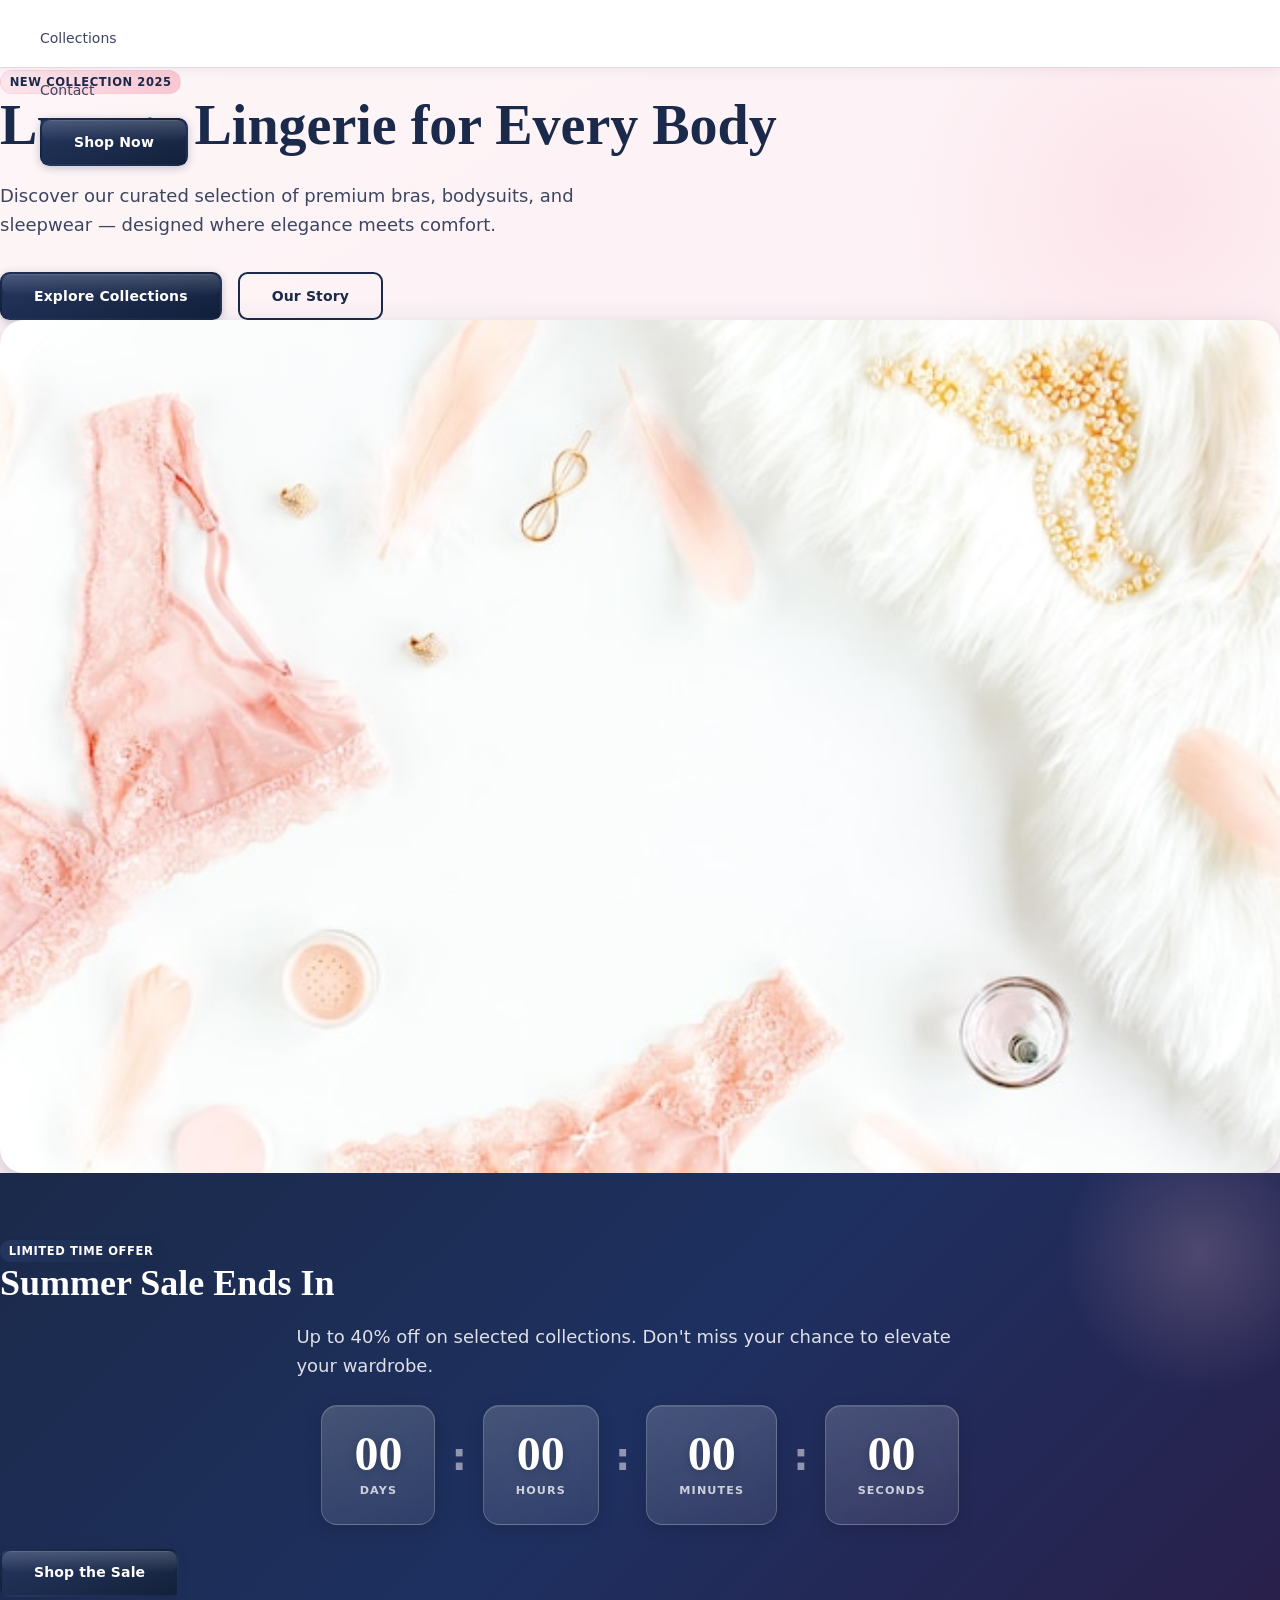
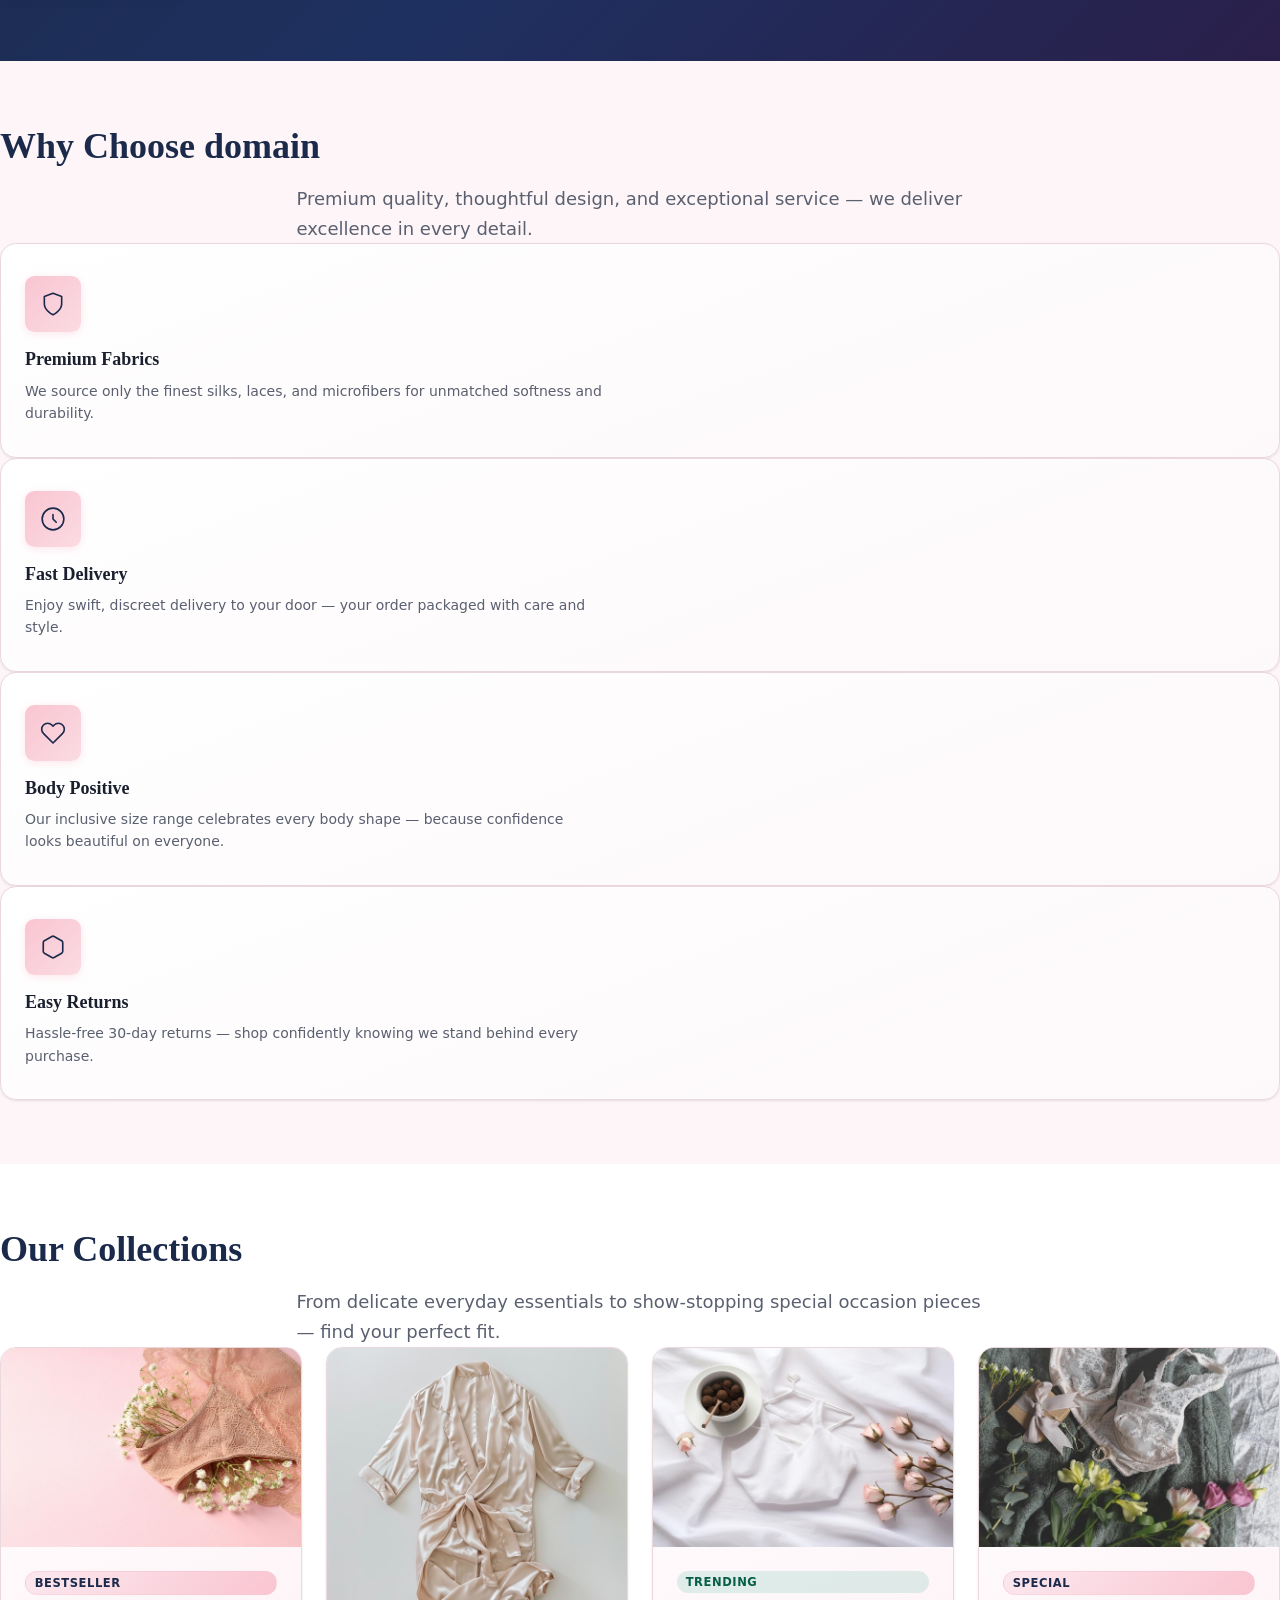
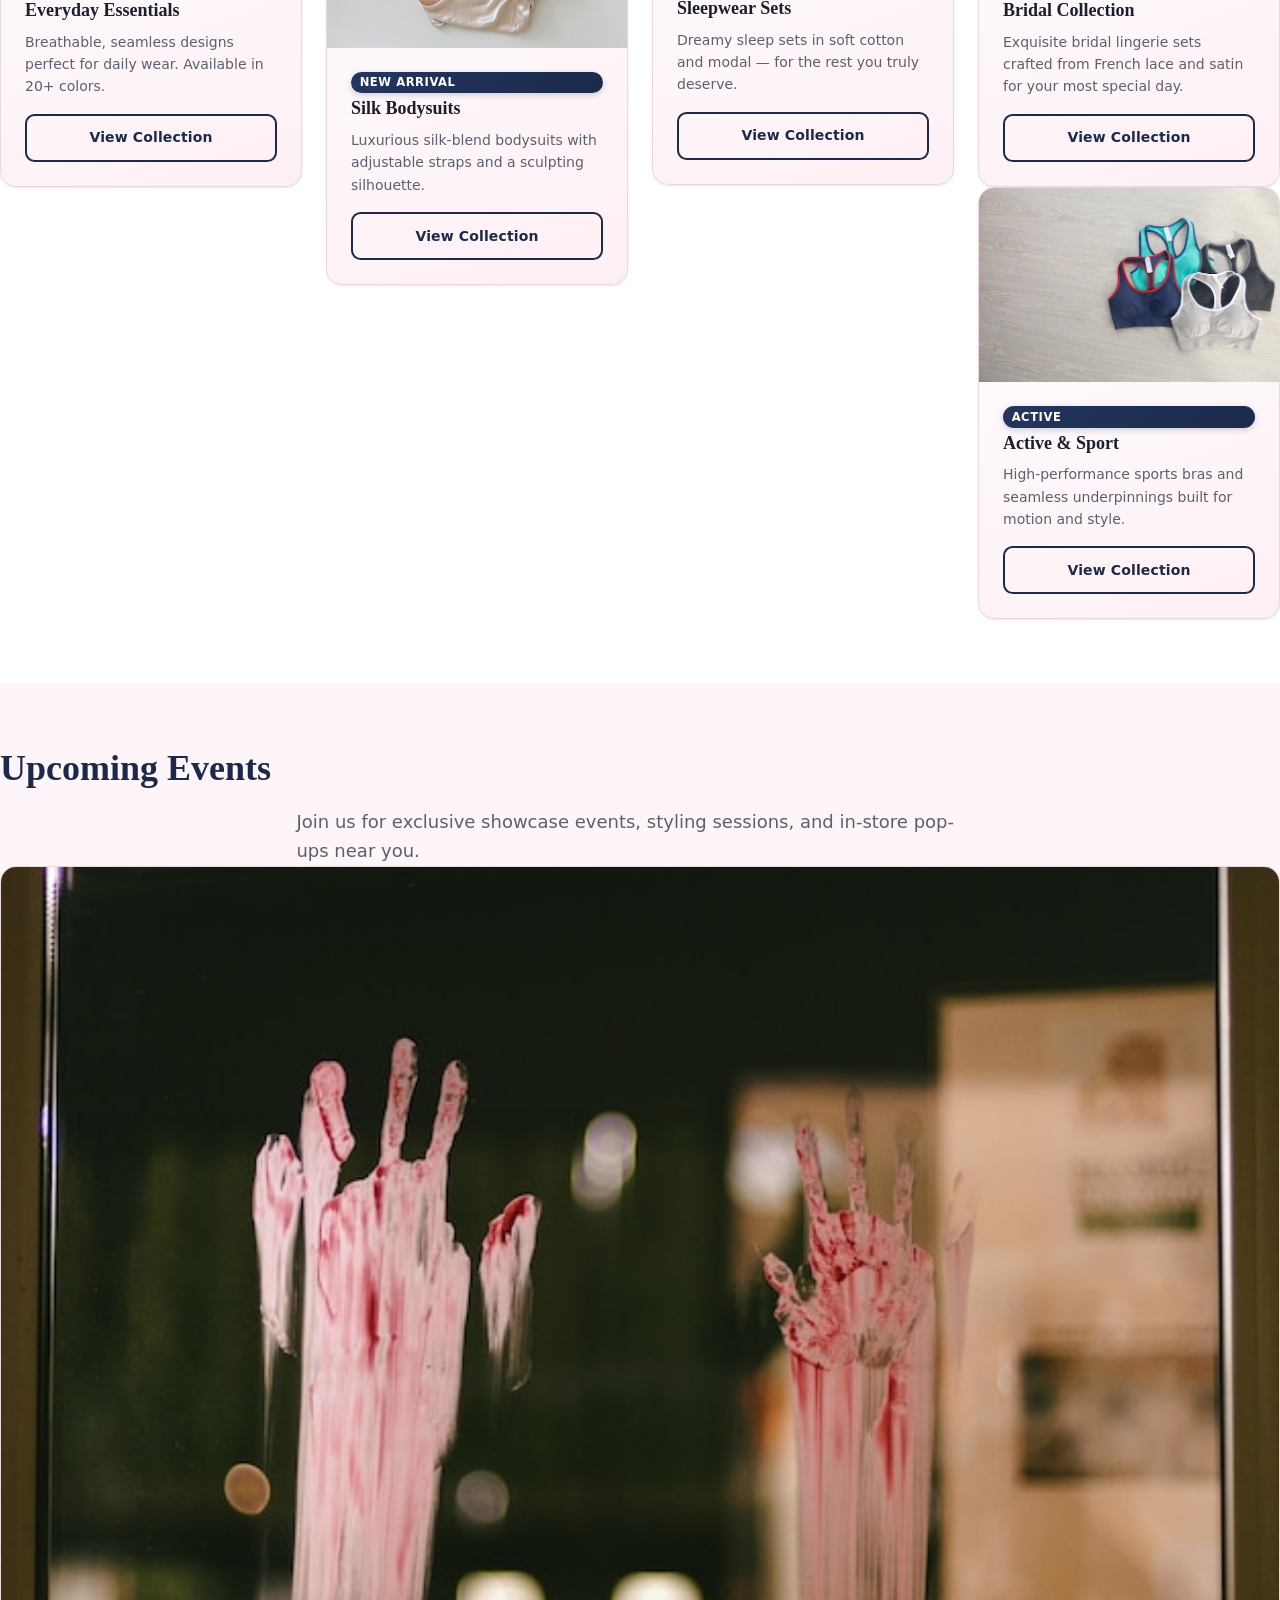
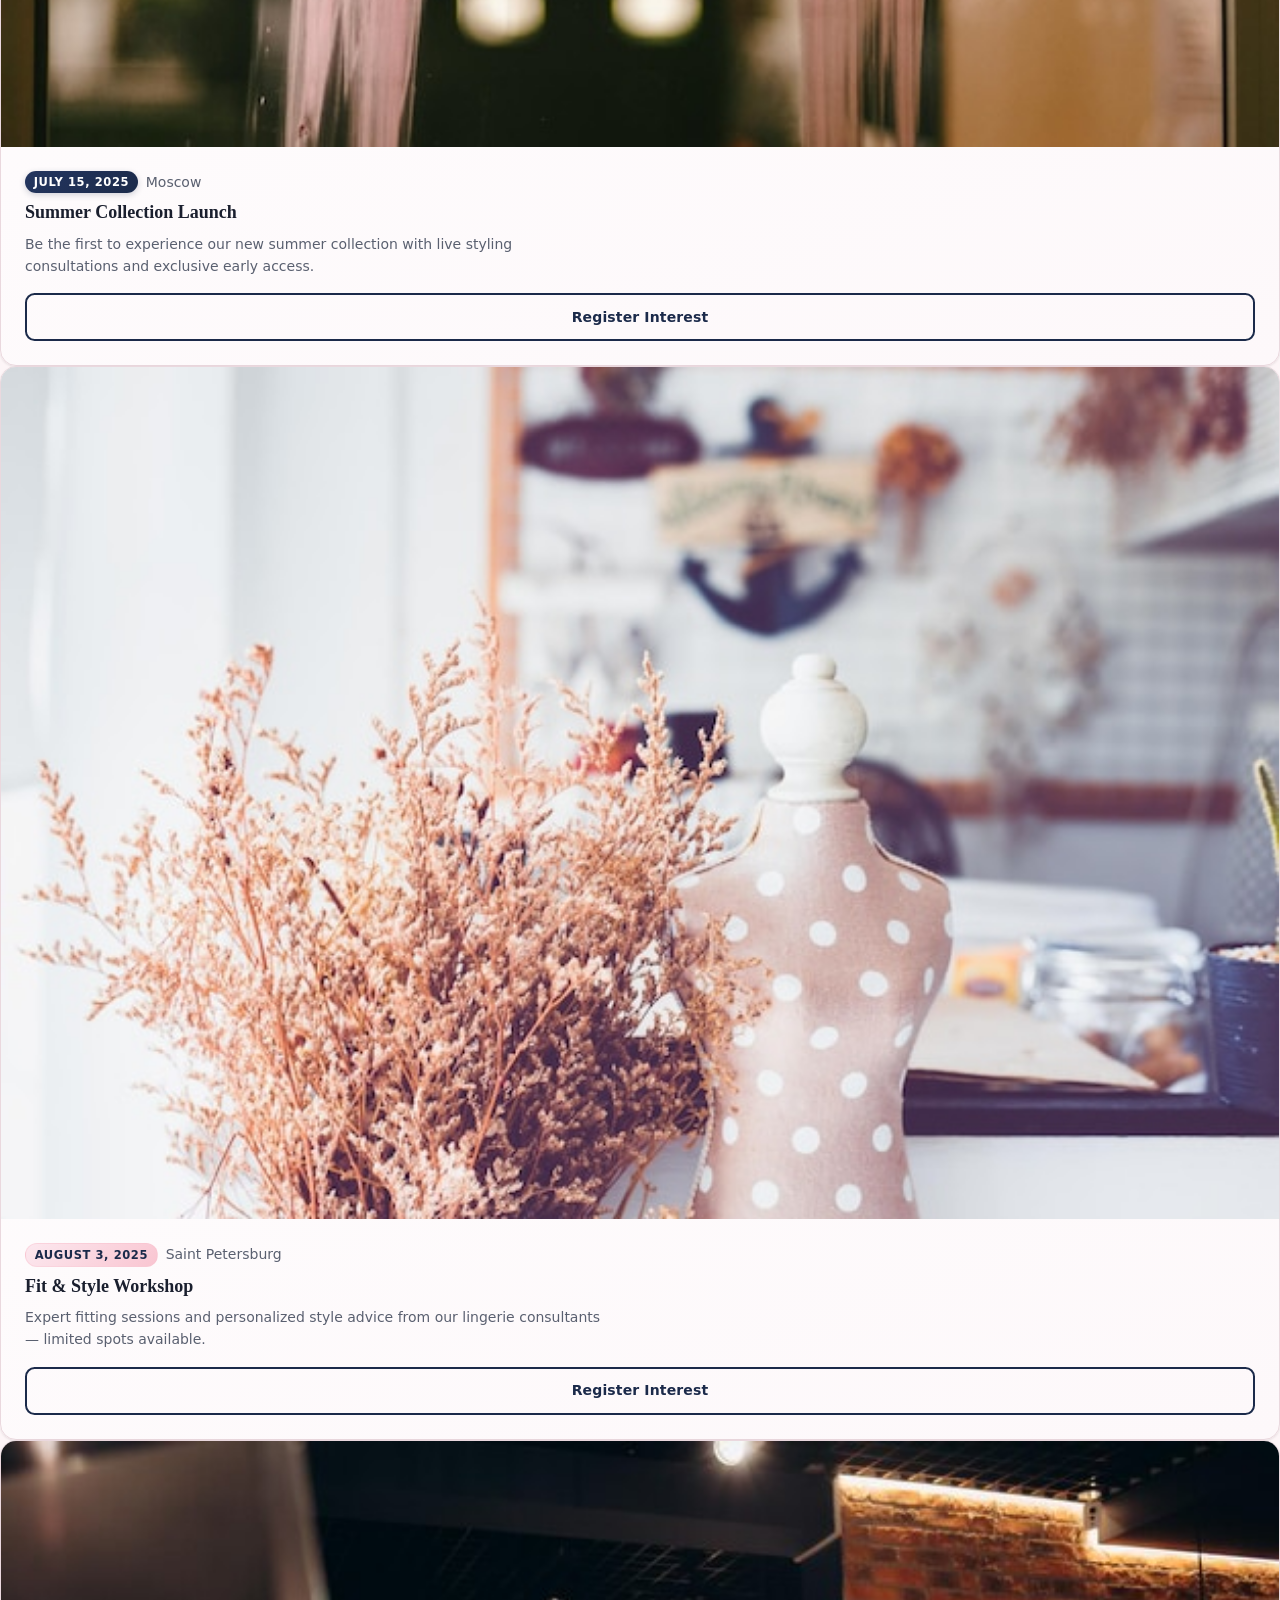
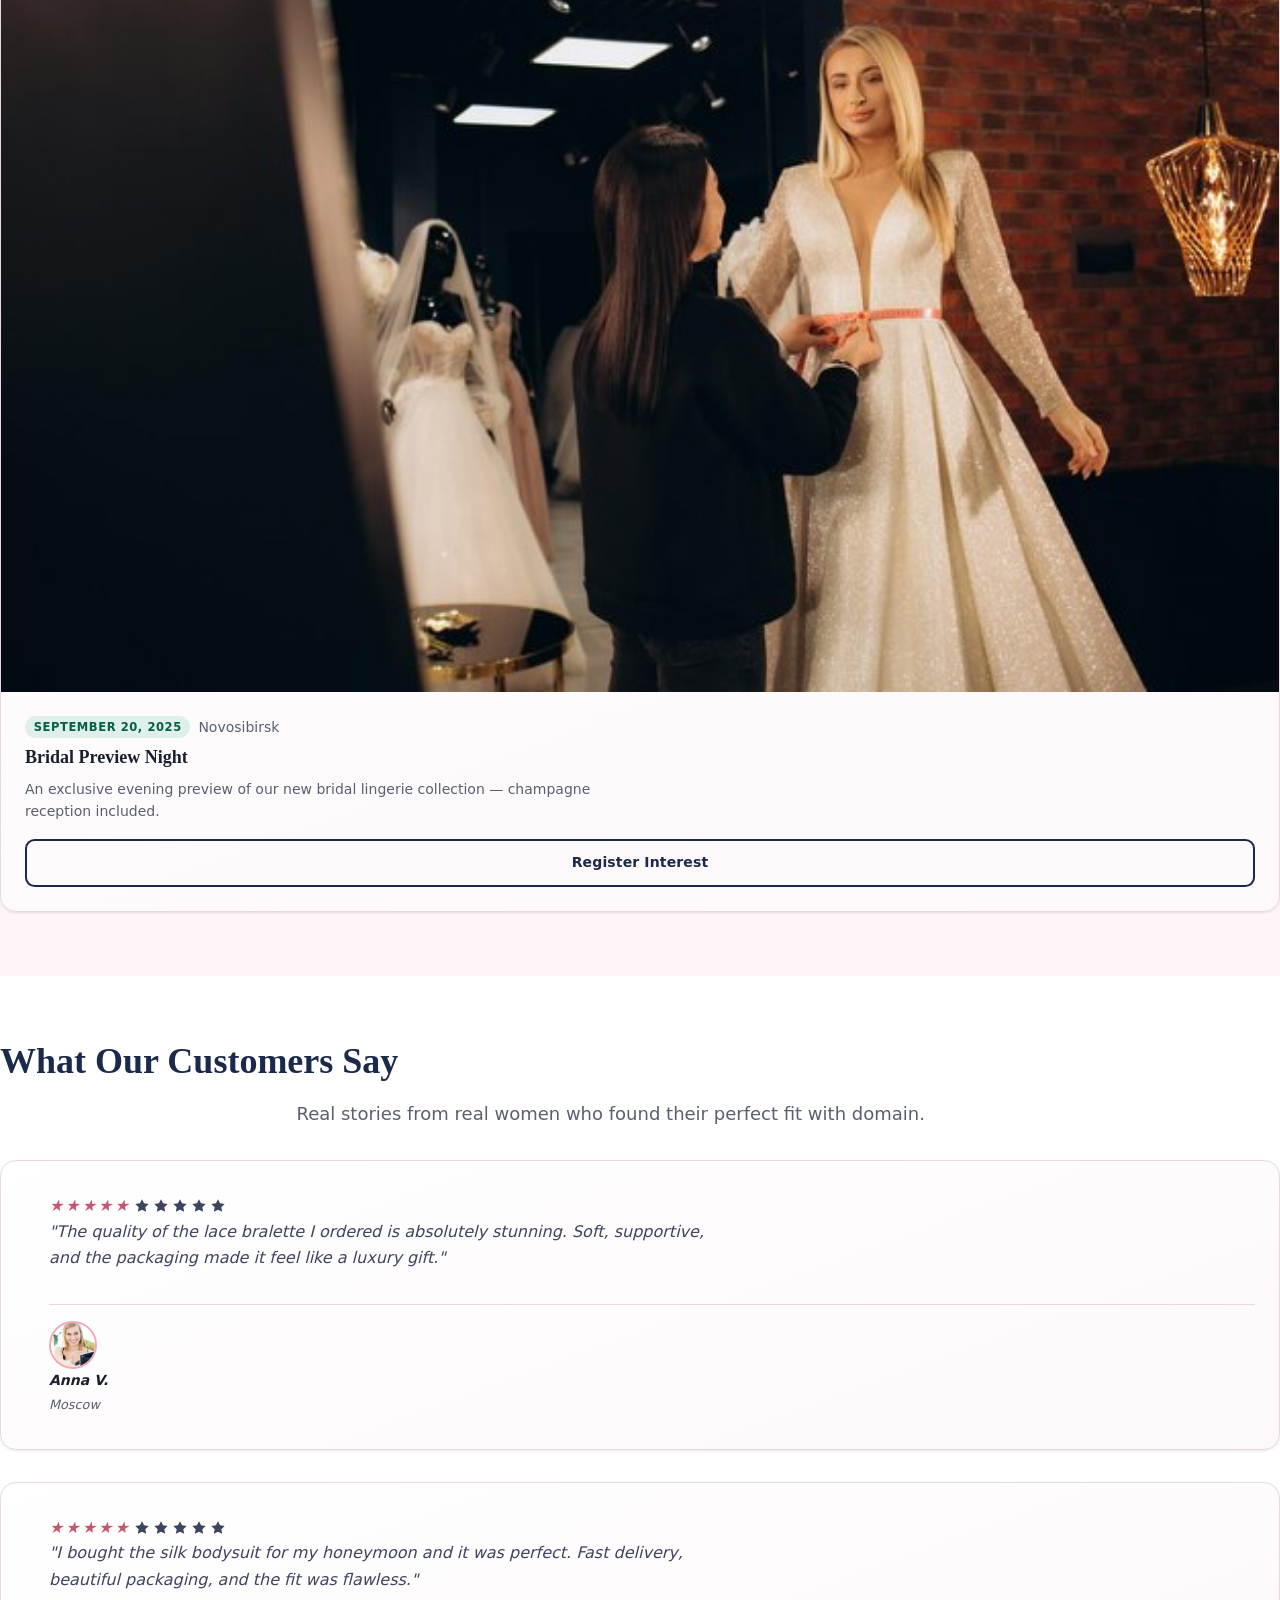
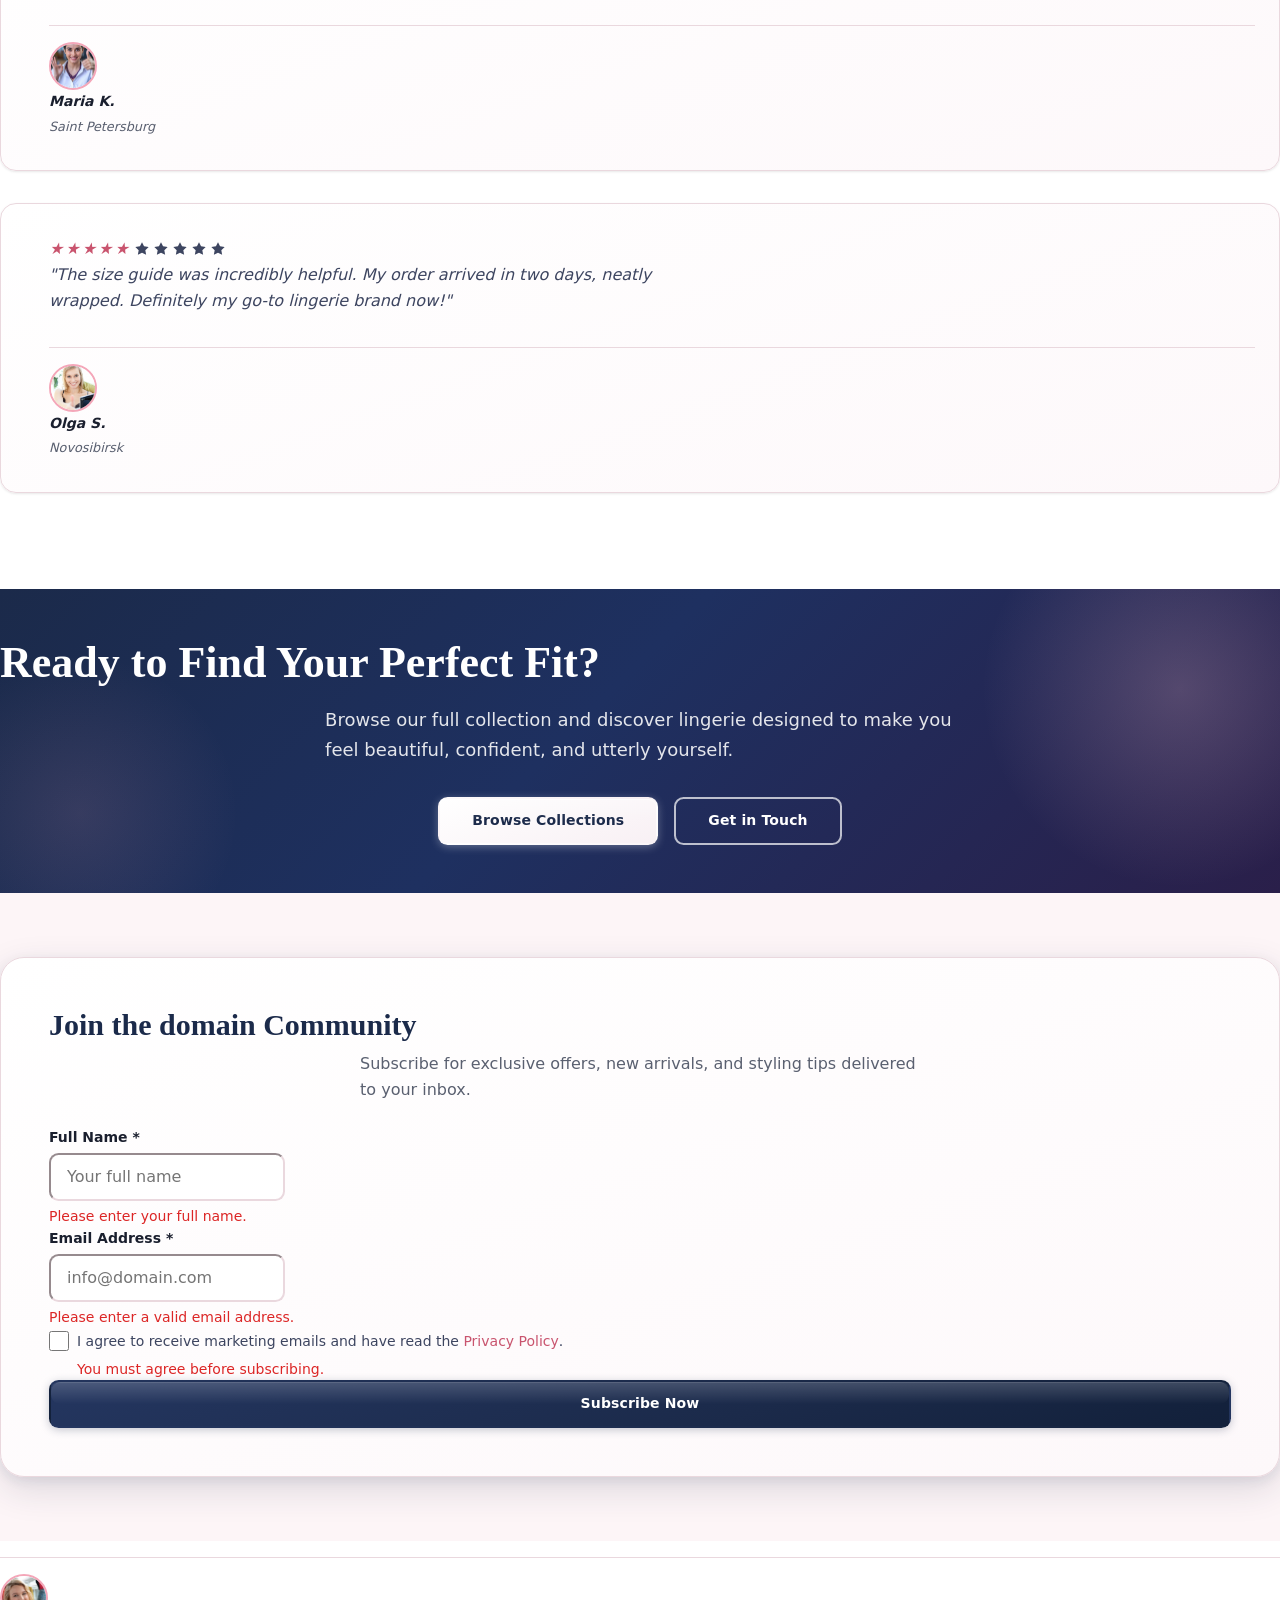
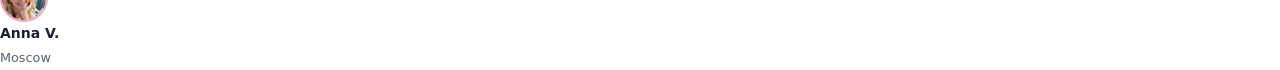
==== commit d154bc88: "images_replaced" ====
--- a/index.html
+++ b/index.html
@@ -1,6 +1,4 @@
-<!doctype html>
-<html lang="en">
- <head>
+<!DOCTYPE html><html lang="en"><head>
   <meta charset="UTF-8">
   <meta name="viewport" content="width=device-width, initial-scale=1.0">
   <title>domain — Premium Lingerie Store</title>
@@ -48,7 +46,7 @@
       </div>
       <div class="col-12 col-md-6 c-hero__media mt-5 mt-md-0" data-aos="fade-left">
        <div class="ratio ratio-4x3 c-hero__image-wrap">
-        <img src="https://images.unsplash.com/photo-1558769132-cb1aea458c5e?w=800&amp;h=600&amp;fit=crop" alt="Elegant lingerie flat-lay arrangement on white background" class="img-fluid object-fit-cover c-hero__image" width="800" height="600">
+        <img src="img/5350.jpg" alt="Elegant lingerie flat-lay arrangement on white background" class="img-fluid object-fit-cover c-hero__image" width="800" height="600">
        </div>
       </div>
      </div>
@@ -97,7 +95,7 @@
         <div class="card-body d-flex flex-column">
          <div class="c-feature-card__icon mb-3" aria-hidden="true">
           <svg xmlns="http://www.w3.org/2000/svg" width="40" height="40" viewBox="0 0 24 24" fill="none" stroke="currentColor" stroke-width="1.5" stroke-linecap="round" stroke-linejoin="round" aria-hidden="true" focusable="false">
-           <path d="M12 22s8-4 8-10V5l-8-3-8 3v7c0 6 8 10 8 10z" />
+           <path d="M12 22s8-4 8-10V5l-8-3-8 3v7c0 6 8 10 8 10z"></path>
           </svg>
          </div>
          <h3 class="c-feature-card__title">Premium Fabrics</h3>
@@ -110,7 +108,7 @@
         <div class="card-body d-flex flex-column">
          <div class="c-feature-card__icon mb-3" aria-hidden="true">
           <svg xmlns="http://www.w3.org/2000/svg" width="40" height="40" viewBox="0 0 24 24" fill="none" stroke="currentColor" stroke-width="1.5" stroke-linecap="round" stroke-linejoin="round" aria-hidden="true" focusable="false">
-           <circle cx="12" cy="12" r="10" /><path d="M12 8v4l3 3" />
+           <circle cx="12" cy="12" r="10"></circle><path d="M12 8v4l3 3"></path>
           </svg>
          </div>
          <h3 class="c-feature-card__title">Fast Delivery</h3>
@@ -123,7 +121,7 @@
         <div class="card-body d-flex flex-column">
          <div class="c-feature-card__icon mb-3" aria-hidden="true">
           <svg xmlns="http://www.w3.org/2000/svg" width="40" height="40" viewBox="0 0 24 24" fill="none" stroke="currentColor" stroke-width="1.5" stroke-linecap="round" stroke-linejoin="round" aria-hidden="true" focusable="false">
-           <path d="M20.84 4.61a5.5 5.5 0 0 0-7.78 0L12 5.67l-1.06-1.06a5.5 5.5 0 0 0-7.78 7.78l1.06 1.06L12 21.23l7.78-7.78 1.06-1.06a5.5 5.5 0 0 0 0-7.78z" />
+           <path d="M20.84 4.61a5.5 5.5 0 0 0-7.78 0L12 5.67l-1.06-1.06a5.5 5.5 0 0 0-7.78 7.78l1.06 1.06L12 21.23l7.78-7.78 1.06-1.06a5.5 5.5 0 0 0 0-7.78z"></path>
           </svg>
          </div>
          <h3 class="c-feature-card__title">Body Positive</h3>
@@ -136,7 +134,7 @@
         <div class="card-body d-flex flex-column">
          <div class="c-feature-card__icon mb-3" aria-hidden="true">
           <svg xmlns="http://www.w3.org/2000/svg" width="40" height="40" viewBox="0 0 24 24" fill="none" stroke="currentColor" stroke-width="1.5" stroke-linecap="round" stroke-linejoin="round" aria-hidden="true" focusable="false">
-           <path d="M21 16V8a2 2 0 0 0-1-1.73l-7-4a2 2 0 0 0-2 0l-7 4A2 2 0 0 0 3 8v8a2 2 0 0 0 1 1.73l7 4a2 2 0 0 0 2 0l7-4A2 2 0 0 0 21 16z" />
+           <path d="M21 16V8a2 2 0 0 0-1-1.73l-7-4a2 2 0 0 0-2 0l-7 4A2 2 0 0 0 3 8v8a2 2 0 0 0 1 1.73l7 4a2 2 0 0 0 2 0l7-4A2 2 0 0 0 21 16z"></path>
           </svg>
          </div>
          <h3 class="c-feature-card__title">Easy Returns</h3>
@@ -159,7 +157,7 @@
       <div class="col-12 col-sm-6 col-lg-4" data-aos="zoom-in" data-aos-delay="0">
        <div class="c-product-card card h-100">
         <div class="ratio ratio-3x4 c-product-card__media">
-         <img src="https://images.unsplash.com/photo-1579285160695-5e01f0f7a53c?w=600&amp;h=800&amp;fit=crop" alt="Delicate lace bralette overhead flat-lay on pastel background" class="img-fluid object-fit-cover" width="600" height="800" loading="lazy">
+         <img src="img/68077.jpg" alt="Delicate lace bralette overhead flat-lay on pastel background" class="img-fluid object-fit-cover" width="600" height="800" loading="lazy">
         </div>
         <div class="card-body d-flex flex-column">
          <span class="c-badge c-badge--accent mb-2">Bestseller</span>
@@ -172,7 +170,7 @@
       <div class="col-12 col-sm-6 col-lg-4" data-aos="zoom-in" data-aos-delay="100">
        <div class="c-product-card card h-100">
         <div class="ratio ratio-3x4 c-product-card__media">
-         <img src="https://images.unsplash.com/photo-1618932260643-eee4a2f652a6?w=600&amp;h=800&amp;fit=crop" alt="Silk bodysuit neatly arranged with accessories in flat-lay photography style" class="img-fluid object-fit-cover" width="600" height="800" loading="lazy">
+         <img src="img/275447.jpg" alt="Silk bodysuit neatly arranged with accessories in flat-lay photography style" class="img-fluid object-fit-cover" width="600" height="800" loading="lazy">
         </div>
         <div class="card-body d-flex flex-column">
          <span class="c-badge c-badge--primary mb-2">New Arrival</span>
@@ -185,7 +183,7 @@
       <div class="col-12 col-sm-6 col-lg-4" data-aos="zoom-in" data-aos-delay="200">
        <div class="c-product-card card h-100">
         <div class="ratio ratio-3x4 c-product-card__media">
-         <img src="https://images.unsplash.com/photo-1526401485004-46910ecc8e51?w=600&amp;h=800&amp;fit=crop" alt="Elegant sleepwear set laid flat on clean white linen surface" class="img-fluid object-fit-cover" width="600" height="800" loading="lazy">
+         <img src="img/204674.jpg" alt="Elegant sleepwear set laid flat on clean white linen surface" class="img-fluid object-fit-cover" width="600" height="800" loading="lazy">
         </div>
         <div class="card-body d-flex flex-column">
          <span class="c-badge c-badge--success mb-2">Trending</span>
@@ -198,7 +196,7 @@
       <div class="col-12 col-sm-6 col-lg-6" data-aos="zoom-in" data-aos-delay="0">
        <div class="c-product-card card h-100">
         <div class="ratio ratio-16x9 c-product-card__media">
-         <img src="https://images.unsplash.com/photo-1590868309235-ea34bed7bd7f?w=800&amp;h=450&amp;fit=crop" alt="Luxury bridal lingerie collection overhead flat-lay with floral accents" class="img-fluid object-fit-cover" width="800" height="450" loading="lazy">
+         <img src="img/11118.jpg" alt="Luxury bridal lingerie collection overhead flat-lay with floral accents" class="img-fluid object-fit-cover" width="800" height="450" loading="lazy">
         </div>
         <div class="card-body d-flex flex-column">
          <span class="c-badge c-badge--accent mb-2">Special</span>
@@ -211,7 +209,7 @@
       <div class="col-12 col-sm-6 col-lg-6" data-aos="zoom-in" data-aos-delay="100">
        <div class="c-product-card card h-100">
         <div class="ratio ratio-16x9 c-product-card__media">
-         <img src="https://images.unsplash.com/photo-1617627143750-d86bc21e42bb?w=800&amp;h=450&amp;fit=crop" alt="Sports bra and activewear lingerie flat-lay on neutral background" class="img-fluid object-fit-cover" width="800" height="450" loading="lazy">
+         <img src="img/4233.jpg" alt="Sports bra and activewear lingerie flat-lay on neutral background" class="img-fluid object-fit-cover" width="800" height="450" loading="lazy">
         </div>
         <div class="card-body d-flex flex-column">
          <span class="c-badge c-badge--primary mb-2">Active</span>
@@ -236,7 +234,7 @@
       <div class="col-12 col-md-6 col-lg-4" data-aos="fade-up" data-aos-delay="0">
        <article class="c-event-card card h-100">
         <div class="ratio ratio-16x9 c-event-card__media">
-         <img src="https://images.unsplash.com/photo-1540575467063-178a50c2df87?w=600&amp;h=340&amp;fit=crop" alt="Lingerie brand launch event with soft lighting and elegant display" class="img-fluid object-fit-cover" width="600" height="340" loading="lazy">
+         <img src="img/1006.jpg" alt="Lingerie brand launch event with soft lighting and elegant display" class="img-fluid object-fit-cover" width="600" height="340" loading="lazy">
         </div>
         <div class="card-body d-flex flex-column">
          <div class="c-event-card__meta d-flex align-items-center gap-2 mb-2">
@@ -251,7 +249,7 @@
       <div class="col-12 col-md-6 col-lg-4" data-aos="fade-up" data-aos-delay="100">
        <article class="c-event-card card h-100">
         <div class="ratio ratio-16x9 c-event-card__media">
-         <img src="https://images.unsplash.com/photo-1511795409834-ef04bbd61622?w=600&amp;h=340&amp;fit=crop" alt="Intimate styling workshop with fashion display tables and soft pink decor" class="img-fluid object-fit-cover" width="600" height="340" loading="lazy">
+         <img src="img/1916.jpg" alt="Intimate styling workshop with fashion display tables and soft pink decor" class="img-fluid object-fit-cover" width="600" height="340" loading="lazy">
         </div>
         <div class="card-body d-flex flex-column">
          <div class="c-event-card__meta d-flex align-items-center gap-2 mb-2">
@@ -266,7 +264,7 @@
       <div class="col-12 col-md-6 col-lg-4" data-aos="fade-up" data-aos-delay="200">
        <article class="c-event-card card h-100">
         <div class="ratio ratio-16x9 c-event-card__media">
-         <img src="https://images.unsplash.com/photo-1528360983277-13d401cdc186?w=600&amp;h=340&amp;fit=crop" alt="Exclusive VIP bridal preview event in modern boutique setting" class="img-fluid object-fit-cover" width="600" height="340" loading="lazy">
+         <img src="img/12330.jpg" alt="Exclusive VIP bridal preview event in modern boutique setting" class="img-fluid object-fit-cover" width="600" height="340" loading="lazy">
         </div>
         <div class="card-body d-flex flex-column">
          <div class="c-event-card__meta d-flex align-items-center gap-2 mb-2">
@@ -295,26 +293,26 @@
         <div class="card-body d-flex flex-column">
          <div class="c-testimonial-card__stars mb-3" aria-label="5 out of 5 stars" role="img">
           <svg xmlns="http://www.w3.org/2000/svg" width="16" height="16" viewBox="0 0 24 24" fill="currentColor" aria-hidden="true" focusable="false">
-           <path d="M12 2l3.09 6.26L22 9.27l-5 4.87 1.18 6.88L12 17.77l-6.18 3.25L7 14.14 2 9.27l6.91-1.01L12 2z" />
-          </svg>
-          <svg xmlns="http://www.w3.org/2000/svg" width="16" height="16" viewBox="0 0 24 24" fill="currentColor" aria-hidden="true" focusable="false">
-           <path d="M12 2l3.09 6.26L22 9.27l-5 4.87 1.18 6.88L12 17.77l-6.18 3.25L7 14.14 2 9.27l6.91-1.01L12 2z" />
-          </svg>
-          <svg xmlns="http://www.w3.org/2000/svg" width="16" height="16" viewBox="0 0 24 24" fill="currentColor" aria-hidden="true" focusable="false">
-           <path d="M12 2l3.09 6.26L22 9.27l-5 4.87 1.18 6.88L12 17.77l-6.18 3.25L7 14.14 2 9.27l6.91-1.01L12 2z" />
-          </svg>
-          <svg xmlns="http://www.w3.org/2000/svg" width="16" height="16" viewBox="0 0 24 24" fill="currentColor" aria-hidden="true" focusable="false">
-           <path d="M12 2l3.09 6.26L22 9.27l-5 4.87 1.18 6.88L12 17.77l-6.18 3.25L7 14.14 2 9.27l6.91-1.01L12 2z" />
-          </svg>
-          <svg xmlns="http://www.w3.org/2000/svg" width="16" height="16" viewBox="0 0 24 24" fill="currentColor" aria-hidden="true" focusable="false">
-           <path d="M12 2l3.09 6.26L22 9.27l-5 4.87 1.18 6.88L12 17.77l-6.18 3.25L7 14.14 2 9.27l6.91-1.01L12 2z" />
+           <path d="M12 2l3.09 6.26L22 9.27l-5 4.87 1.18 6.88L12 17.77l-6.18 3.25L7 14.14 2 9.27l6.91-1.01L12 2z"></path>
+          </svg>
+          <svg xmlns="http://www.w3.org/2000/svg" width="16" height="16" viewBox="0 0 24 24" fill="currentColor" aria-hidden="true" focusable="false">
+           <path d="M12 2l3.09 6.26L22 9.27l-5 4.87 1.18 6.88L12 17.77l-6.18 3.25L7 14.14 2 9.27l6.91-1.01L12 2z"></path>
+          </svg>
+          <svg xmlns="http://www.w3.org/2000/svg" width="16" height="16" viewBox="0 0 24 24" fill="currentColor" aria-hidden="true" focusable="false">
+           <path d="M12 2l3.09 6.26L22 9.27l-5 4.87 1.18 6.88L12 17.77l-6.18 3.25L7 14.14 2 9.27l6.91-1.01L12 2z"></path>
+          </svg>
+          <svg xmlns="http://www.w3.org/2000/svg" width="16" height="16" viewBox="0 0 24 24" fill="currentColor" aria-hidden="true" focusable="false">
+           <path d="M12 2l3.09 6.26L22 9.27l-5 4.87 1.18 6.88L12 17.77l-6.18 3.25L7 14.14 2 9.27l6.91-1.01L12 2z"></path>
+          </svg>
+          <svg xmlns="http://www.w3.org/2000/svg" width="16" height="16" viewBox="0 0 24 24" fill="currentColor" aria-hidden="true" focusable="false">
+           <path d="M12 2l3.09 6.26L22 9.27l-5 4.87 1.18 6.88L12 17.77l-6.18 3.25L7 14.14 2 9.27l6.91-1.01L12 2z"></path>
           </svg>
          </div>
          <p class="c-testimonial-card__text flex-grow-1">"The quality of the lace bralette I ordered is absolutely stunning. Soft, supportive, and the packaging made it feel like a luxury gift."</p>
          <footer class="c-testimonial-card__author mt-3">
           <div class="d-flex align-items-center gap-3">
            <div class="c-avatar ratio ratio-1x1">
-            <img src="https://images.unsplash.com/photo-1494790108377-be9c29b29330?w=60&amp;h=60&amp;fit=crop&amp;crop=face" alt="Portrait of Anna, satisfied domain customer" class="img-fluid object-fit-cover c-avatar__image" width="60" height="60" loading="lazy">
+            <img src="img/14083.jpg" alt="Portrait of Anna, satisfied domain customer" class="img-fluid object-fit-cover c-avatar__image" width="60" height="60" loading="lazy">
            </div>
            <div>
             <strong class="c-testimonial-card__name d-block">Anna V.</strong> <span class="c-testimonial-card__location">Moscow</span>
@@ -329,26 +327,26 @@
         <div class="card-body d-flex flex-column">
          <div class="c-testimonial-card__stars mb-3" aria-label="5 out of 5 stars" role="img">
           <svg xmlns="http://www.w3.org/2000/svg" width="16" height="16" viewBox="0 0 24 24" fill="currentColor" aria-hidden="true" focusable="false">
-           <path d="M12 2l3.09 6.26L22 9.27l-5 4.87 1.18 6.88L12 17.77l-6.18 3.25L7 14.14 2 9.27l6.91-1.01L12 2z" />
-          </svg>
-          <svg xmlns="http://www.w3.org/2000/svg" width="16" height="16" viewBox="0 0 24 24" fill="currentColor" aria-hidden="true" focusable="false">
-           <path d="M12 2l3.09 6.26L22 9.27l-5 4.87 1.18 6.88L12 17.77l-6.18 3.25L7 14.14 2 9.27l6.91-1.01L12 2z" />
-          </svg>
-          <svg xmlns="http://www.w3.org/2000/svg" width="16" height="16" viewBox="0 0 24 24" fill="currentColor" aria-hidden="true" focusable="false">
-           <path d="M12 2l3.09 6.26L22 9.27l-5 4.87 1.18 6.88L12 17.77l-6.18 3.25L7 14.14 2 9.27l6.91-1.01L12 2z" />
-          </svg>
-          <svg xmlns="http://www.w3.org/2000/svg" width="16" height="16" viewBox="0 0 24 24" fill="currentColor" aria-hidden="true" focusable="false">
-           <path d="M12 2l3.09 6.26L22 9.27l-5 4.87 1.18 6.88L12 17.77l-6.18 3.25L7 14.14 2 9.27l6.91-1.01L12 2z" />
-          </svg>
-          <svg xmlns="http://www.w3.org/2000/svg" width="16" height="16" viewBox="0 0 24 24" fill="currentColor" aria-hidden="true" focusable="false">
-           <path d="M12 2l3.09 6.26L22 9.27l-5 4.87 1.18 6.88L12 17.77l-6.18 3.25L7 14.14 2 9.27l6.91-1.01L12 2z" />
+           <path d="M12 2l3.09 6.26L22 9.27l-5 4.87 1.18 6.88L12 17.77l-6.18 3.25L7 14.14 2 9.27l6.91-1.01L12 2z"></path>
+          </svg>
+          <svg xmlns="http://www.w3.org/2000/svg" width="16" height="16" viewBox="0 0 24 24" fill="currentColor" aria-hidden="true" focusable="false">
+           <path d="M12 2l3.09 6.26L22 9.27l-5 4.87 1.18 6.88L12 17.77l-6.18 3.25L7 14.14 2 9.27l6.91-1.01L12 2z"></path>
+          </svg>
+          <svg xmlns="http://www.w3.org/2000/svg" width="16" height="16" viewBox="0 0 24 24" fill="currentColor" aria-hidden="true" focusable="false">
+           <path d="M12 2l3.09 6.26L22 9.27l-5 4.87 1.18 6.88L12 17.77l-6.18 3.25L7 14.14 2 9.27l6.91-1.01L12 2z"></path>
+          </svg>
+          <svg xmlns="http://www.w3.org/2000/svg" width="16" height="16" viewBox="0 0 24 24" fill="currentColor" aria-hidden="true" focusable="false">
+           <path d="M12 2l3.09 6.26L22 9.27l-5 4.87 1.18 6.88L12 17.77l-6.18 3.25L7 14.14 2 9.27l6.91-1.01L12 2z"></path>
+          </svg>
+          <svg xmlns="http://www.w3.org/2000/svg" width="16" height="16" viewBox="0 0 24 24" fill="currentColor" aria-hidden="true" focusable="false">
+           <path d="M12 2l3.09 6.26L22 9.27l-5 4.87 1.18 6.88L12 17.77l-6.18 3.25L7 14.14 2 9.27l6.91-1.01L12 2z"></path>
           </svg>
          </div>
          <p class="c-testimonial-card__text flex-grow-1">"I bought the silk bodysuit for my honeymoon and it was perfect. Fast delivery, beautiful packaging, and the fit was flawless."</p>
          <footer class="c-testimonial-card__author mt-3">
           <div class="d-flex align-items-center gap-3">
            <div class="c-avatar ratio ratio-1x1">
-            <img src="https://images.unsplash.com/photo-1438761681033-6461ffad8d80?w=60&amp;h=60&amp;fit=crop&amp;crop=face" alt="Portrait of Maria, satisfied domain customer" class="img-fluid object-fit-cover c-avatar__image" width="60" height="60" loading="lazy">
+            <img src="img/39531.jpg" alt="Portrait of Maria, satisfied domain customer" class="img-fluid object-fit-cover c-avatar__image" width="60" height="60" loading="lazy">
            </div>
            <div>
             <strong class="c-testimonial-card__name d-block">Maria K.</strong> <span class="c-testimonial-card__location">Saint Petersburg</span>
@@ -363,26 +361,26 @@
         <div class="card-body d-flex flex-column">
          <div class="c-testimonial-card__stars mb-3" aria-label="5 out of 5 stars" role="img">
           <svg xmlns="http://www.w3.org/2000/svg" width="16" height="16" viewBox="0 0 24 24" fill="currentColor" aria-hidden="true" focusable="false">
-           <path d="M12 2l3.09 6.26L22 9.27l-5 4.87 1.18 6.88L12 17.77l-6.18 3.25L7 14.14 2 9.27l6.91-1.01L12 2z" />
-          </svg>
-          <svg xmlns="http://www.w3.org/2000/svg" width="16" height="16" viewBox="0 0 24 24" fill="currentColor" aria-hidden="true" focusable="false">
-           <path d="M12 2l3.09 6.26L22 9.27l-5 4.87 1.18 6.88L12 17.77l-6.18 3.25L7 14.14 2 9.27l6.91-1.01L12 2z" />
-          </svg>
-          <svg xmlns="http://www.w3.org/2000/svg" width="16" height="16" viewBox="0 0 24 24" fill="currentColor" aria-hidden="true" focusable="false">
-           <path d="M12 2l3.09 6.26L22 9.27l-5 4.87 1.18 6.88L12 17.77l-6.18 3.25L7 14.14 2 9.27l6.91-1.01L12 2z" />
-          </svg>
-          <svg xmlns="http://www.w3.org/2000/svg" width="16" height="16" viewBox="0 0 24 24" fill="currentColor" aria-hidden="true" focusable="false">
-           <path d="M12 2l3.09 6.26L22 9.27l-5 4.87 1.18 6.88L12 17.77l-6.18 3.25L7 14.14 2 9.27l6.91-1.01L12 2z" />
-          </svg>
-          <svg xmlns="http://www.w3.org/2000/svg" width="16" height="16" viewBox="0 0 24 24" fill="currentColor" aria-hidden="true" focusable="false">
-           <path d="M12 2l3.09 6.26L22 9.27l-5 4.87 1.18 6.88L12 17.77l-6.18 3.25L7 14.14 2 9.27l6.91-1.01L12 2z" />
+           <path d="M12 2l3.09 6.26L22 9.27l-5 4.87 1.18 6.88L12 17.77l-6.18 3.25L7 14.14 2 9.27l6.91-1.01L12 2z"></path>
+          </svg>
+          <svg xmlns="http://www.w3.org/2000/svg" width="16" height="16" viewBox="0 0 24 24" fill="currentColor" aria-hidden="true" focusable="false">
+           <path d="M12 2l3.09 6.26L22 9.27l-5 4.87 1.18 6.88L12 17.77l-6.18 3.25L7 14.14 2 9.27l6.91-1.01L12 2z"></path>
+          </svg>
+          <svg xmlns="http://www.w3.org/2000/svg" width="16" height="16" viewBox="0 0 24 24" fill="currentColor" aria-hidden="true" focusable="false">
+           <path d="M12 2l3.09 6.26L22 9.27l-5 4.87 1.18 6.88L12 17.77l-6.18 3.25L7 14.14 2 9.27l6.91-1.01L12 2z"></path>
+          </svg>
+          <svg xmlns="http://www.w3.org/2000/svg" width="16" height="16" viewBox="0 0 24 24" fill="currentColor" aria-hidden="true" focusable="false">
+           <path d="M12 2l3.09 6.26L22 9.27l-5 4.87 1.18 6.88L12 17.77l-6.18 3.25L7 14.14 2 9.27l6.91-1.01L12 2z"></path>
+          </svg>
+          <svg xmlns="http://www.w3.org/2000/svg" width="16" height="16" viewBox="0 0 24 24" fill="currentColor" aria-hidden="true" focusable="false">
+           <path d="M12 2l3.09 6.26L22 9.27l-5 4.87 1.18 6.88L12 17.77l-6.18 3.25L7 14.14 2 9.27l6.91-1.01L12 2z"></path>
           </svg>
          </div>
          <p class="c-testimonial-card__text flex-grow-1">"The size guide was incredibly helpful. My order arrived in two days, neatly wrapped. Definitely my go-to lingerie brand now!"</p>
          <footer class="c-testimonial-card__author mt-3">
           <div class="d-flex align-items-center gap-3">
            <div class="c-avatar ratio ratio-1x1">
-            <img src="https://images.unsplash.com/photo-1508214751196-bcfd4ca60f91?w=60&amp;h=60&amp;fit=crop&amp;crop=face" alt="Portrait of Olga, satisfied domain customer" class="img-fluid object-fit-cover c-avatar__image" width="60" height="60" loading="lazy">
+            <img src="img/14083.jpg" alt="Portrait of Olga, satisfied domain customer" class="img-fluid object-fit-cover c-avatar__image" width="60" height="60" loading="lazy">
            </div>
            <div>
             <strong class="c-testimonial-card__name d-block">Olga S.</strong> <span class="c-testimonial-card__location">Novosibirsk</span>
@@ -416,18 +414,18 @@
         <div class="card-body p-4 p-md-5">
          <h2 class="c-form-card__title text-center mb-2" id="form-heading">Join the domain Community</h2>
          <p class="c-form-card__subtitle text-center mb-4">Subscribe for exclusive offers, new arrivals, and styling tips delivered to your inbox.</p>
-         <form id="newsletter-form" novalidate action="contact.html" method="GET" aria-labelledby="form-heading">
+         <form id="newsletter-form" novalidate="" action="contact.html" method="GET" aria-labelledby="form-heading">
           <div class="mb-3">
-           <label for="nl-name" class="form-label">Full Name <span aria-hidden="true">*</span></label> <input type="text" class="form-control" id="nl-name" name="name" placeholder="Your full name" required autocomplete="name" aria-required="true">
+           <label for="nl-name" class="form-label">Full Name <span aria-hidden="true">*</span></label> <input type="text" class="form-control" id="nl-name" name="name" placeholder="Your full name" required="" autocomplete="name" aria-required="true">
            <div class="invalid-feedback">Please enter your full name.</div>
           </div>
           <div class="mb-3">
-           <label for="nl-email" class="form-label">Email Address <span aria-hidden="true">*</span></label> <input type="email" class="form-control" id="nl-email" name="email" placeholder="info@domain.com" required autocomplete="email" aria-required="true">
+           <label for="nl-email" class="form-label">Email Address <span aria-hidden="true">*</span></label> <input type="email" class="form-control" id="nl-email" name="email" placeholder="info@domain.com" required="" autocomplete="email" aria-required="true">
            <div class="invalid-feedback">Please enter a valid email address.</div>
           </div>
           <div class="mb-4">
            <div class="form-check">
-            <input class="form-check-input" type="checkbox" id="nl-consent" name="consent" required aria-required="true"> <label class="form-check-label" for="nl-consent"> I agree to receive marketing emails and have read the <a href="privacy.html" class="c-link">Privacy Policy</a>. </label>
+            <input class="form-check-input" type="checkbox" id="nl-consent" name="consent" required="" aria-required="true"> <label class="form-check-label" for="nl-consent"> I agree to receive marketing emails and have read the <a href="privacy.html" class="c-link">Privacy Policy</a>. </label>
             <div class="invalid-feedback">You must agree before subscribing.</div>
            </div>
           </div>
@@ -443,13 +441,13 @@
   <footer class="c-testimonial-card__author mt-3">
    <div class="d-flex align-items-center gap-3">
     <div class="c-avatar ratio ratio-1x1">
-     <img src="https://images.unsplash.com/photo-1494790108377-be9c29b29330?w=60&amp;h=60&amp;fit=crop&amp;crop=face" alt="Portrait of Anna, satisfied LaceLux customer" class="img-fluid object-fit-cover c-avatar__image" width="60" height="60" loading="lazy">
+     <img src="img/358982.jpg" alt="Portrait of Anna, satisfied LaceLux customer" class="img-fluid object-fit-cover c-avatar__image" width="60" height="60" loading="lazy">
     </div>
     <div>
      <strong class="c-testimonial-card__name d-block">Anna V.</strong> <span class="c-testimonial-card__location">Moscow</span>
     </div>
    </div>
   </footer>
-  <script src="script.js" defer></script>
- </body>
-</html>+  <script src="script.js" defer=""></script>
+ 
+</body></html>
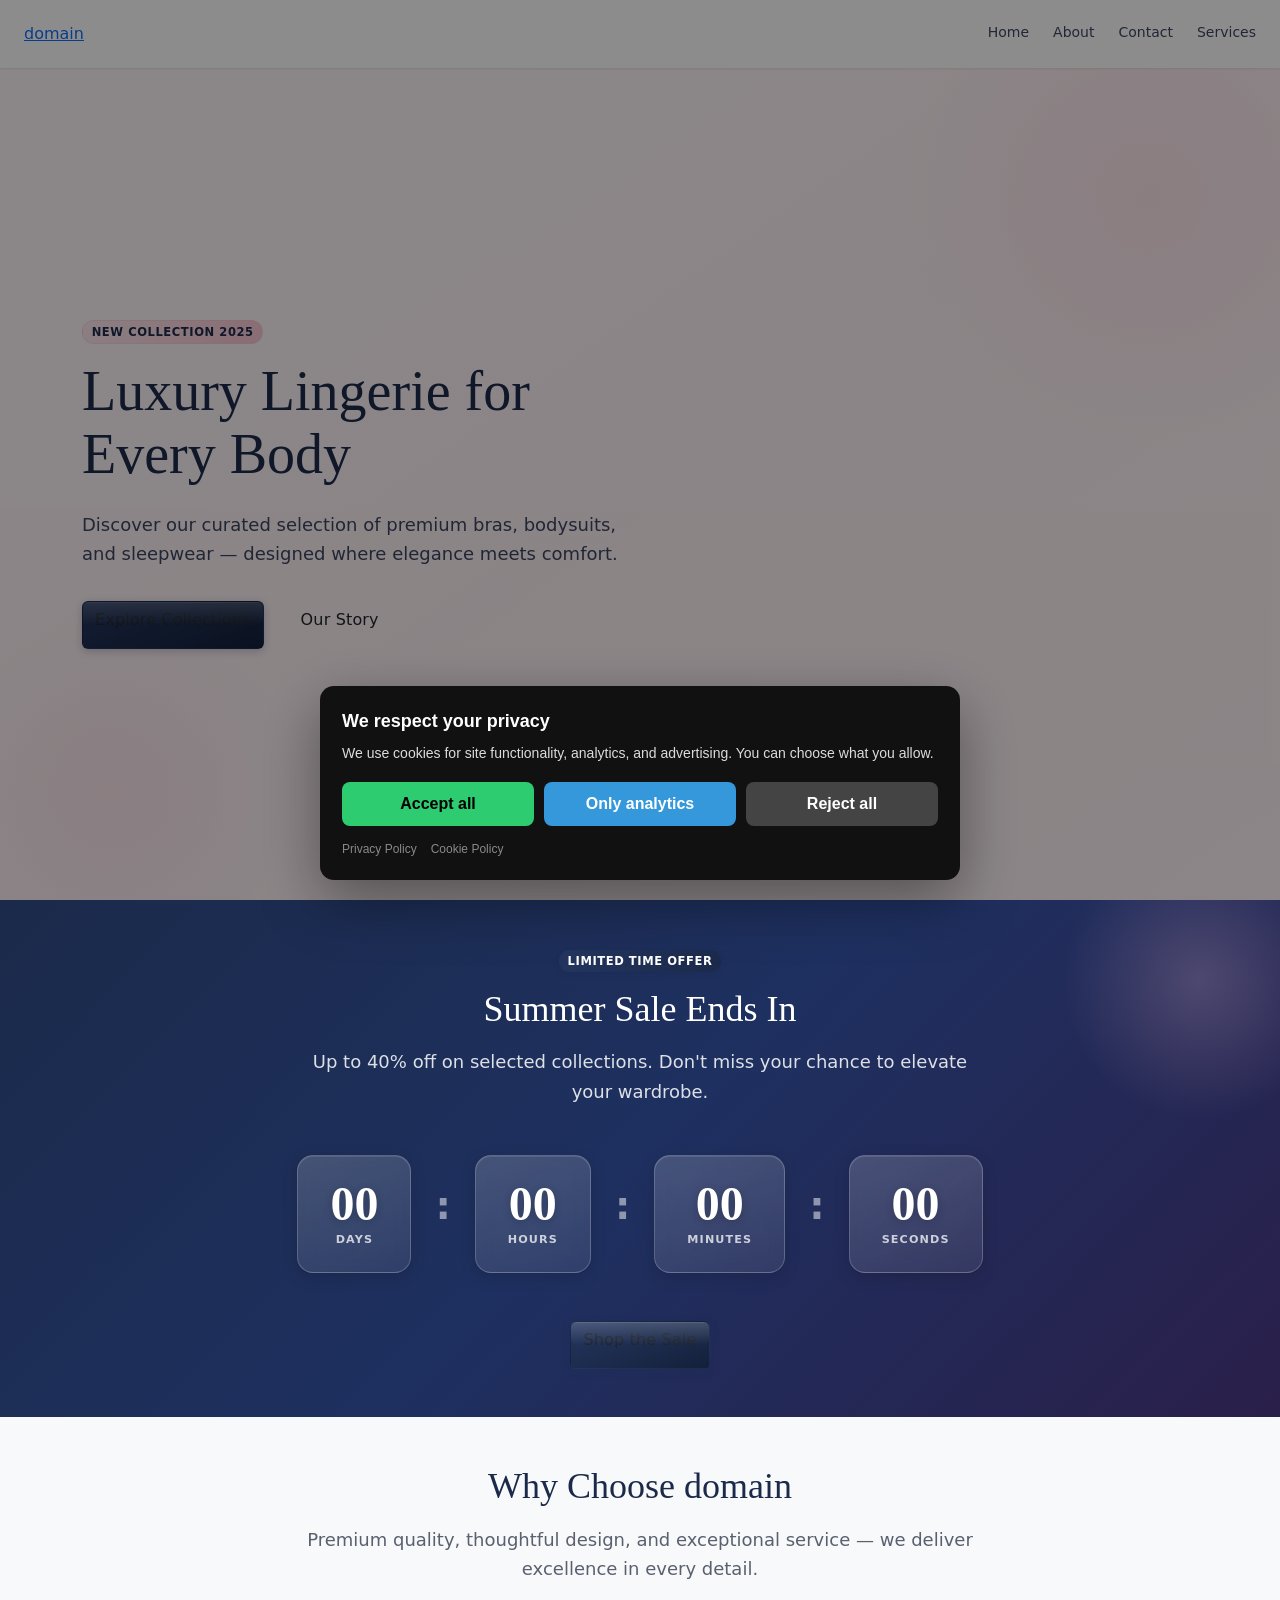
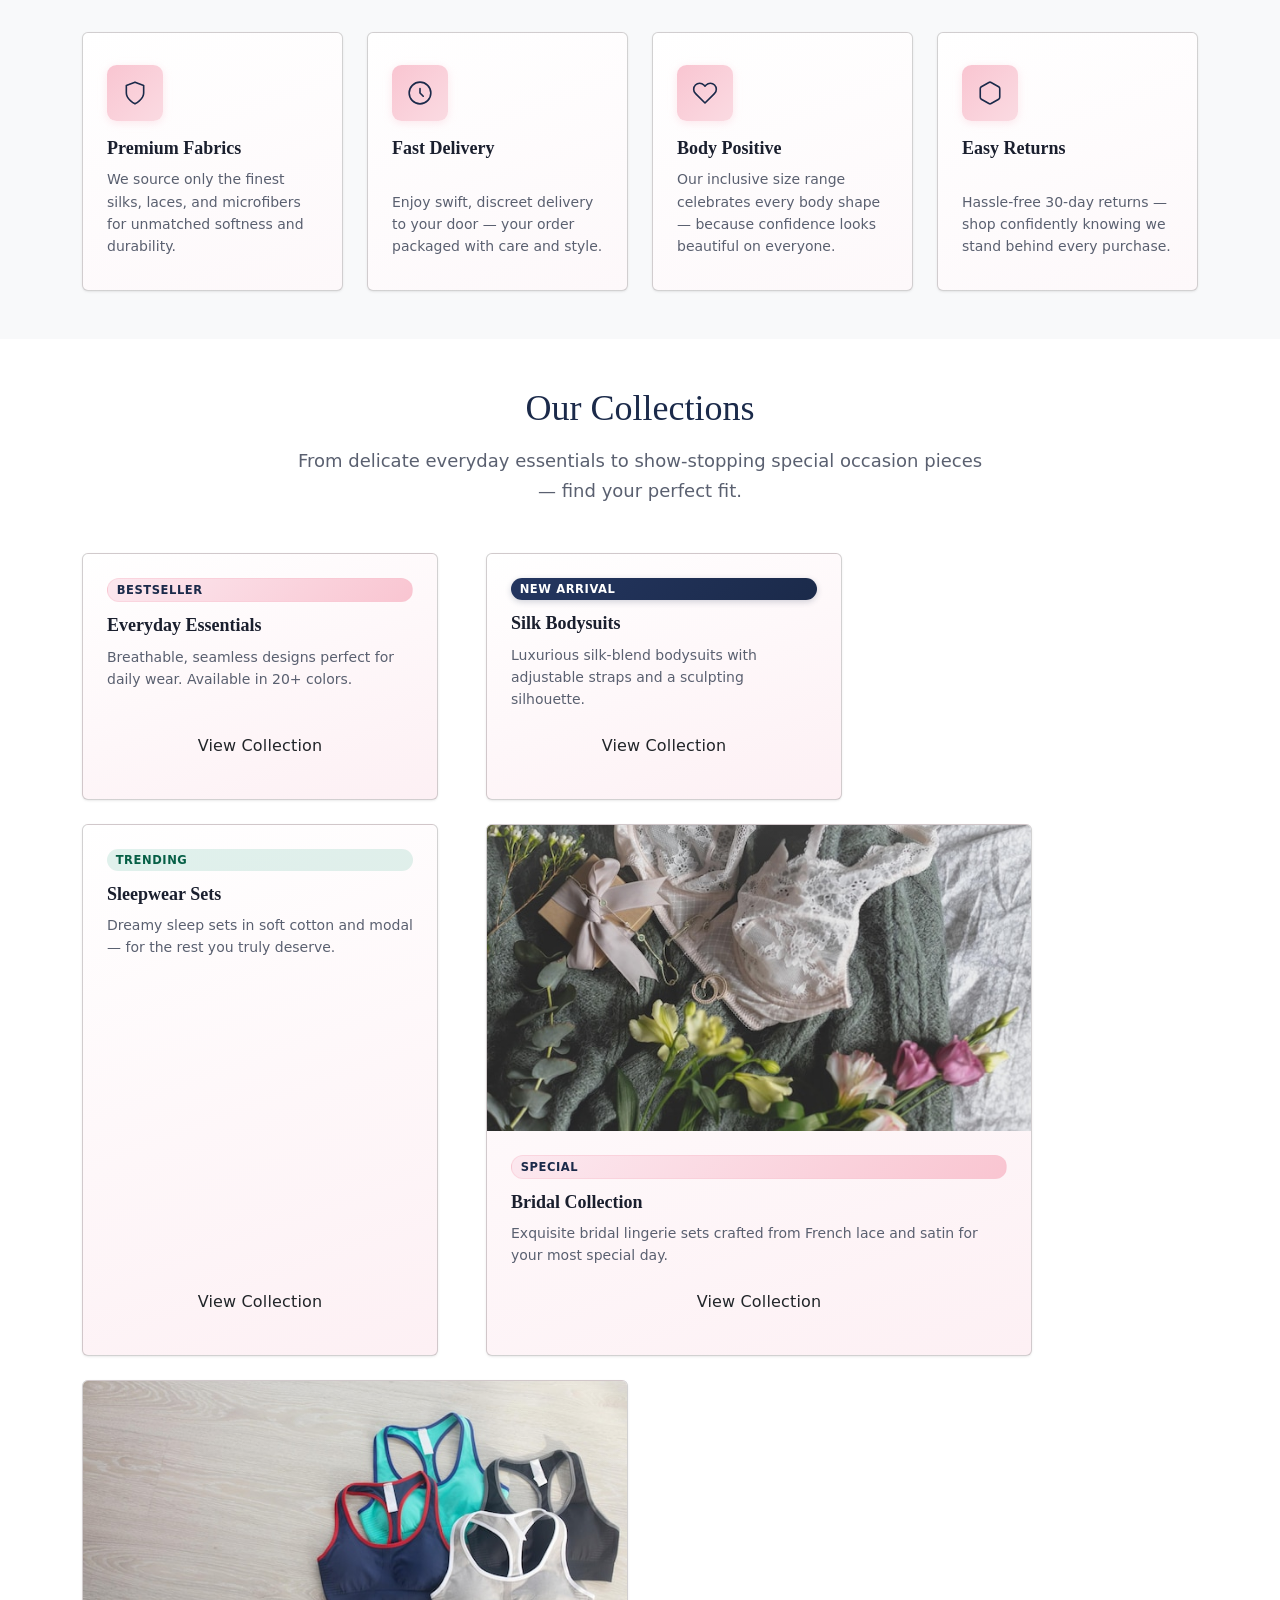
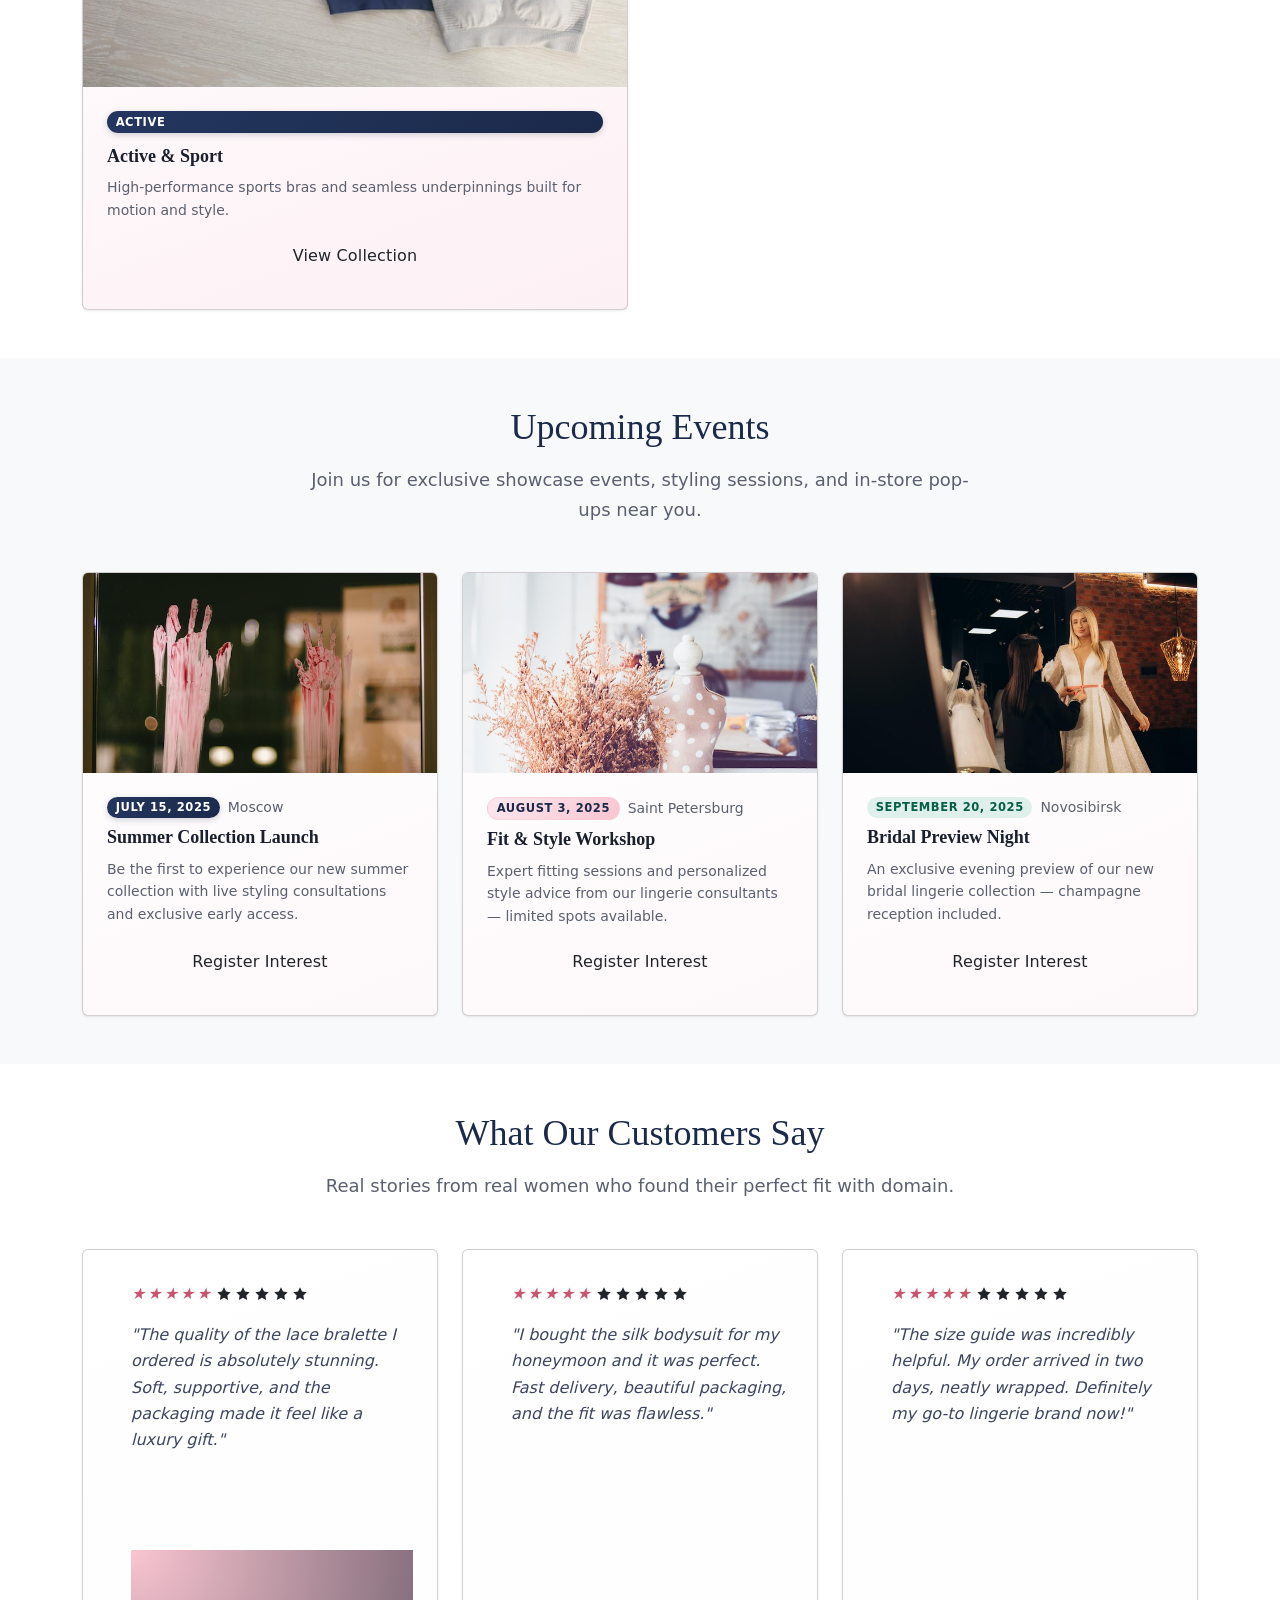
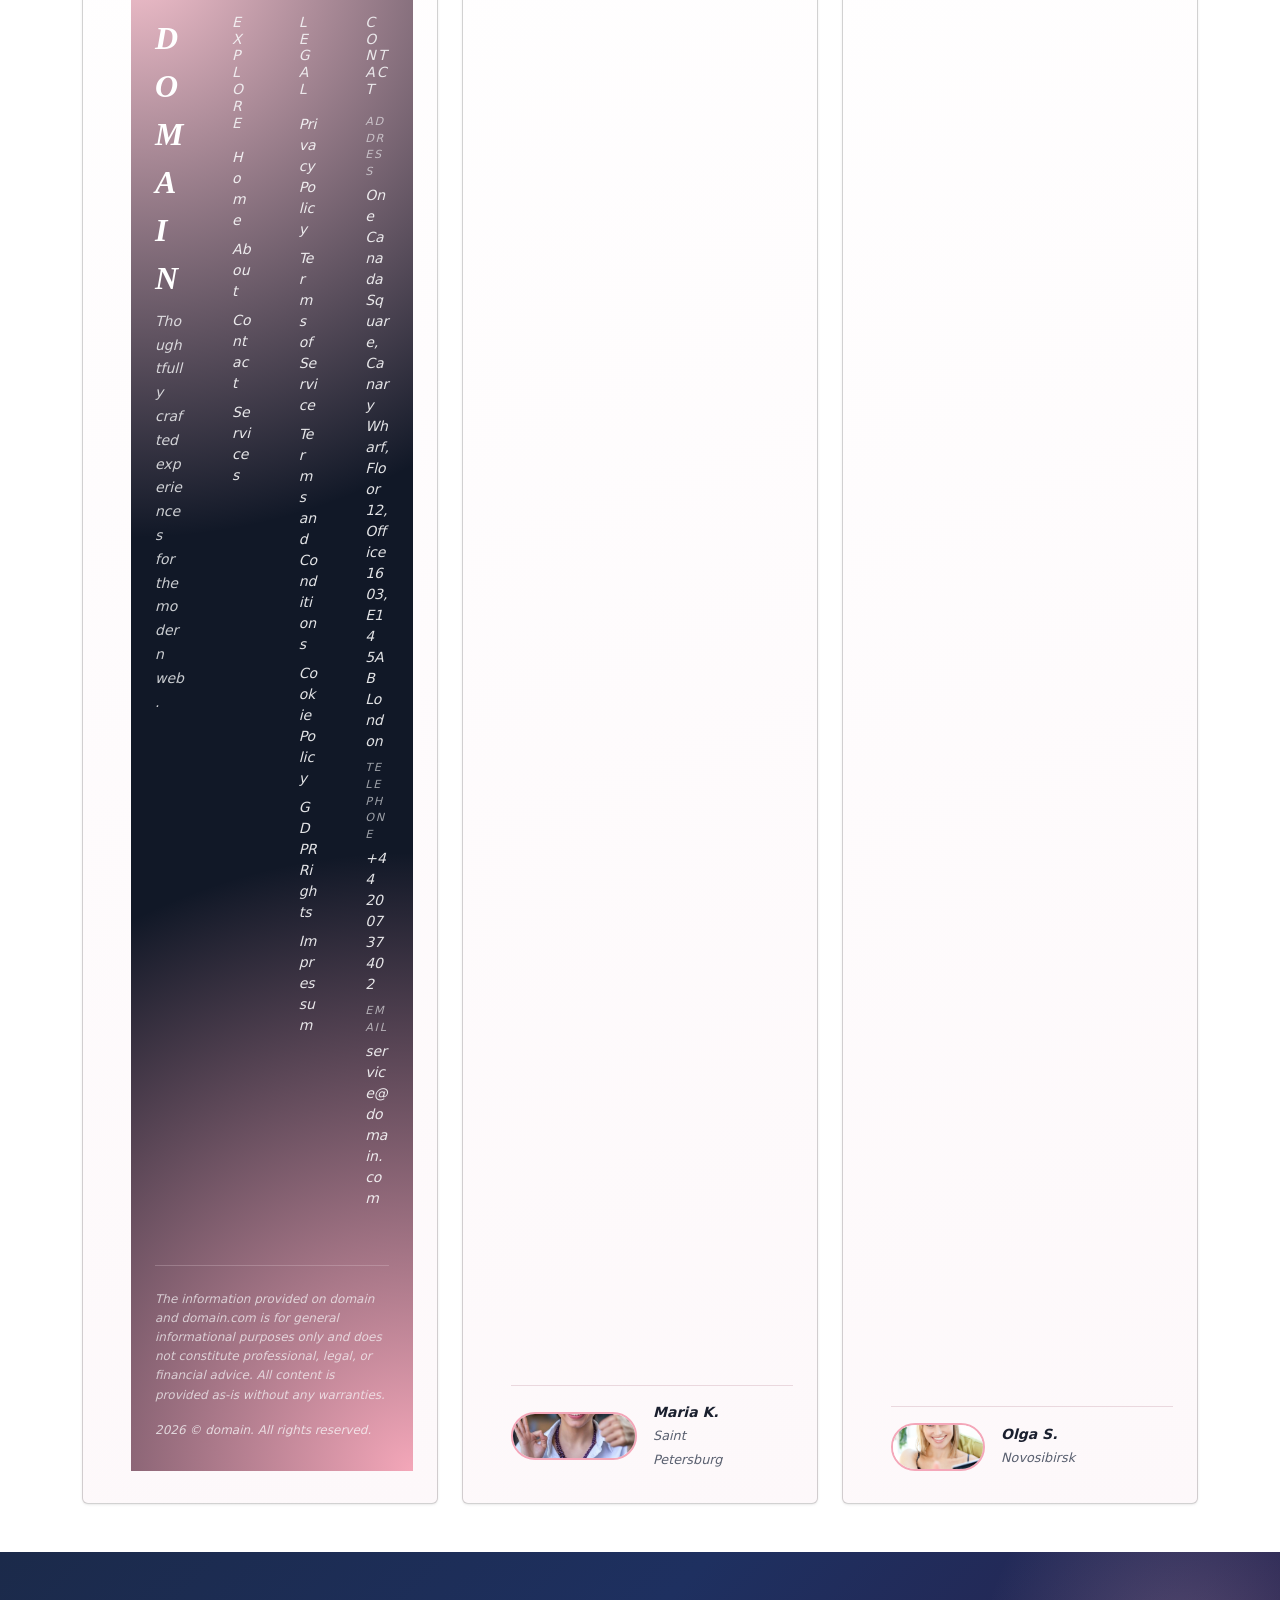
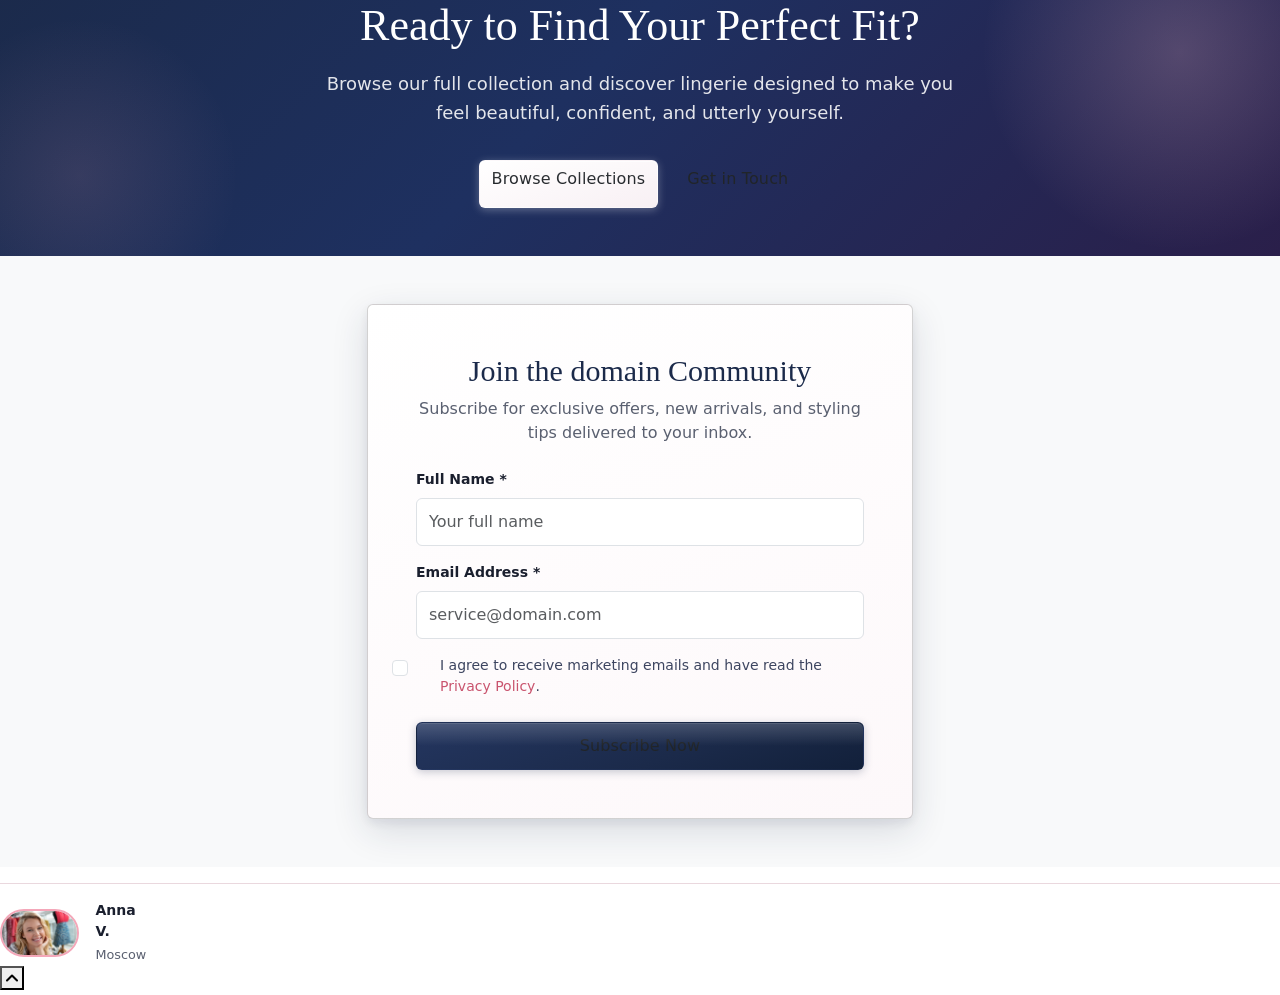
==== commit c5be8855: "AI Audit" ====
--- a/index.html
+++ b/index.html
@@ -1,4 +1,64 @@
 <!DOCTYPE html><html lang="en"><head>
+<script type="application/ld+json">
+{
+  "@context": "https://schema.org",
+  "@graph": [
+    {
+      "@type": "Organization",
+      "@id": "https://domain.com/#org",
+      "name": "domain",
+      "url": "https://domain.com",
+      "email": "service@domain.com",
+      "telephone": "+44 20 0737402",
+      "address": {
+        "@type": "PostalAddress",
+        "streetAddress": "One Canada Square, Canary Wharf, Floor 12, Office 1603, E14 5AB London"
+      },
+      "contactPoint": {
+        "@type": "ContactPoint",
+        "contactType": "customer support",
+        "email": "service@domain.com",
+        "telephone": "+44 20 0737402"
+      }
+    },
+    {
+      "@type": "WebSite",
+      "@id": "https://domain.com/#website",
+      "url": "https://domain.com",
+      "name": "domain",
+      "publisher": {
+        "@id": "https://domain.com/#org"
+      }
+    },
+    {
+      "@type": "WebPage",
+      "@id": "https://domain.com#webpage",
+      "url": "https://domain.com",
+      "name": "domain — Premium Lingerie Store",
+      "isPartOf": {
+        "@id": "https://domain.com/#website"
+      },
+      "about": {
+        "@id": "https://domain.com/#org"
+      },
+      "inLanguage": "en",
+      "description": "domain is your premier destination for luxury lingerie. Discover our curated collection of bras, panties, bodysuits, and sleepwear crafted for elegance and comfort."
+    },
+    {
+      "@type": "BreadcrumbList",
+      "@id": "https://domain.com#breadcrumbs",
+      "itemListElement": [
+        {
+          "@type": "ListItem",
+          "position": 1,
+          "name": "Home",
+          "item": "https://domain.com"
+        }
+      ]
+    }
+  ]
+}
+</script>
   <meta charset="UTF-8">
   <meta name="viewport" content="width=device-width, initial-scale=1.0">
   <title>domain — Premium Lingerie Store</title>
@@ -13,25 +73,34 @@
   <link rel="stylesheet" href="style.css">
   <link rel="icon" type="image/png" href="/favicon.png">
   <link rel="apple-touch-icon" href="/apple-touch-icon.png">
- </head>
+   <link rel="stylesheet" href="https://cdn.jsdelivr.net/npm/bootstrap@5.3.3/dist/css/bootstrap.min.css" integrity="sha384-QWTKZyjpPEjISv5WaRU9OFeRpok6YctnYmDr5pNlyT2bRjXh0JMhjY6hW+ALEwIH" crossorigin="anonymous">
+  <link rel="stylesheet" href="https://unpkg.com/aos@2.3.4/dist/aos.css">
+<link rel="stylesheet" href="./header-footer.css">
+<link rel="stylesheet" href="./consent.css">
+<script src="./consent.js"></script>
+</head>
  <body>
-  <header class="l-header navbar navbar-expand-md sticky-top bg-white border-bottom" role="banner">
-   <div class="container">
-    <a class="navbar-brand c-logo" href="/" aria-label="LaceLux Home"> <span class="c-logo__text">LaceLux</span> </a>
-    <button class="navbar-toggler c-nav__toggle" type="button" data-bs-toggle="collapse" data-bs-target="#mainNav" aria-controls="mainNav" aria-expanded="false" aria-label="Toggle navigation"><span class="navbar-toggler-icon"></span></button>
-    <div class="collapse navbar-collapse" id="mainNav">
-     <nav class="ms-auto" role="navigation" aria-label="Main navigation">
-      <ul class="navbar-nav align-items-md-center gap-md-2">
-       <li class="nav-item"><a class="nav-link c-nav__item is-active" href="/" aria-current="page">Home</a></li>
-       <li class="nav-item"><a class="nav-link c-nav__item" href="about.html">About</a></li>
-       <li class="nav-item"><a class="nav-link c-nav__item" href="services.html">Collections</a></li>
-       <li class="nav-item"><a class="nav-link c-nav__item" href="contact.html">Contact</a></li>
-       <li class="nav-item ms-md-3"><a class="btn c-button c-button--primary" href="contact.html">Shop Now</a></li>
+<header class="dr-header" data-dr-variant="v1">
+  <div class="dr-header-inner">
+    <a class="dr-logo" href="./index.html" aria-label="domain">domain</a>
+
+    <nav class="dr-nav" aria-label="Primary navigation">
+      <ul class="dr-nav-list">
+        <li class="dr-nav-item"><a class="dr-nav-link" href="./index.html">Home</a></li><li class="dr-nav-item"><a class="dr-nav-link" href="./about.html">About</a></li><li class="dr-nav-item"><a class="dr-nav-link" href="./contact.html">Contact</a></li><li class="dr-nav-item"><a class="dr-nav-link" href="./services.html">Services</a></li>
       </ul>
-     </nav>
-    </div>
-   </div>
-  </header>
+    </nav>
+
+    <button class="dr-burger" type="button" aria-label="Toggle menu" aria-expanded="false" aria-controls="dr-mobile-menu">
+      <span></span><span></span><span></span>
+    </button>
+  </div>
+</header>
+<nav class="dr-mobile-menu" id="dr-mobile-menu" aria-label="Mobile navigation">
+  <ul class="dr-mobile-nav-list">
+    <li class="dr-nav-item"><a class="dr-nav-link" href="./index.html">Home</a></li><li class="dr-nav-item"><a class="dr-nav-link" href="./about.html">About</a></li><li class="dr-nav-item"><a class="dr-nav-link" href="./contact.html">Contact</a></li><li class="dr-nav-item"><a class="dr-nav-link" href="./services.html">Services</a></li>
+  </ul>
+</nav>
+
   <main id="main-content">
    <section class="c-hero py-5 py-md-0" id="hero" aria-labelledby="hero-heading">
     <div class="container">
@@ -309,16 +378,59 @@
           </svg>
          </div>
          <p class="c-testimonial-card__text flex-grow-1">"The quality of the lace bralette I ordered is absolutely stunning. Soft, supportive, and the packaging made it feel like a luxury gift."</p>
-         <footer class="c-testimonial-card__author mt-3">
-          <div class="d-flex align-items-center gap-3">
-           <div class="c-avatar ratio ratio-1x1">
-            <img src="img/14083.jpg" alt="Portrait of Anna, satisfied domain customer" class="img-fluid object-fit-cover c-avatar__image" width="60" height="60" loading="lazy">
-           </div>
-           <div>
-            <strong class="c-testimonial-card__name d-block">Anna V.</strong> <span class="c-testimonial-card__location">Moscow</span>
-           </div>
-          </div>
-         </footer>
+         <footer class="dr-footer" aria-label="Site footer">
+  <div class="dr-footer-inner">
+    <div class="dr-footer-top">
+      <div class="dr-footer-brand-block">
+        <div class="dr-footer-logo" aria-label="domain">domain</div>
+        <p class="dr-footer-tagline">Thoughtfully crafted experiences for the modern web.</p>
+      </div>
+      <nav class="dr-footer-nav" aria-label="Main navigation">
+        <h2 class="dr-footer-heading">Explore</h2>
+        <ul class="dr-footer-nav-list">
+          <li class="dr-footer-nav-item"><a class="dr-footer-nav-link" href="./index.html">Home</a></li>
+          <li class="dr-footer-nav-item"><a class="dr-footer-nav-link" href="./about.html">About</a></li>
+          <li class="dr-footer-nav-item"><a class="dr-footer-nav-link" href="./contact.html">Contact</a></li>
+          <li class="dr-footer-nav-item"><a class="dr-footer-nav-link" href="./services.html">Services</a></li>
+        </ul>
+      </nav>
+      <nav class="dr-footer-legal" aria-label="Legal links">
+        <h2 class="dr-footer-heading">Legal</h2>
+        <ul class="dr-footer-legal-list">
+          <li class="dr-footer-legal-item"><a class="dr-footer-legal-link" href="./privacy.html">Privacy Policy</a></li>
+          <li class="dr-footer-legal-item"><a class="dr-footer-legal-link" href="./terms_of_services.html">Terms of Service</a></li>
+          <li class="dr-footer-legal-item"><a class="dr-footer-legal-link" href="./terms_and_conditions.html">Terms and Conditions</a></li>
+          <li class="dr-footer-legal-item"><a class="dr-footer-legal-link" href="./cookie_policy.html">Cookie Policy</a></li>
+          <li class="dr-footer-legal-item"><a class="dr-footer-legal-link" href="./gdpr-rights.html">GDPR Rights</a></li>
+          <li class="dr-footer-legal-item"><a class="dr-footer-legal-link" href="./impressum.html">Impressum</a></li>
+        </ul>
+      </nav>
+      <div class="dr-footer-contact" aria-label="Contact information">
+        <h2 class="dr-footer-heading">Contact</h2>
+        <ul class="dr-footer-contact-list">
+          <li class="dr-footer-contact-item">
+            <span class="dr-footer-contact-label">Address</span>
+            <span class="dr-footer-contact-value">One Canada Square, Canary Wharf, Floor 12, Office 1603, E14 5AB London</span>
+          </li>
+          <li class="dr-footer-contact-item">
+            <span class="dr-footer-contact-label">Telephone</span>
+            <a class="dr-footer-contact-link" href="tel:+44 20 0737402">+44 20 0737402</a>
+          </li>
+          <li class="dr-footer-contact-item">
+            <span class="dr-footer-contact-label">Email</span>
+            <a class="dr-footer-contact-link" href="mailto:service@domain.com">service@domain.com</a>
+          </li>
+        </ul>
+      </div>
+    </div>
+    <div class="dr-footer-bottom">
+      <p class="dr-footer-disclaimer">The information provided on domain and domain.com is for general informational purposes only and does not constitute professional, legal, or financial advice. All content is provided as-is without any warranties.</p>
+      <div class="dr-footer-bottom-meta">
+        <p class="dr-footer-meta"><span class="dr-year"></span> © domain. All rights reserved.</p>
+      </div>
+    </div>
+  </div>
+</footer>
         </div>
        </blockquote>
       </div>
@@ -420,7 +532,7 @@
            <div class="invalid-feedback">Please enter your full name.</div>
           </div>
           <div class="mb-3">
-           <label for="nl-email" class="form-label">Email Address <span aria-hidden="true">*</span></label> <input type="email" class="form-control" id="nl-email" name="email" placeholder="info@domain.com" required="" autocomplete="email" aria-required="true">
+           <label for="nl-email" class="form-label">Email Address <span aria-hidden="true">*</span></label> <input type="email" class="form-control" id="nl-email" name="email" placeholder="service@domain.com" required="" autocomplete="email" aria-required="true">
            <div class="invalid-feedback">Please enter a valid email address.</div>
           </div>
           <div class="mb-4">
@@ -448,6 +560,18 @@
     </div>
    </div>
   </footer>
-  <script src="script.js" defer=""></script>
+  
  
+  
+  
+
+<script src="script.js" defer=""></script>
+<script src="https://unpkg.com/aos@2.3.4/dist/aos.js"></script>
+<script>
+if (typeof AOS !== "undefined" && !window.__AOS_INITIALIZED__) {
+  AOS.init({ once: true, duration: 700, easing: "ease-out-cubic" });
+  window.__AOS_INITIALIZED__ = true;
+}
+</script>
+<script src="./header-footer.js"></script>
 </body></html>
--- a/style.css
+++ b/style.css
@@ -812,7 +812,6 @@
 .c-card {
   display: flex;
   flex-direction: column;
-  height: 100%;
   background: linear-gradient(160deg, #ffffff 0%, #fdf8fa 100%);
   border: 1px solid var(--color-border);
   border-radius: var(--border-radius-lg);
--- a/header-footer.css
+++ b/header-footer.css
@@ -0,0 +1,481 @@
+:root {
+  --color-primary: #1b2a4a;
+  --color-primary-hover: #243660;
+  --color-secondary: #f4a7b9;
+  --color-secondary-hover: #e8849a;
+  --color-accent: #f9c5d1;
+  --color-accent-dark: #c9546e;
+  --color-text-dark: #1a1f2e;
+  --color-text-mid: #3d4560;
+  --color-text-light: #5a6070;
+  --color-bg-light: #fdf5f7;
+  --color-bg-white: #ffffff;
+  --color-bg-dark: #111827;
+  --color-border: #ead8de;
+  --color-success: #059669;
+  --color-success-bg: rgba(5, 150, 105, 0.1);
+  --color-success-border: rgba(5, 150, 105, 0.3);
+  --color-error: #dc2626;
+  --color-error-bg: rgba(220, 38, 38, 0.08);
+  --color-neutral-100: #f9fafb;
+  --color-neutral-200: #f3f4f6;
+  --color-neutral-300: #e5e7eb;
+  --color-neutral-800: #1f2937;
+  --font-primary: 'Inter', 'Segoe UI', system-ui, sans-serif;
+  --font-secondary: 'Playfair Display', Georgia, serif;
+  --font-size-base: 16px;
+  --font-size-sm: 0.875rem;
+  --font-size-lg: 1.125rem;
+  --font-size-xl: 1.5rem;
+  --font-size-2xl: 2rem;
+  --font-size-3xl: clamp(2rem, 4vw, 3rem);
+  --line-height-base: 1.6;
+  --font-weight-normal: 400;
+  --font-weight-medium: 500;
+  --font-weight-semibold: 600;
+  --font-weight-bold: 700;
+  --space-xs: 0.25rem;
+  --space-sm: 0.5rem;
+  --space-md: 1rem;
+  --space-lg: 1.5rem;
+  --space-xl: 2rem;
+  --space-2xl: 3rem;
+  --space-3xl: 4rem;
+  --logo-w: 150px;
+  --logo-h: 40px;
+  --nav-h: 68px;
+  --header-h: 68px;
+  --container-max: 1280px;
+  --container-px: 1.5rem;
+  --bp-sm: 480px;
+  --bp-md: 768px;
+  --bp-lg: 1024px;
+  --bp-xl: 1280px;
+  --transition-fast: 150ms ease-in-out;
+  --transition-base: 220ms ease-in-out;
+  --transition-slow: 350ms ease-in-out;
+  --shadow-sm: 0 1px 3px rgba(0, 0, 0, 0.06), 0 1px 2px rgba(0, 0, 0, 0.04);
+  --shadow-md: 0 4px 16px rgba(27, 42, 74, 0.10), 0 2px 6px rgba(27, 42, 74, 0.06);
+  --shadow-lg: 0 12px 36px rgba(27, 42, 74, 0.14), 0 4px 12px rgba(27, 42, 74, 0.08);
+  --shadow-card: 0 4px 24px rgba(244, 167, 185, 0.22), 0 2px 8px rgba(27, 42, 74, 0.08);
+  --shadow-glossy: 0 2px 0 rgba(255,255,255,0.6) inset, 0 8px 32px rgba(27,42,74,0.12);
+  --border-radius-sm: 0.3rem;
+  --border-radius-md: 0.6rem;
+  --border-radius-lg: 1rem;
+  --border-radius-xl: 1.5rem;
+  --border-radius-2xl: 2rem;
+  --border-radius-full: 9999px;
+  --z-base: 1;
+  --z-nav: 1000;
+  --z-overlay: 1100;
+  --z-modal: 2000;
+}
+
+/* Header */
+.dr-header {
+  position: sticky;
+  top: 0;
+  z-index: var(--z-nav);
+  background: var(--color-bg-white);
+  box-shadow: var(--shadow-sm);
+}
+
+.dr-header-inner {
+  max-width: var(--container-max);
+  margin: 0 auto;
+  padding: 0 var(--container-px);
+  height: var(--header-h);
+  display: flex;
+  align-items: center;
+  justify-content: space-between;
+}
+
+.dr-header-brand {
+  display: inline-flex;
+  align-items: center;
+  gap: var(--space-sm);
+}
+
+.dr-header-logo {
+  font-family: var(--font-secondary);
+  font-size: var(--font-size-xl);
+  font-weight: var(--font-weight-bold);
+  color: var(--color-primary);
+  letter-spacing: 0.04em;
+}
+
+.dr-header-logo-mark {
+  display: inline-flex;
+  align-items: center;
+  justify-content: center;
+  width: 36px;
+  height: 36px;
+  border-radius: var(--border-radius-full);
+  background: linear-gradient(135deg, var(--color-secondary), var(--color-accent));
+  color: var(--color-bg-white);
+  font-family: var(--font-secondary);
+  font-weight: var(--font-weight-semibold);
+  font-size: 1rem;
+}
+
+.dr-header-logo-text {
+  display: inline-flex;
+  flex-direction: column;
+}
+
+.dr-header-logo-main {
+  font-size: 1.1rem;
+  line-height: 1.1;
+  font-weight: var(--font-weight-semibold);
+}
+
+.dr-header-logo-sub {
+  font-size: var(--font-size-sm);
+  line-height: 1.2;
+  color: var(--color-text-light);
+}
+
+.dr-nav {
+  display: flex;
+  align-items: center;
+  gap: var(--space-lg);
+}
+
+.dr-nav-list {
+  display: flex;
+  align-items: center;
+  gap: var(--space-lg);
+  list-style: none;
+  margin: 0;
+  padding: 0;
+}
+
+.dr-nav-link {
+  font-family: var(--font-primary);
+  font-size: var(--font-size-sm);
+  font-weight: var(--font-weight-medium);
+  color: var(--color-text-mid);
+  text-decoration: none;
+  position: relative;
+  padding-block: 0.2rem;
+  transition: color var(--transition-fast);
+}
+
+.dr-nav-link::after {
+  content: "";
+  position: absolute;
+  left: 0;
+  bottom: -0.25rem;
+  width: 0;
+  height: 2px;
+  border-radius: 999px;
+  background: linear-gradient(90deg, var(--color-secondary), var(--color-accent-dark));
+  transition: width var(--transition-base);
+}
+
+.dr-nav-link:hover,
+.dr-nav-link:focus-visible {
+  color: var(--color-primary);
+}
+
+.dr-nav-link:hover::after,
+.dr-nav-link:focus-visible::after {
+  width: 100%;
+}
+
+/* Burger */
+.dr-burger {
+  display: none;
+  width: 40px;
+  height: 40px;
+  border-radius: var(--border-radius-full);
+  border: 1px solid var(--color-border);
+  background: var(--color-bg-white);
+  cursor: pointer;
+  align-items: center;
+  justify-content: center;
+  padding: 0;
+  transition: background var(--transition-fast), box-shadow var(--transition-fast), border-color var(--transition-fast);
+}
+
+.dr-burger-lines {
+  width: 20px;
+  height: 14px;
+  position: relative;
+}
+
+.dr-burger-line {
+  position: absolute;
+  left: 0;
+  width: 100%;
+  height: 2px;
+  border-radius: 999px;
+  background: var(--color-text-dark);
+  transition: transform var(--transition-base), opacity var(--transition-base), top var(--transition-base), bottom var(--transition-base);
+}
+
+.dr-burger-line:nth-child(1) { top: 0; }
+.dr-burger-line:nth-child(2) { top: 6px; }
+.dr-burger-line:nth-child(3) { bottom: 0; }
+
+.dr-header.dr-open .dr-burger {
+  border-color: transparent;
+  background: var(--color-bg-light);
+  box-shadow: var(--shadow-sm);
+}
+
+.dr-header.dr-open .dr-burger-line:nth-child(1) {
+  top: 6px;
+  transform: rotate(45deg);
+}
+
+.dr-header.dr-open .dr-burger-line:nth-child(2) {
+  opacity: 0;
+}
+
+.dr-header.dr-open .dr-burger-line:nth-child(3) {
+  bottom: 6px;
+  transform: rotate(-45deg);
+}
+
+.dr-burger:focus-visible {
+  outline: 2px solid var(--color-secondary);
+  outline-offset: 2px;
+}
+
+/* Mobile menu */
+.dr-mobile-menu {
+  display: none;
+  position: fixed;
+  inset: var(--header-h) 0 0 0;
+  background: rgba(17, 24, 39, 0.72);
+  backdrop-filter: blur(16px);
+  -webkit-backdrop-filter: blur(16px);
+  z-index: var(--z-overlay);
+}
+
+.dr-header.dr-open + .dr-mobile-menu {
+  display: block;
+}
+
+.dr-mobile-menu-panel {
+  max-width: 360px;
+  height: 100%;
+  background: var(--color-bg-white);
+  padding: var(--space-xl) var(--container-px) var(--space-2xl);
+  box-shadow: var(--shadow-lg);
+}
+
+.dr-mobile-nav-list {
+  list-style: none;
+  margin: 0;
+  padding: 0;
+  display: flex;
+  flex-direction: column;
+  gap: var(--space-md);
+}
+
+.dr-mobile-nav-link {
+  display: block;
+  font-family: var(--font-primary);
+  font-size: var(--font-size-lg);
+  font-weight: var(--font-weight-medium);
+  color: var(--color-text-dark);
+  text-decoration: none;
+  padding-block: 0.25rem;
+}
+
+.dr-mobile-nav-link:hover,
+.dr-mobile-nav-link:focus-visible {
+  color: var(--color-primary);
+}
+
+.dr-mobile-menu-meta {
+  margin-top: var(--space-2xl);
+  font-size: var(--font-size-sm);
+  color: var(--color-text-light);
+}
+
+/* Responsive header behavior */
+@media (max-width: 767px) {
+  .dr-nav {
+    display: none;
+  }
+
+  .dr-burger {
+    display: inline-flex;
+  }
+}
+
+@media (min-width: 768px) {
+  .dr-mobile-menu {
+    display: none !important;
+  }
+
+  .dr-nav {
+    display: flex;
+  }
+
+  .dr-burger {
+    display: none;
+  }
+}
+
+/* Footer */
+.dr-footer {
+  background: radial-gradient(circle at top left, var(--color-accent) 0, transparent 38%),
+              radial-gradient(circle at bottom right, var(--color-secondary) 0, transparent 40%),
+              var(--color-bg-dark);
+  color: var(--color-neutral-100);
+  padding: var(--space-3xl) var(--container-px) var(--space-xl);
+  margin-top: var(--space-3xl);
+}
+
+.dr-footer-inner {
+  max-width: var(--container-max);
+  margin: 0 auto;
+}
+
+.dr-footer-top {
+  display: grid;
+  grid-template-columns: minmax(0, 2fr);
+  gap: var(--space-2xl);
+  border-bottom: 1px solid rgba(234, 216, 222, 0.25);
+  padding-bottom: var(--space-2xl);
+}
+
+.dr-footer-brand-block {
+  max-width: 320px;
+}
+
+.dr-footer-logo {
+  font-family: var(--font-secondary);
+  font-size: var(--font-size-2xl);
+  font-weight: var(--font-weight-bold);
+  letter-spacing: 0.08em;
+  text-transform: uppercase;
+  color: var(--color-bg-white);
+}
+
+.dr-footer-tagline {
+  margin-top: var(--space-sm);
+  font-size: var(--font-size-sm);
+  color: rgba(249, 250, 251, 0.8);
+  line-height: 1.7;
+}
+
+.dr-footer-heading {
+  margin: 0 0 var(--space-md);
+  font-family: var(--font-primary);
+  font-size: var(--font-size-sm);
+  letter-spacing: 0.16em;
+  text-transform: uppercase;
+  color: rgba(249, 250, 251, 0.85);
+}
+
+.dr-footer-nav,
+.dr-footer-legal,
+.dr-footer-contact {
+  font-size: var(--font-size-sm);
+}
+
+.dr-footer-nav-list,
+.dr-footer-legal-list,
+.dr-footer-contact-list {
+  list-style: none;
+  margin: 0;
+  padding: 0;
+}
+
+.dr-footer-nav-item,
+.dr-footer-legal-item,
+.dr-footer-contact-item {
+  margin-bottom: var(--space-sm);
+}
+
+.dr-footer-nav-link,
+.dr-footer-legal-link,
+.dr-footer-contact-link {
+  color: rgba(249, 250, 251, 0.9);
+  text-decoration: none;
+  transition: color var(--transition-fast);
+}
+
+.dr-footer-nav-link:hover,
+.dr-footer-nav-link:focus-visible,
+.dr-footer-legal-link:hover,
+.dr-footer-legal-link:focus-visible,
+.dr-footer-contact-link:hover,
+.dr-footer-contact-link:focus-visible {
+  color: var(--color-accent);
+}
+
+.dr-footer-contact-label {
+  display: block;
+  font-size: 0.7rem;
+  letter-spacing: 0.16em;
+  text-transform: uppercase;
+  color: rgba(249, 250, 251, 0.6);
+  margin-bottom: var(--space-xs);
+}
+
+.dr-footer-contact-value {
+  display: block;
+  color: rgba(249, 250, 251, 0.9);
+}
+
+.dr-footer-bottom {
+  padding-top: var(--space-lg);
+}
+
+.dr-footer-disclaimer {
+  margin: 0 0 var(--space-md);
+  font-size: 0.75rem;
+  line-height: 1.6;
+  color: rgba(249, 250, 251, 0.7);
+}
+
+.dr-footer-bottom-meta {
+  display: flex;
+  flex-wrap: wrap;
+  align-items: center;
+  justify-content: space-between;
+  gap: var(--space-sm);
+}
+
+.dr-footer-meta {
+  margin: 0;
+  font-size: 0.75rem;
+  color: rgba(249, 250, 251, 0.75);
+}
+
+.dr-year::before {
+  content: attr(data-year);
+}
+
+@media (min-width: 768px) {
+  .dr-footer-top {
+    grid-template-columns: minmax(0, 2.2fr) minmax(0, 1.4fr) minmax(0, 1.4fr) minmax(0, 1.8fr);
+  }
+}
+
+@media (max-width: 767px) {
+  .dr-footer {
+    padding-inline: var(--space-lg);
+  }
+
+  .dr-footer-top {
+    grid-template-columns: minmax(0, 1fr);
+  }
+
+  .dr-footer-bottom-meta {
+    flex-direction: column;
+    align-items: flex-start;
+  }
+}
+
+@media (max-width: 480px) {
+  .dr-footer {
+    padding-inline: var(--space-md);
+  }
+}
--- a/consent.css
+++ b/consent.css
@@ -0,0 +1,73 @@
+.cc-wrapper {
+  position: fixed;
+  inset: 0;
+  background: rgba(0,0,0,0.45);
+  display: flex;
+  align-items: flex-end;
+  justify-content: center;
+  z-index: 9999;
+  padding: 20px;
+}
+
+.cc-card {
+  background: #111;
+  color: #fff;
+  max-width: 640px;
+  width: 100%;
+  border-radius: 14px;
+  padding: 22px;
+  box-shadow: 0 20px 60px rgba(0,0,0,0.4);
+  font-family: -apple-system, BlinkMacSystemFont, "Segoe UI", Roboto, sans-serif;
+}
+
+.cc-header {
+  font-size: 18px;
+  font-weight: 600;
+  margin-bottom: 8px;
+}
+
+.cc-body {
+  font-size: 14px;
+  opacity: 0.85;
+  margin-bottom: 18px;
+  line-height: 1.5;
+}
+
+.cc-actions {
+  display: flex;
+  gap: 10px;
+  flex-wrap: wrap;
+}
+
+.cc-btn {
+  flex: 1;
+  padding: 10px 14px;
+  border-radius: 8px;
+  border: none;
+  cursor: pointer;
+  font-weight: 600;
+  transition: 0.2s ease;
+}
+
+.cc-accept { background: #2ecc71; color: #000; }
+.cc-analytics { background: #3498db; color: #fff; }
+.cc-reject { background: #444; color: #fff; }
+
+.cc-btn:hover { transform: translateY(-1px); opacity: 0.9; }
+
+.cc-links {
+  margin-top: 14px;
+  font-size: 12px;
+  opacity: 0.7;
+  display: flex;
+  gap: 14px;
+}
+
+.cc-links a {
+  color: #bbb;
+  text-decoration: none;
+}
+
+.cc-links a:hover {
+  text-decoration: underline;
+}
